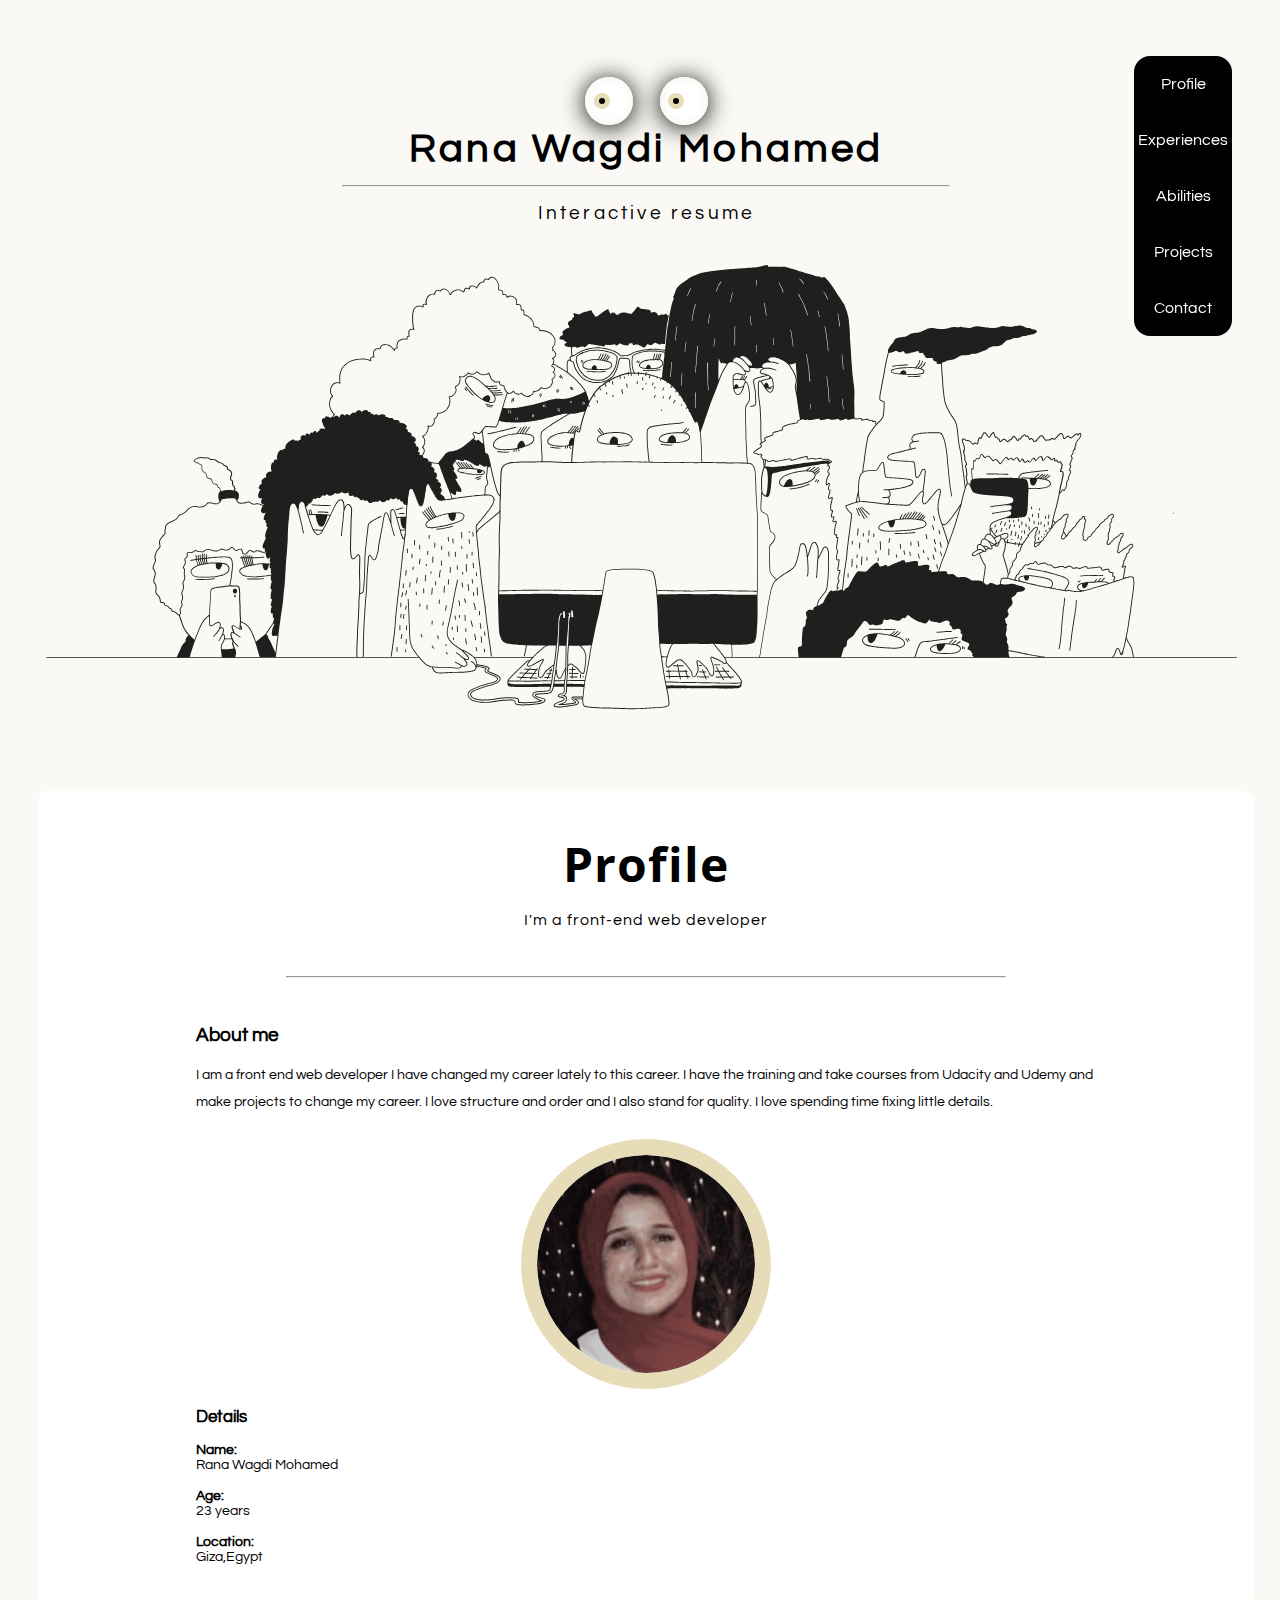
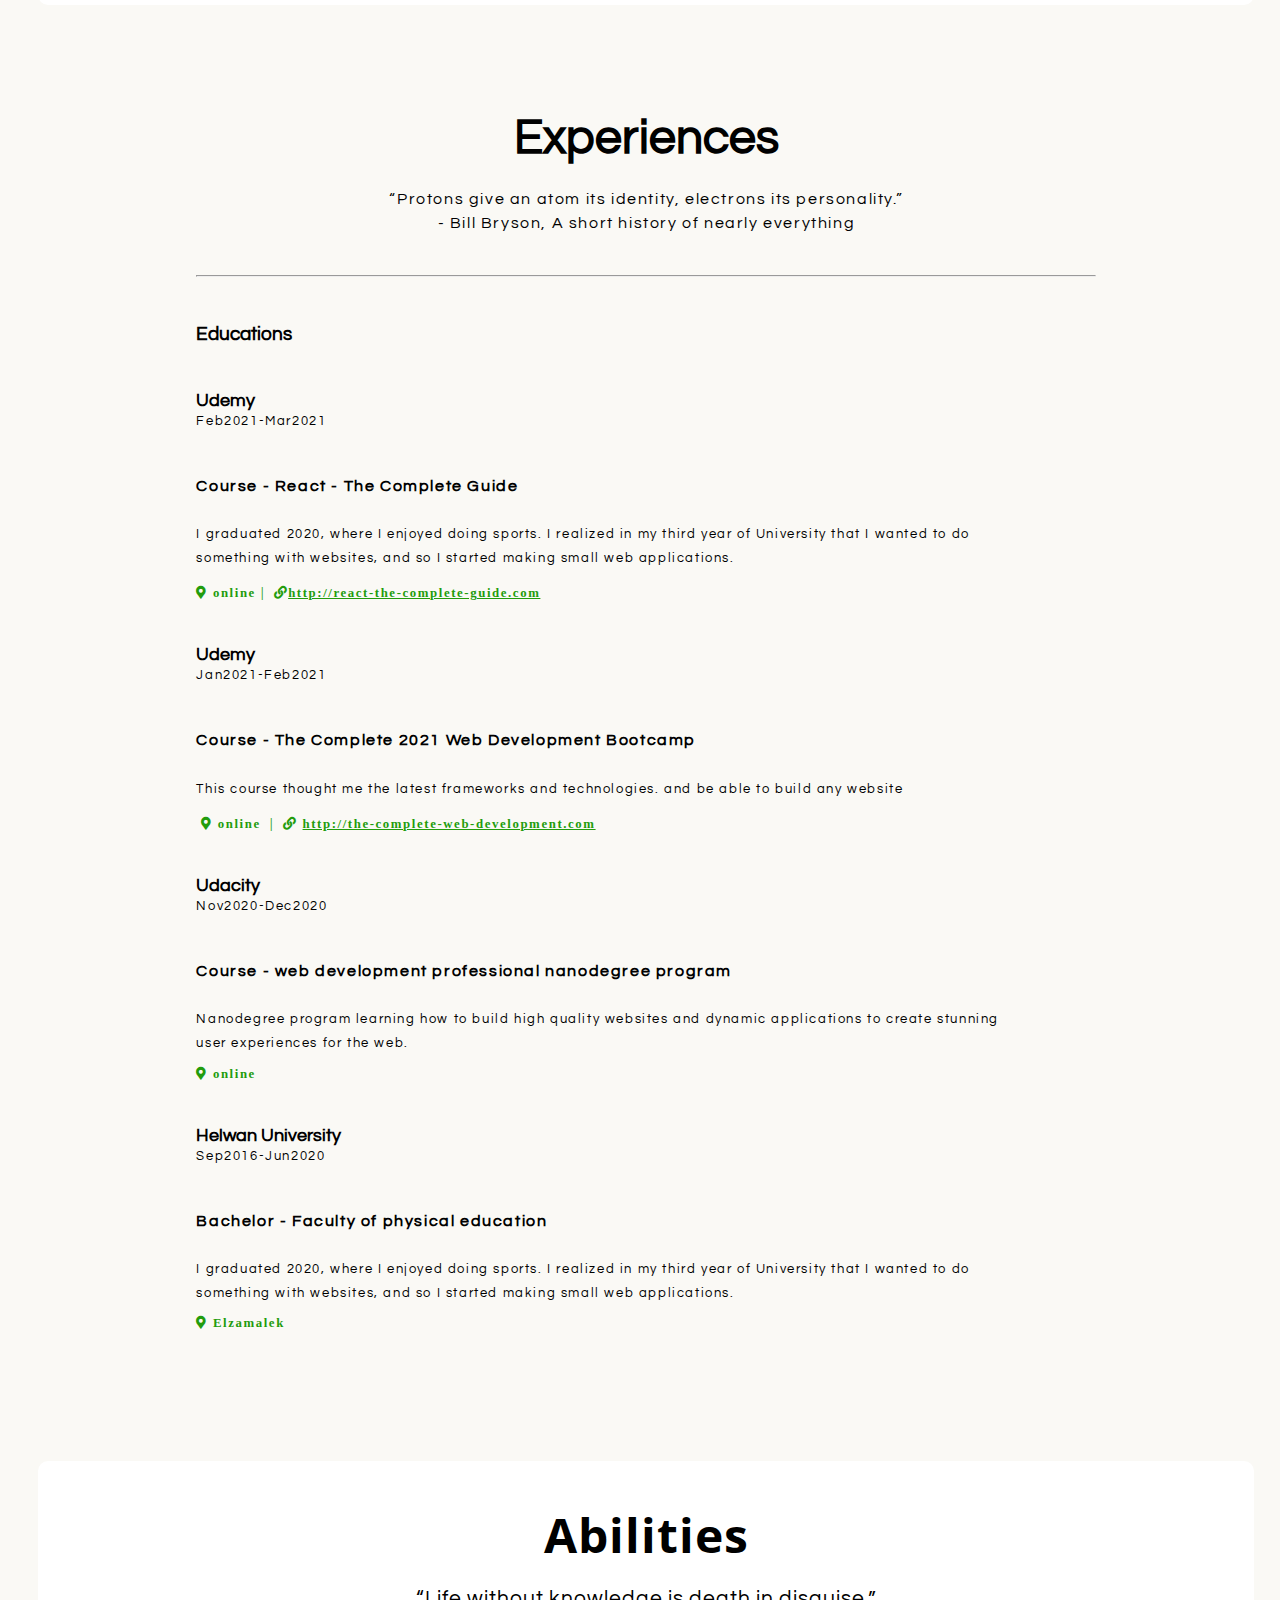
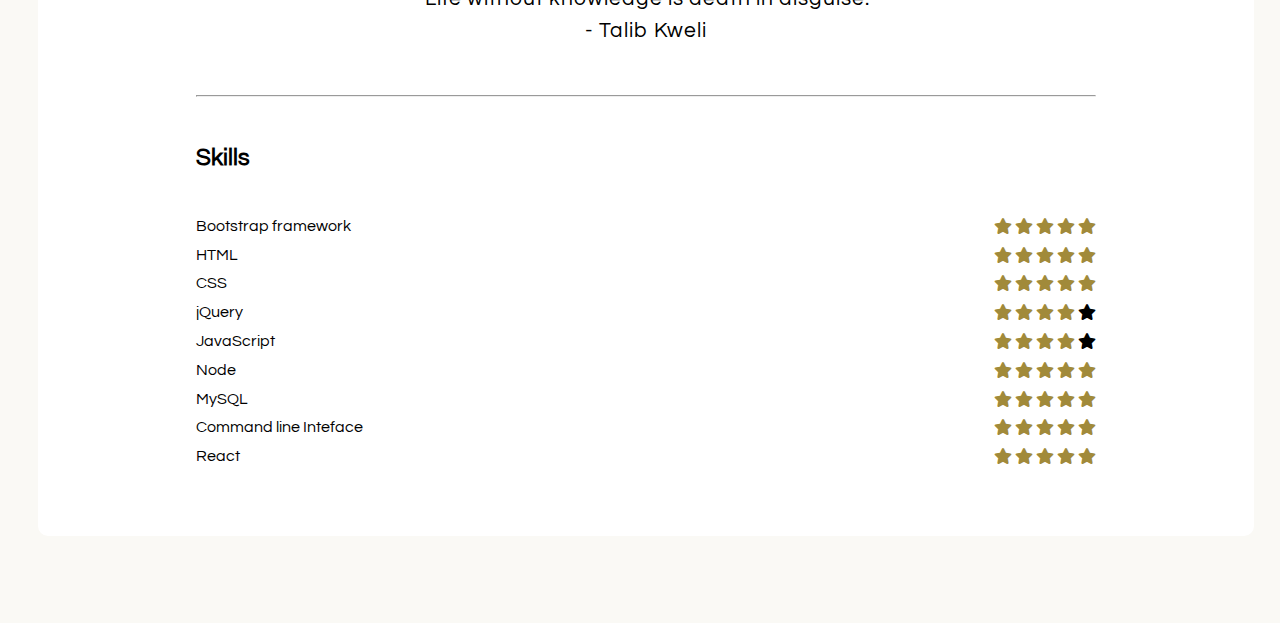
==== index.html @ 09fa662d "add skils" ====
<!DOCTYPE html>
<html lang="en">
<head>
    <meta charset="UTF-8">
    <meta name="viewport" content="width=device-width, initial-scale=1.0">
    <title>Rana Wagdi</title>
    <!-- Google Font -->
     <link href="https://fonts.googleapis.com/css2?family=Open+Sans&family=Questrial&display=swap" rel="stylesheet">
    <!-- css style sheet -->
    <link rel="stylesheet" href="https://cdn.jsdelivr.net/npm/bootstrap@4.5.3/dist/css/bootstrap.min.css" integrity="sha384-TX8t27EcRE3e/ihU7zmQxVncDAy5uIKz4rEkgIXeMed4M0jlfIDPvg6uqKI2xXr2" crossorigin="anonymous">
    <link rel="stylesheet" href="css/styles.css">
    <!-- Font awesome -->
    <link rel="stylesheet" href="css/all.css">
</head>
<body>
    <!-----------------home section start----------------------->
    <section id="home" class="container-fluid">
        <div class="box">
            <div class="eye"></div>
            <div class="eye"></div>
        </div>
    <h1>Rana Wagdi Mohamed</h1>
    <hr>
    <p>Interactive resume</p>
    <img src="css/images/cover.svg" alt="">

    </section>


    <!-----------------home section end----------------------->

    <!-----------------Navigation Bar start----------------------->


<nav >
    <div class="toogle">
        <a class="toggle-button">
            <i class="fas fa-bars bar"></i>
            
        </a>
        </div>
        <div class="navLink">
    <ul class="navbarList active">
        <li class="navbarItem"><a data-link="profile" href="#profile" class="navbarLink">profile </a></li>
        <li class="navbarItem"><a data-link="experiences"href="#experiences" class="navbarLink">experiences </a></li>
        <li class="navbarItem"><a data-link="abilities" class="navbarLink">abilities </a></li>
        <li class="navbarItem"><a data-link="projects" class="navbarLink">projects </a></li>
        <li class="navbarItem"><a data-link="contact" class="navbarLink">contact </a></li>

    </ul>
    </div>
</nav>


    <!-----------------Navigation Bar end----------------------->


    <!-----------------section profile start----------------------->


<section id="profile" class="container-fluid">
    <div class="profile-box">
    <h1>Profile</h1>
    <p class="paragraph">I'm a front-end web developer</p>
    <hr>
    
    <div class="row column-box">
        <div class="col-lg-4 col-md-12 about-me">
            <h3>About me</h3>
            <p class="content">I am a front end web developer I have changed my career lately to this career. 
                I have the training and take courses from Udacity and Udemy and make projects to change my career.
                  I love structure and order and I also stand for quality. I love spending time fixing little details.</p>
        </div>
         <div class="col-lg-4 col-md-12">
            <img class="rana-img" src="css/images/Rana-pic.png" alt="">
        </div>
         <div class="col-lg-4 col-md-12 details" >
             <h3>Details</h3>
            <h5>Name:</h5>
            <p>Rana Wagdi Mohamed</p>
             <h5>Age:</h5>
            <p>23 years</p>
             <h5>Location:</h5>
            <p>Giza,Egypt</p>
        </div>
    </div>
</section>

    <!-----------------section profile end----------------------->


    <!-----------------section experiences start----------------------->

<section id="experiences">
    <h1>Experiences</h1>
    <p>“Protons give an atom its identity, electrons its personality.” <br>
- Bill Bryson, A short history of nearly everything

</p>
<hr>
<h3 >Educations</h3>

<div class="container education ">
    <div class="row education-box">
    <div class="col-lg-4 col-sm-12">
        <h4>Udemy</h4>
        <p>Feb2021-Mar2021</p>
    </div>
    <div class="col-lg-8 col-sm-12">
       <p ><strong class="title">Course - React - The Complete Guide</strong><br>
        <span class="text">I graduated 2020, where I enjoyed doing sports.
             I realized in my third year of University that I wanted to do something with websites, 
             and so I started making small web applications.</span><br>
             <span class="location">
                 <i class="fas fa-map-marker-alt"> online</i> <span class="seperator"> | </span>
                 <i class="fas fa-link link-icon"><a href="https://www.udemy.com/course/react-the-complete-guide-incl-redux/">http://react-the-complete-guide.com</a></i>
                </span>
            </p>
      
    </div>
</div>
<div class="row education-box">
    <div class="col-lg-4 col-sm-12">
        <h4>Udemy</h4>
        <p>Jan2021-Feb2021</p>
    </div>
    <div class="col-lg-8 col-sm-12">
       <p ><strong class="title">Course - The Complete 2021 Web Development Bootcamp</strong><br>
        <span class="text">This course thought me the latest frameworks and technologies. and be able to build any website </span><br>
        <span class="location">
                 <i class="fas fa-map-marker-alt link-icon"> online</i> <span class="seperator"> | </span>
                 <i class="fas fa-link link-icon"> <a href="https://www.udemy.com/course/the-complete-web-development-bootcamp/">http://the-complete-web-development.com </a></i>
                </span>
            </p>
      
    </div>
</div>
<div class="row education-box">
    <div class="col-lg-4 col-sm-12">
        <h4>Udacity</h4>
        <p>Nov2020-Dec2020</p>
    </div>
    <div class="col-lg-8 col-sm-12">
       <p ><strong class="title">Course - web development professional nanodegree program</strong><br>
        <span class="text">Nanodegree program learning how to build high quality websites and
             dynamic applications to create stunning 
             user experiences for the web.</span><br>
             <span class="location">
                 <i class="fas fa-map-marker-alt"> online</i>
                </span>
            </p>
      
    </div>
</div>
<div class="row education-box">
    <div class="col-lg-4 col-sm-12">
        <h4>Helwan University</h4>
        <p>Sep2016-Jun2020</p>
    </div>
    <div class="col-lg-8 col-sm-12">
       <p ><strong class="title">Bachelor - Faculty of physical education</strong><br>
        <span class="text">I graduated 2020, where I enjoyed doing sports.
             I realized in my third year of University that I wanted to do something with websites, 
             and so I started making small web applications.</span><br>
             <span class="location">
                 <i class="fas fa-map-marker-alt"> Elzamalek</i>
                </span>
            </p>
     
    </div>
</div>
</div>

</section>

    <!-----------------section experiences end----------------------->

    <!-----------------section Abilities start----------------------->

<section id="abilities" class="container">
    <div class="abilites-box">
    <h1>Abilities</h1>
    <p class="abilites-p">“Life without knowledge is death in disguise.”<br>
- Talib Kweli</p>
<hr class="abilities-line">
<h2>Skills</h2>
<div class="row skills">
    <div class="col-md-6">
        <ul>
            <li>
                <span>Bootstrap framework</span>
                <span  class="star-position"><i class="fas fa-star star"></i>
                    <i class="fas fa-star star"></i>
                     <i class="fas fa-star star"></i>
                    <i class="fas fa-star star"></i>
                <i class="fas fa-star star"></i>
            </span>
            </li>
            <li>
                <span>HTML</span>
                <span  class="star-position"><i class="fas fa-star star"></i>
                    <i class="fas fa-star star"></i>
                     <i class="fas fa-star star"></i>
                    <i class="fas fa-star star"></i>
                <i class="fas fa-star star"></i></span>
            </li>
            <li>
                <span>CSS</span>
                <span  class="star-position"><i class="fas fa-star star"></i>
                    <i class="fas fa-star star"></i>
                     <i class="fas fa-star star"></i>
                    <i class="fas fa-star star"></i>
                <i class="fas fa-star star"></i></span>
            </li>
            <li>
                <span>jQuery</span> 
                <span  class="star-position"><i class="fas fa-star star"></i>
                    <i class="fas fa-star star"></i>
                     <i class="fas fa-star star"></i>
                    <i class="fas fa-star star"></i>
                <i class="fas fa-star "></i></span>
            </li>
            <li>
                <span>JavaScript</span>
                <span class="star-position"><i class="fas fa-star star"></i>
                    <i class="fas fa-star star"></i>
                     <i class="fas fa-star star"></i>
                    <i class="fas fa-star star"></i>
                <i class="fas fa-star "></i></span>
            </li>
            </ul>
</div>
<div class="col-md-6">
    <ul>
            <li>
                <span>Node</span>
                <span class="star-position"><i class="fas fa-star star"></i>
                    <i class="fas fa-star star"></i>
                     <i class="fas fa-star star"></i>
                    <i class="fas fa-star star"></i>
                <i class="fas fa-star star"></i></span>
            </li>
            <li>
                <span>MySQL</span>
                <span  class="star-position"><i class="fas fa-star star"></i>
                    <i class="fas fa-star star"></i>
                     <i class="fas fa-star star"></i>
                    <i class="fas fa-star star"></i>
                <i class="fas fa-star star"></i></span>
            </li>
            <li>
                <span>Command line Inteface</span>
                <span  class="star-position"><i class="fas fa-star star"></i>
                    <i class="fas fa-star star"></i>
                     <i class="fas fa-star star"></i>
                    <i class="fas fa-star star"></i>
                <i class="fas fa-star star"></i></span>
            </li>
            <li>
                <span>React</span>
                <span  class="star-position"><i class="fas fa-star star"></i>
                    <i class="fas fa-star star"></i>
                     <i class="fas fa-star star"></i>
                    <i class="fas fa-star star"></i>
                <i class="fas fa-star star"></i></span>
            </li>
        </ul>
    </div>

</div>
</div>

</section>
<!-----------------section Abilities end----------------------->
<section id="projects"></section>
<section id="contact"></section>

<!-- Bootstrap Script -->
  <script src="https://code.jquery.com/jquery-3.5.1.slim.min.js"
    integrity="sha384-DfXdz2htPH0lsSSs5nCTpuj/zy4C+OGpamoFVy38MVBnE+IbbVYUew+OrCXaRkfj"
    crossorigin="anonymous"></script>
  <script src="https://cdn.jsdelivr.net/npm/popper.js@1.16.1/dist/umd/popper.min.js"
    integrity="sha384-9/reFTGAW83EW2RDu2S0VKaIzap3H66lZH81PoYlFhbGU+6BZp6G7niu735Sk7lN"
    crossorigin="anonymous"></script>
  <script src="https://cdn.jsdelivr.net/npm/bootstrap@4.5.3/dist/js/bootstrap.min.js"
    integrity="sha384-w1Q4orYjBQndcko6MimVbzY0tgp4pWB4lZ7lr30WKz0vr/aWKhXdBNmNb5D92v7s"
    crossorigin="anonymous"></script>
    <!-- script file -->
<script src="js/app.js"></script>
</body>
</html>
---- css/styles.css ----
* {
  box-sizing: border-box;
  margin: 0;
  padding: 0;
}
body {
  background-color: #faf9f5;
  font-family: "Questrial", sans-serif;
  padding: 1% 2% 2% 3%;
}
/*************home section start****************/

/* eye */
.box {
  padding: 4rem 0 0 0;
  text-align: center;
}
.box .eye {
  background: #fff;
  border-radius: 50%;
  box-shadow: 0 2px 25px rgba(0, 0, 0, 2), inset 0 0 10px #faf9f5,
    inset 0 0 15px #faf9f5;
  display: inline-block;
  height: 3rem;
  margin: 0px 10px;
  position: relative;
  width: 3rem;
}
.box .eye::before {
  background-color: #000;
  border-radius: 50%;
  border: 5px solid #e6dcb8;
  box-sizing: border-box;
  content: "";
  height: 1rem;
  left: 35%;
  position: absolute;
  transform: translate(-50%, -50%);
  top: 50%;
  width: 1rem;
}
/* home */

#home {
  height: auto;
  letter-spacing: 0.2rem;
  text-align: center;
}
#home h1 {
  font-size: 2.5rem;
  margin-bottom: 1rem;
}
hr {
  margin: auto;
  width: 50%;
}
#home p {
  font-size: 1.2rem;
  font-weight: 100;
  margin: 1rem;
}
img {
  height: auto;
  width: 100%;
}
@keyframes animate {
  0% {
    transform: translateY(-10px);
  }
}
/*************home section end****************/

/****************Navigation Bar**********************/
nav {
  background-color: black;
  border-radius: 1rem;
  color: white;
  font-size: 1rem;
  margin: 3.5rem 3rem;
  position: fixed;
  right: 0;
  text-align: center;
  top: 0;
}

nav .navbarList {
  list-style: none;
}
nav ul li {
  margin: auto;
  text-transform: capitalize;
  width: 100%;
}
nav .navbarLink {
  text-decoration: none;
  color: #fff;
  display: block;
  padding: 20px 4px;
  cursor: pointer;
}


.toogle {
  display: none;
}
.navbarLink.active {
  background-color: #e6dcb8;
  border-bottom: 2px solid #fff;
  color: black;
  font-weight: 600;
}
/* profile */
#profile {
  background-color: #fff;
  border-radius: 10px;
  margin: 5% auto;
  height: auto;
  text-align: center;
}
.profile-box {
  padding: 2% 13%;
}
#profile h1 {
  font-family: "Open Sans", sans-serif;
  font-size: 3rem;
  margin: 1rem auto;
  letter-spacing: 1px;
}
.paragraph {
  font-size: 1rem;
  letter-spacing: 1px;
  margin-bottom: 3rem;
}
#profile hr {
  margin-bottom: 3rem;
  width: 80%;
}
#profile h3 {
  
  text-align: left;
}
.about-me {
  text-align: left;
}
.about-me h3{
  margin:1rem 0;
}
.content {
  font-size: .9rem;
  line-height: 1.7rem;
  margin: 1rem 0;
  width: 100%;
}
.rana-img {
  border: 1rem solid #e6dcb8;
  border-radius: 8.1rem;
  height: 250px;
  margin-top: .5rem;
  text-align: center;
  width: 250px;
}
.details {
  font-size: .9rem;
  margin: 1rem 0;
  
  text-align: left;
}
.details h5 {
  font-size: .9rem;
  font-weight: 600;
  margin: 1rem auto 0;
}


/*experiences*/

#experiences{
  padding: 2% 13%;
  text-align: center;
  
}
#experiences h1{
  font-size: 3rem;
  margin: 1.5rem auto;
}
#experiences p{
  letter-spacing: .1rem;
  line-height: 1.5rem;
  margin-bottom: 2.5rem;
}
#experiences hr{
  width: 100%;
}
#experiences  h3{
  margin: 3rem auto;
  text-align: left;
}
.education{
  text-align: left;
}
.education h4{
  font-size: 1.1rem;
  font-weight: bold;
}
.education p{
  font-size: .8rem;
  width: 90%;

}
.education p strong{
  display: block;
  font-size: 1rem;
  font-weight: 700;
  margin-bottom: .1rem ;
}
.location{
  color: #229c0c;
 
}
.location i{
  margin-top: .7rem;
}
.link-icon{
  padding: .3rem;
}
.link-icon a{
  color: #229c0c;
}

/* abilites start */
#abilities {
  background-color: #fff;
  border-radius: 10px;
  margin: 5% auto;
  height: auto;
  text-align: center;
}
.abilites-box {
  padding: 2% 13%;
}
#abilities h1 {
  font-family: "Open Sans", sans-serif;
  font-size: 3rem;
  margin: 1rem auto;
  letter-spacing: 1px;
}
.abilites-p{
  font-size: 1.3rem;
  letter-spacing: 1px;
  line-height: 2rem;
  margin-bottom: 3rem;

}
.abilities-line{
  margin-bottom: 3rem;
  width: 100%;
}
#abilities h2{
  text-align: left ;
}
.skills{
  margin: 3rem 0;
  text-align: left;
}
li{
  list-style: none;
  margin: .8rem 0;
}
.star-position{
  float: right;
}
.star{
  color:#a18a3a;
}
@media (max-width: 1200px){
  .rana-img {
    height: 200px;
    width: 200px;
  }
}
@media (max-width: 910px) {
  nav {
    background-color: black;
    border-radius: 0;
    color: white;
    margin: 0;
    padding: 3rem 0 0;
    position: fixed;
    right: 0;
    top: 0;
    transition: all 1s;
    width: 100%;
    z-index: 99;
  }
  .navbarList {
    flex-direction: column;
    width: 100%;
  }
  .navbarItem:hover {
    background-color: #e6dcb8;
  }
  .navLink {
    display: none;
  }
  /*****************/
  .navbarLink {
    font-size: 1rem;
    padding: .5rem 0 !important;
  }
  .navbarLink:hover {
    color: #000;
  }
  .toogle {
    display: flex;
  }
  .toggle-button {
    cursor: pointer;
    position: absolute;
    right: 1rem;
    top: 0.5rem;
    width: 30px;
  }
  .toggle-button .bar {
    color: #fff;
    font-size: 2rem;
  }
  .navLink.active {
    display: flex;
  
  }


  .navbarItem {
    text-align: center;
  }

  .about-me h3 {
    text-align: center !important;
  }
  .content {
    text-align: center !important;
    width: 100%;
  }
  .details {
    text-align: center;
    margin-bottom: 1rem;
  }
  .details h3 {
    margin-top: 2rem;
    text-align: center !important;
  }
  .education p{
  width: 100%;
 
  }
}
@media (max-width: 745px){
  #experiences{
  padding:0;  
  }
  .education-box{
    margin: 3rem 0;
  }
  .education p {
    margin: .5rem 0  !important;
  }
  p .text{
    display: none ;
  }

  .location i{
     margin-top: 0;
  }
.seperator{
  display: none;
  }
}
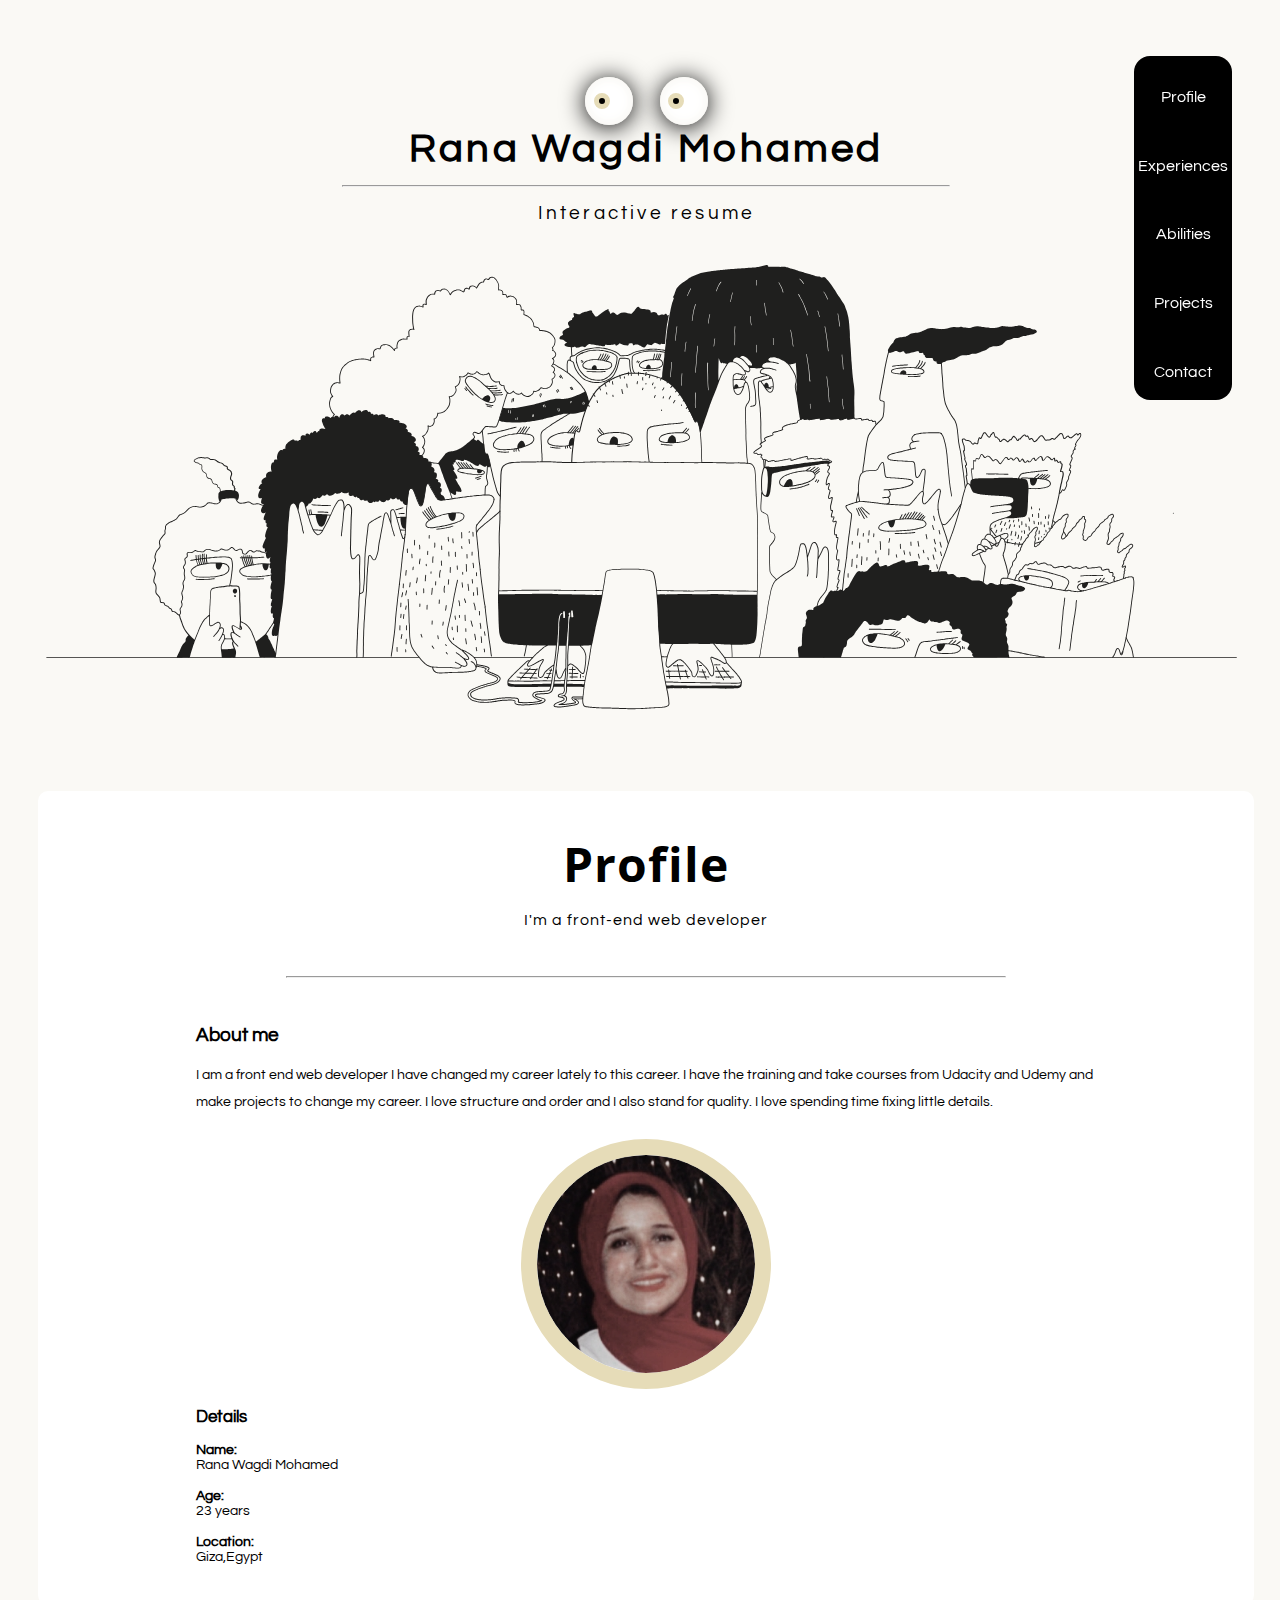
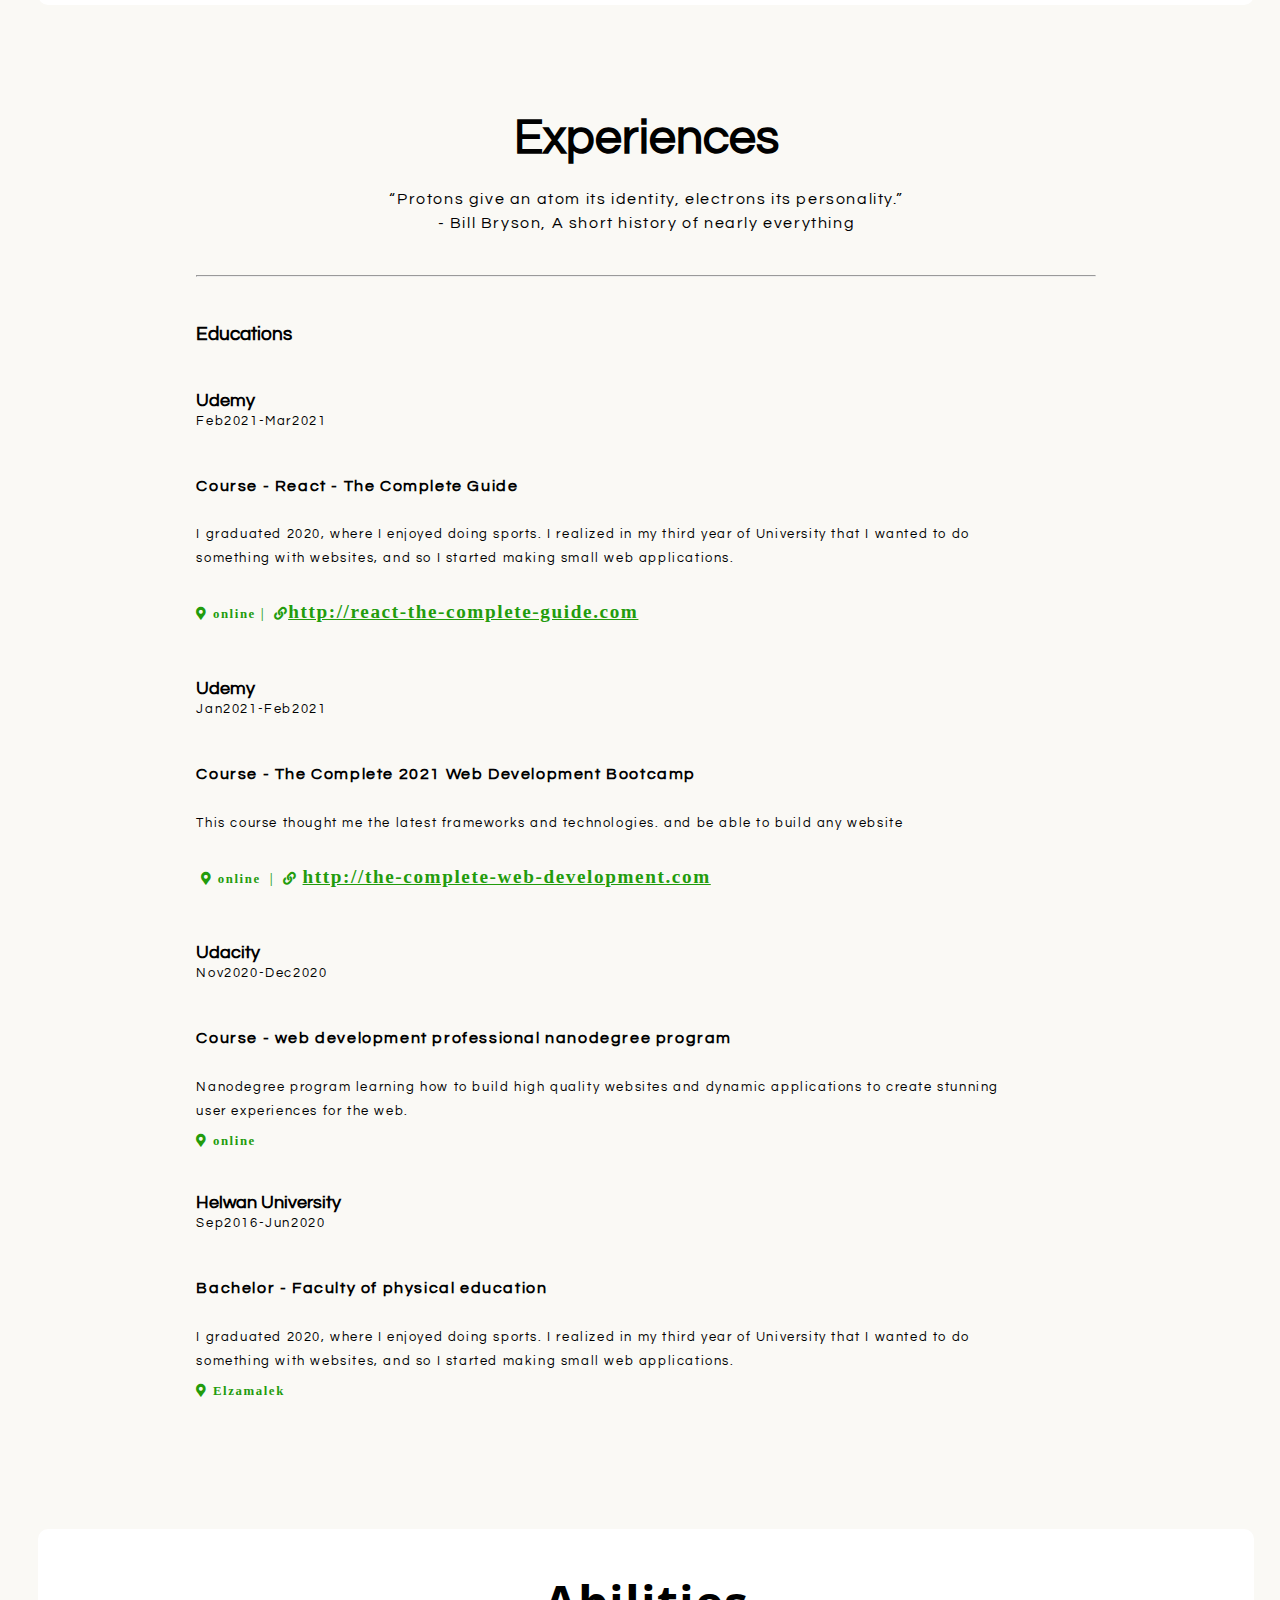
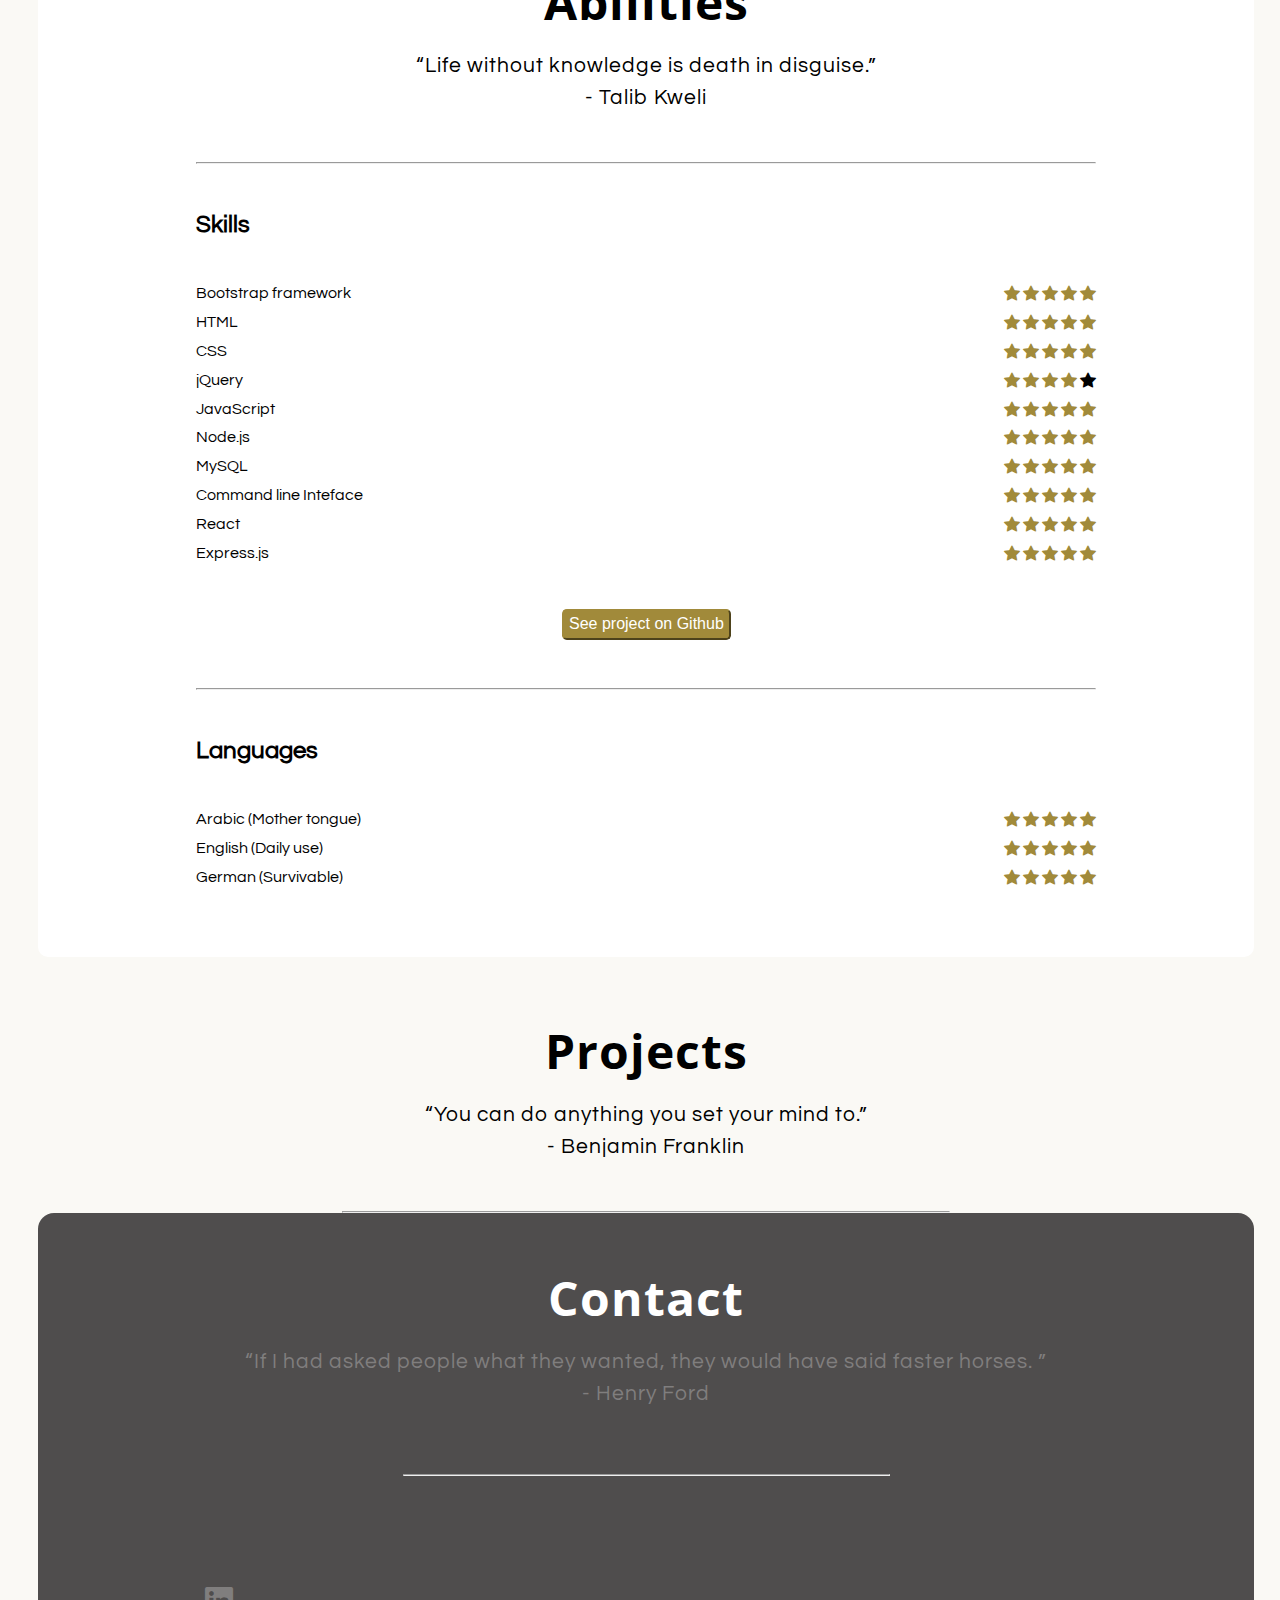
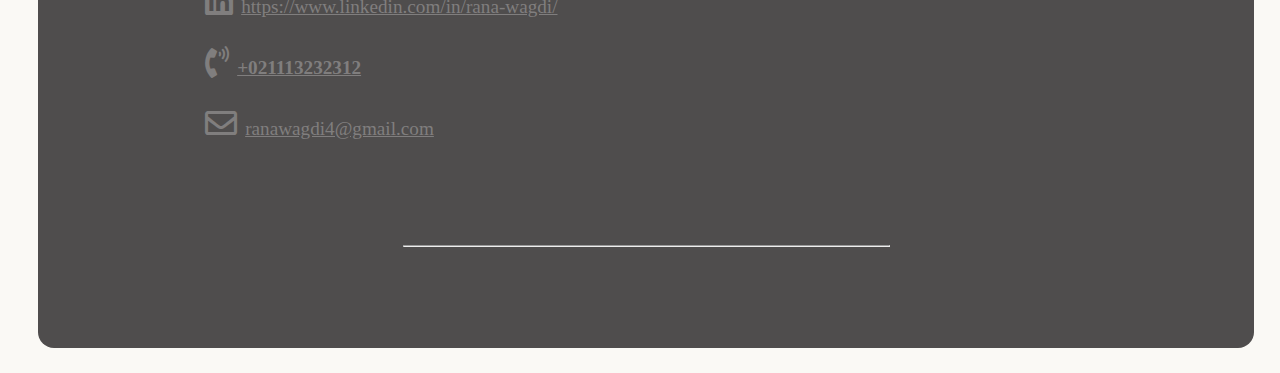
==== commit 9e65f5e7: "add contact" ====
--- a/index.html
+++ b/index.html
@@ -11,6 +11,8 @@
     <link rel="stylesheet" href="css/styles.css">
     <!-- Font awesome -->
     <link rel="stylesheet" href="css/all.css">
+    
+    <link rel="stylesheet" href="https://cdn.jsdelivr.net/npm/bootstrap-icons@1.3.0/font/bootstrap-icons.css">
 </head>
 <body>
     <!-----------------home section start----------------------->
@@ -43,9 +45,9 @@
     <ul class="navbarList active">
         <li class="navbarItem"><a data-link="profile" href="#profile" class="navbarLink">profile </a></li>
         <li class="navbarItem"><a data-link="experiences"href="#experiences" class="navbarLink">experiences </a></li>
-        <li class="navbarItem"><a data-link="abilities" class="navbarLink">abilities </a></li>
-        <li class="navbarItem"><a data-link="projects" class="navbarLink">projects </a></li>
-        <li class="navbarItem"><a data-link="contact" class="navbarLink">contact </a></li>
+        <li class="navbarItem"><a data-link="abilities" href="#abilities" class="navbarLink">abilities </a></li>
+        <li class="navbarItem"><a data-link="projects" href="#projects" class="navbarLink">projects </a></li>
+        <li class="navbarItem"><a data-link="contact"  href="#contact" class="navbarLink">contact </a></li>
 
     </ul>
     </div>
@@ -177,7 +179,7 @@
 
     <!-----------------section Abilities start----------------------->
 
-<section id="abilities" class="container">
+<section id="abilities" class="">
     <div class="abilites-box">
     <h1>Abilities</h1>
     <p class="abilites-p">“Life without knowledge is death in disguise.”<br>
@@ -185,95 +187,249 @@
 <hr class="abilities-line">
 <h2>Skills</h2>
 <div class="row skills">
-    <div class="col-md-6">
+    <div class="col-md-6 ">
         <ul>
             <li>
-                <span>Bootstrap framework</span>
-                <span  class="star-position"><i class="fas fa-star star"></i>
-                    <i class="fas fa-star star"></i>
-                     <i class="fas fa-star star"></i>
-                    <i class="fas fa-star star"></i>
-                <i class="fas fa-star star"></i>
-            </span>
-            </li>
-            <li>
-                <span>HTML</span>
-                <span  class="star-position"><i class="fas fa-star star"></i>
-                    <i class="fas fa-star star"></i>
-                     <i class="fas fa-star star"></i>
-                    <i class="fas fa-star star"></i>
-                <i class="fas fa-star star"></i></span>
-            </li>
-            <li>
-                <span>CSS</span>
-                <span  class="star-position"><i class="fas fa-star star"></i>
-                    <i class="fas fa-star star"></i>
-                     <i class="fas fa-star star"></i>
-                    <i class="fas fa-star star"></i>
-                <i class="fas fa-star star"></i></span>
-            </li>
-            <li>
-                <span>jQuery</span> 
-                <span  class="star-position"><i class="fas fa-star star"></i>
-                    <i class="fas fa-star star"></i>
-                     <i class="fas fa-star star"></i>
-                    <i class="fas fa-star star"></i>
-                <i class="fas fa-star "></i></span>
-            </li>
-            <li>
-                <span>JavaScript</span>
-                <span class="star-position"><i class="fas fa-star star"></i>
-                    <i class="fas fa-star star"></i>
-                     <i class="fas fa-star star"></i>
-                    <i class="fas fa-star star"></i>
-                <i class="fas fa-star "></i></span>
+                <span class="abilites-title">Bootstrap framework</span>
+                 <span  class="star-position">
+                     <i class="bi bi-star-fill star"></i>
+                     <i class="bi bi-star-fill star"></i>
+                   <i class="bi bi-star-fill star"></i>
+               <i class="bi bi-star-fill star"></i>
+               <i class="bi bi-star-fill star"></i>
+               
+            </span>
+            </li>
+            <li>
+                <span class="abilites-title">HTML</span>
+                <span  class="star-position">
+                  <span> <i class="bi bi-star-fill star"></i></span>
+                  <span> <i class="bi bi-star-fill star"></i></span>
+
+                  <span> <i class="bi bi-star-fill star"></i></span>
+
+                  <span> <i class="bi bi-star-fill star"></i></span>
+
+                  <span> <i class="bi bi-star-fill star"></i></span>
+
+             
+                  </span>  
+                    
+            </li>
+            <li>
+                <span class="abilites-title">CSS</span>
+                <span  class="star-position">
+                  <span> <i class="bi bi-star-fill star"></i></span>
+                  <span> <i class="bi bi-star-fill star"></i></span>
+
+                  <span> <i class="bi bi-star-fill star"></i></span>
+
+                  <span> <i class="bi bi-star-fill star"></i></span>
+
+                  <span> <i class="bi bi-star-fill star"></i></span>
+            </span>
+            </li>
+            <li>
+                <span class="abilites-title">jQuery</span> 
+                <span  class="star-position">
+                  <span> <i class="bi bi-star-fill star"></i></span>
+                  <span> <i class="bi bi-star-fill star"></i></span>
+
+                  <span> <i class="bi bi-star-fill star"></i></span>
+
+                  <span> <i class="bi bi-star-fill star"></i></span>
+
+                  <span> <i class="bi bi-star-fill "></i></span>
+            </span>
+            </li>
+            <li>
+                <span class="abilites-title">JavaScript</span>
+                <span class="star-position">
+                                   <span> <i class="bi bi-star-fill star"></i></span>
+                  <span> <i class="bi bi-star-fill star"></i></span>
+
+                  <span> <i class="bi bi-star-fill star"></i></span>
+
+                  <span> <i class="bi bi-star-fill star"></i></span>
+
+                  <span> <i class="bi bi-star-fill star"></i></span>
+            </span>
             </li>
             </ul>
 </div>
-<div class="col-md-6">
+<div class="col-md-6 ">
     <ul>
             <li>
-                <span>Node</span>
-                <span class="star-position"><i class="fas fa-star star"></i>
-                    <i class="fas fa-star star"></i>
-                     <i class="fas fa-star star"></i>
-                    <i class="fas fa-star star"></i>
-                <i class="fas fa-star star"></i></span>
-            </li>
-            <li>
-                <span>MySQL</span>
-                <span  class="star-position"><i class="fas fa-star star"></i>
-                    <i class="fas fa-star star"></i>
-                     <i class="fas fa-star star"></i>
-                    <i class="fas fa-star star"></i>
-                <i class="fas fa-star star"></i></span>
-            </li>
-            <li>
-                <span>Command line Inteface</span>
-                <span  class="star-position"><i class="fas fa-star star"></i>
-                    <i class="fas fa-star star"></i>
-                     <i class="fas fa-star star"></i>
-                    <i class="fas fa-star star"></i>
-                <i class="fas fa-star star"></i></span>
-            </li>
-            <li>
-                <span>React</span>
-                <span  class="star-position"><i class="fas fa-star star"></i>
-                    <i class="fas fa-star star"></i>
-                     <i class="fas fa-star star"></i>
-                    <i class="fas fa-star star"></i>
-                <i class="fas fa-star star"></i></span>
-            </li>
+                <span class="abilites-title">Node.js</span>
+                <span class="star-position">
+                                 <span> <i class="bi bi-star-fill star"></i></span>
+                  <span> <i class="bi bi-star-fill star"></i></span>
+
+                  <span> <i class="bi bi-star-fill star"></i></span>
+
+                  <span> <i class="bi bi-star-fill star"></i></span>
+
+                  <span> <i class="bi bi-star-fill star"></i></span>
+            </span>
+            </li>
+            <li>
+                <span class="abilites-title">MySQL</span>
+                <span  class="star-position">
+                                   <span> <i class="bi bi-star-fill star"></i></span>
+                  <span> <i class="bi bi-star-fill star"></i></span>
+
+                  <span> <i class="bi bi-star-fill star"></i></span>
+
+                  <span> <i class="bi bi-star-fill star"></i></span>
+
+                  <span> <i class="bi bi-star-fill star"></i></span>
+            </span>
+            </li>
+            <li>
+                <span class="abilites-title">Command line Inteface</span>
+                <span  class="star-position">
+                                 <span> <i class="bi bi-star-fill star"></i></span>
+                  <span> <i class="bi bi-star-fill star"></i></span>
+
+                  <span> <i class="bi bi-star-fill star"></i></span>
+
+                  <span> <i class="bi bi-star-fill star"></i></span>
+
+                  <span> <i class="bi bi-star-fill star"></i></span>
+            </span>
+            </li>
+            <li>
+                <span class="abilites-title">React</span>
+                <span  class="star-position">
+                                 <span> <i class="bi bi-star-fill star"></i></span>
+                  <span> <i class="bi bi-star-fill star"></i></span>
+
+                  <span> <i class="bi bi-star-fill star"></i></span>
+
+                  <span> <i class="bi bi-star-fill star"></i></span>
+
+                  <span> <i class="bi bi-star-fill star"></i></span>
+            </span>
+            </li>
+            <li>
+                <span class="abilites-title">Express.js</span>
+                <span  class="star-position">
+                                 <span> <i class="bi bi-star-fill star"></i></span>
+                  <span> <i class="bi bi-star-fill star"></i></span>
+
+                  <span> <i class="bi bi-star-fill star"></i></span>
+
+                  <span> <i class="bi bi-star-fill star"></i></span>
+
+                  <span> <i class="bi bi-star-fill star"></i></span>
+            </span>
+            </li>
+
         </ul>
     </div>
 
 </div>
-</div>
+<a href="https://github.com/rana2020701/CV">
+    <button class="button-github">See project on Github</button>
+   </a>
+   <hr class="abilities-line">
+   <h2>Languages</h2>
+   <div class="row skills">
+    <div class="col-md-6 ">
+        <ul>
+            <li>
+                <span class="abilites-title">Arabic (Mother tongue)</span>
+                 <span  class="star-position">
+                     <i class="bi bi-star-fill star"></i>
+                     <i class="bi bi-star-fill star"></i>
+                   <i class="bi bi-star-fill star"></i>
+               <i class="bi bi-star-fill star"></i>
+               <i class="bi bi-star-fill star"></i>
+               
+            </span>
+            </li>
+            <li>
+                <span class="abilites-title">English (Daily use)</span>
+                 <span  class="star-position">
+                     <i class="bi bi-star-fill star"></i>
+                     <i class="bi bi-star-fill star"></i>
+                   <i class="bi bi-star-fill star"></i>
+               <i class="bi bi-star-fill star"></i>
+               <i class="bi bi-star-fill star"></i>
+               
+            </span>
+            </li>
+            </ul>
+            </div>
+            
+    <div class="col-md-6 ">
+        <ul>
+
+            <li>
+                <span class="abilites-title">German (Survivable)</span>
+                <span  class="star-position">
+                  <span> <i class="bi bi-star-fill star"></i></span>
+                  <span> <i class="bi bi-star-fill star"></i></span>
+
+                  <span> <i class="bi bi-star-fill star"></i></span>
+
+                  <span> <i class="bi bi-star-fill star"></i></span>
+
+                  <span> <i class="bi bi-star-fill star"></i></span>
+
+             
+                  </span>  
+                    
+            </li>
+            </ul>
+            </div>
+</div>
+ 
 
 </section>
 <!-----------------section Abilities end----------------------->
-<section id="projects"></section>
-<section id="contact"></section>
+<section id="projects">
+    <div>
+        <h1>Projects</h1>
+        <p>“You can do anything you set your mind to.” <br>
+- Benjamin Franklin</p>
+<hr class="project-line">
+    </div>
+</section>
+
+<section id="contact">
+    <div>
+        <h1>Contact</h1>
+        <p>“If I had asked people what they wanted, they would have said faster horses. ”<br>
+- Henry Ford</p>
+<hr class="contact-line">
+<div class="row contact-box">
+    <div class="col-md-6 col-sm-12">
+        <ul>
+            <li class="social col-sm-12">
+                <span ><i class="fab fa-linkedin social-icon">
+                <a href="https://www.linkedin.com/in/rana-wagdi-958b9819b/"> https://www.linkedin.com/in/rana-wagdi/</i></a></span>
+            </li>
+            <li  class="social" >
+                 <span><i class="fas fa-phone-volume social-icon">
+                <a href="https://www.linkedin.com/in/rana-wagdi-958b9819b/"> +021113232312</i></a></span>
+            </li>
+        </ul>
+     
+    </div>
+    <div class="col-md-6">
+          <ul>
+            <li class="social">
+                <span ><i class="far fa-envelope social-icon">
+                <a href=""> ranawagdi4@gmail.com</i></a></span>
+            </li>
+            </ul>
+    </div>
+
+</div>
+<hr class="contact-line">
+    </div>
+</section>
 
 <!-- Bootstrap Script -->
   <script src="https://code.jquery.com/jquery-3.5.1.slim.min.js"
--- a/css/styles.css
+++ b/css/styles.css
@@ -231,7 +231,7 @@
 #abilities {
   background-color: #fff;
   border-radius: 10px;
-  margin: 5% auto;
+  margin: 5% 0;
   height: auto;
   text-align: center;
 }
@@ -262,15 +262,106 @@
   margin: 3rem 0;
   text-align: left;
 }
+ul{
+  margin: 0;
+}
 li{
   list-style: none;
-  margin: .8rem 0;
+  margin: .8rem 0 0 !important;
 }
 .star-position{
   float: right;
+  
+  
 }
 .star{
   color:#a18a3a;
+  font-size: 1rem;
+  
+}
+/* -webkit-font-smoothing: antialiased  */
+.abilites-title{
+    display: inline-block;
+    margin-right:  1rem ;
+    width: 60%;
+  }
+  .button-github{
+    background-color: #a18a3a;
+    border-color: #a18a3a;
+    border-radius: .3rem;
+    color: #fff;
+    font-size: 1rem;
+    margin-bottom: 3rem;
+    padding: .3rem;
+  }
+  .button-github:hover{
+     background-color: #5c5023;
+  }
+  /* prject */
+
+  #projects{
+    text-align: center;
+  }
+  #projects h1 {
+  font-family: "Open Sans", sans-serif;
+  font-size: 3rem;
+  margin: 1rem auto;
+  letter-spacing: 1px;
+}
+#projects p{
+  font-size: 1.3rem;
+  letter-spacing: 1px;
+  line-height: 2rem;
+  margin-bottom: 3rem;
+
+}
+/* contac */
+#contact{
+  background-color: #4f4d4d;
+  border-radius: 1rem;
+  color: #fff;
+  padding: 3% 10% ;
+  height: auto;
+  text-align: center;
+}
+.contact-line{
+  margin: 4rem auto;
+}
+#contact h1 {
+  font-family: "Open Sans", sans-serif;
+  font-size: 3rem;
+  margin: 1rem auto;
+  letter-spacing: 1px;
+}
+#contact p{
+  color: #807e7e;
+  font-size: 1.3rem;
+  letter-spacing: 1px;
+  line-height: 2rem;
+  margin-bottom: 3rem;
+
+}
+.contact-box{
+  text-align: left;
+  padding: 3%;
+  width: 100%;
+  
+  
+}
+ span a{
+  color:#807e7e;
+  font-size: 1.2rem;
+  line-height: 3rem;
+  margin: 0rem 0 !important;
+}
+.social-icon{
+  color: #807e7e;
+  font-size: 2rem;
+  margin: 0 1rem;
+}
+
+.social :hover{
+  color:#fff;
 }
 @media (max-width: 1200px){
   .rana-img {
@@ -353,6 +444,7 @@
   width: 100%;
  
   }
+
 }
 @media (max-width: 745px){
   #experiences{
@@ -374,4 +466,22 @@
 .seperator{
   display: none;
   }
+  .abilites-box{
+    padding: 0 !important;
+  }
+  .abilites-title{
+    width: 40%;
+  }
+  .star-position{
+  float: right;
+  padding: 0 !important ;
+  right: 0 !important;
+  
+}
+.contact-box{
+  text-align: left;
+  padding: 0 !important;
+  width: 100%;
+  
+  
 }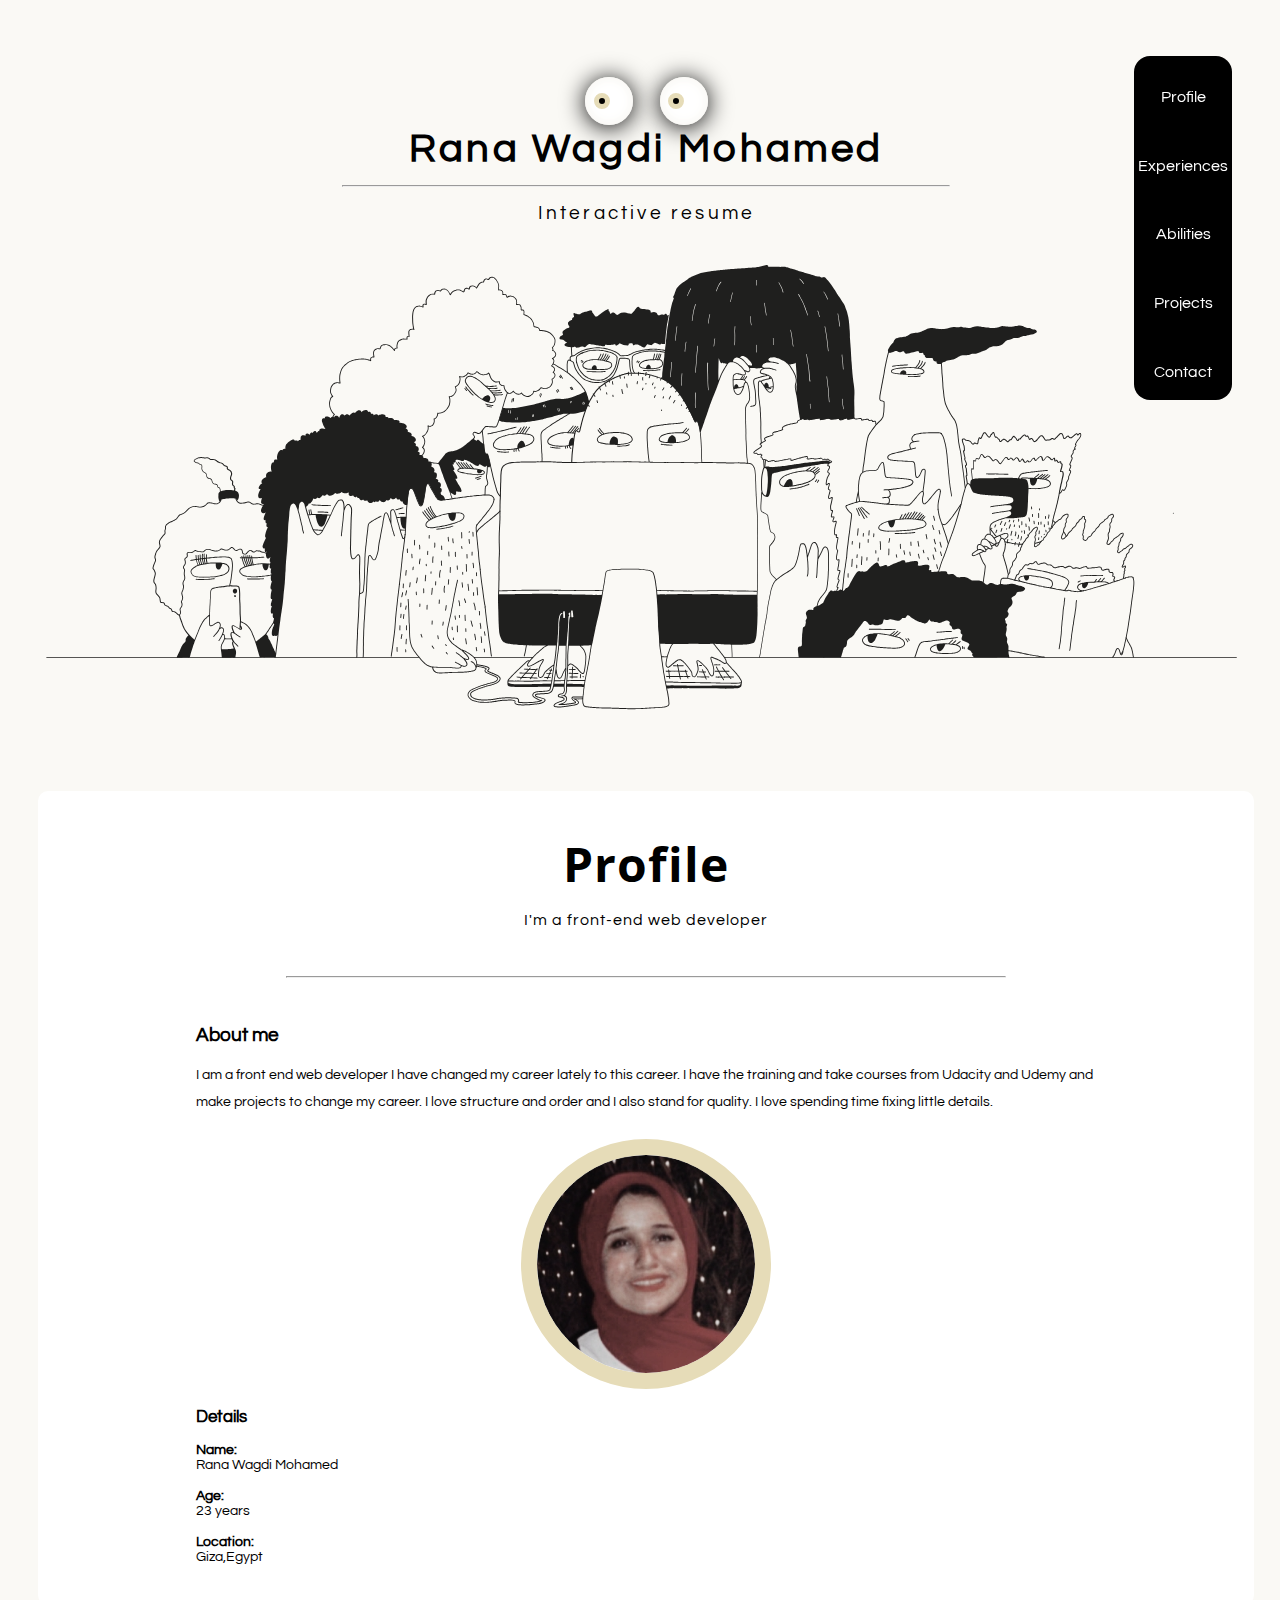
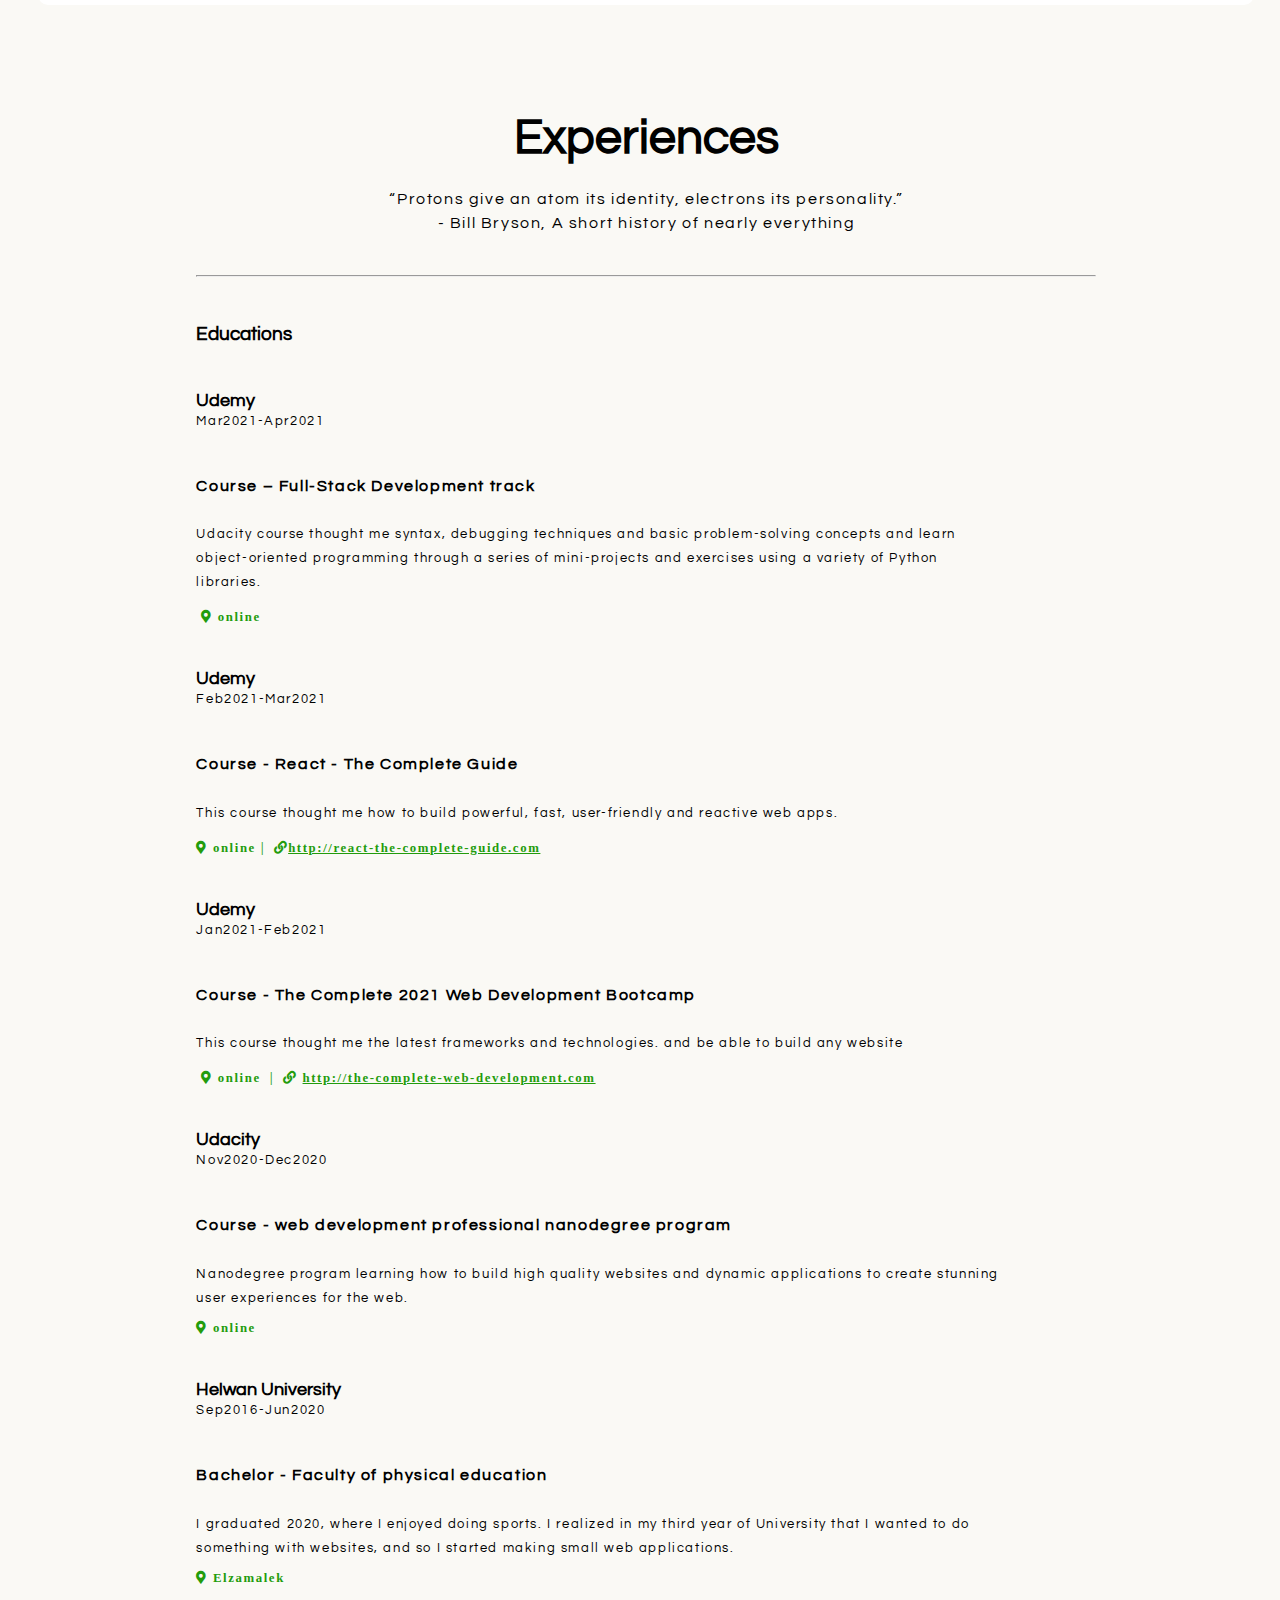
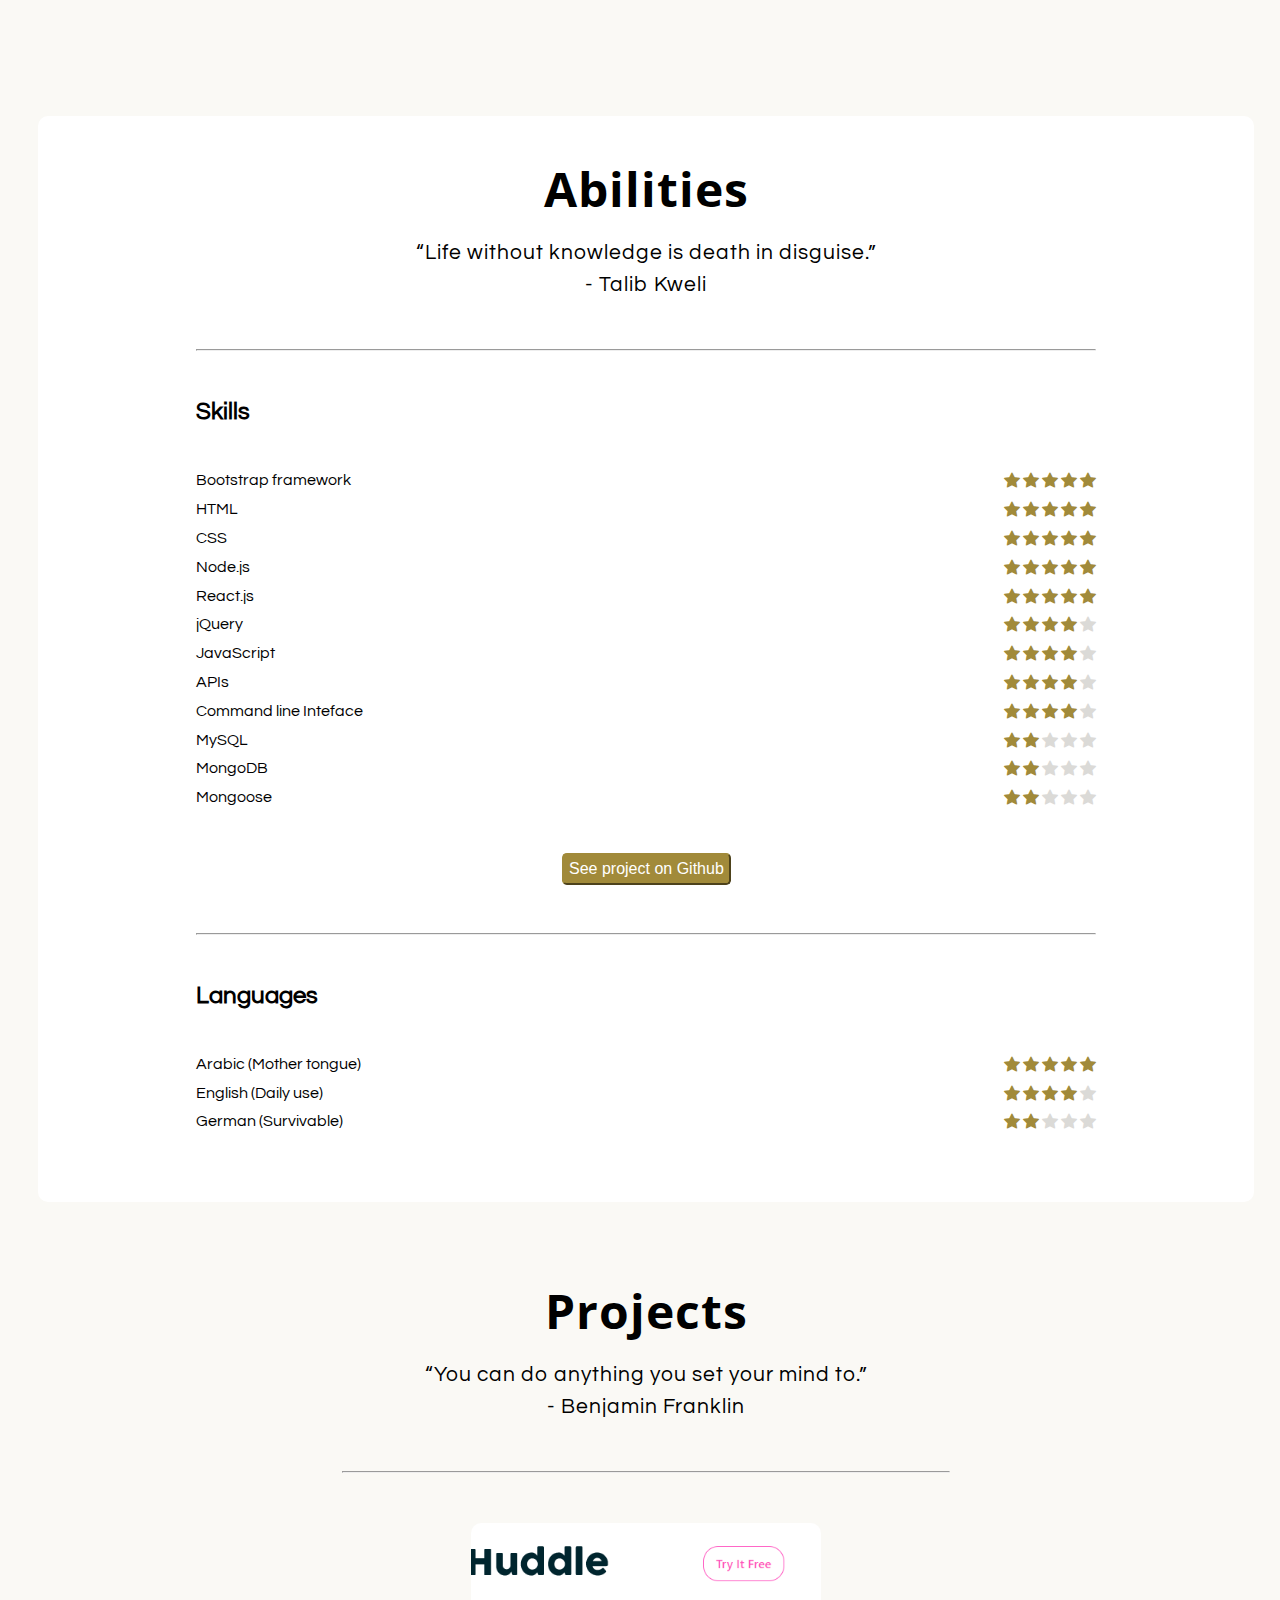
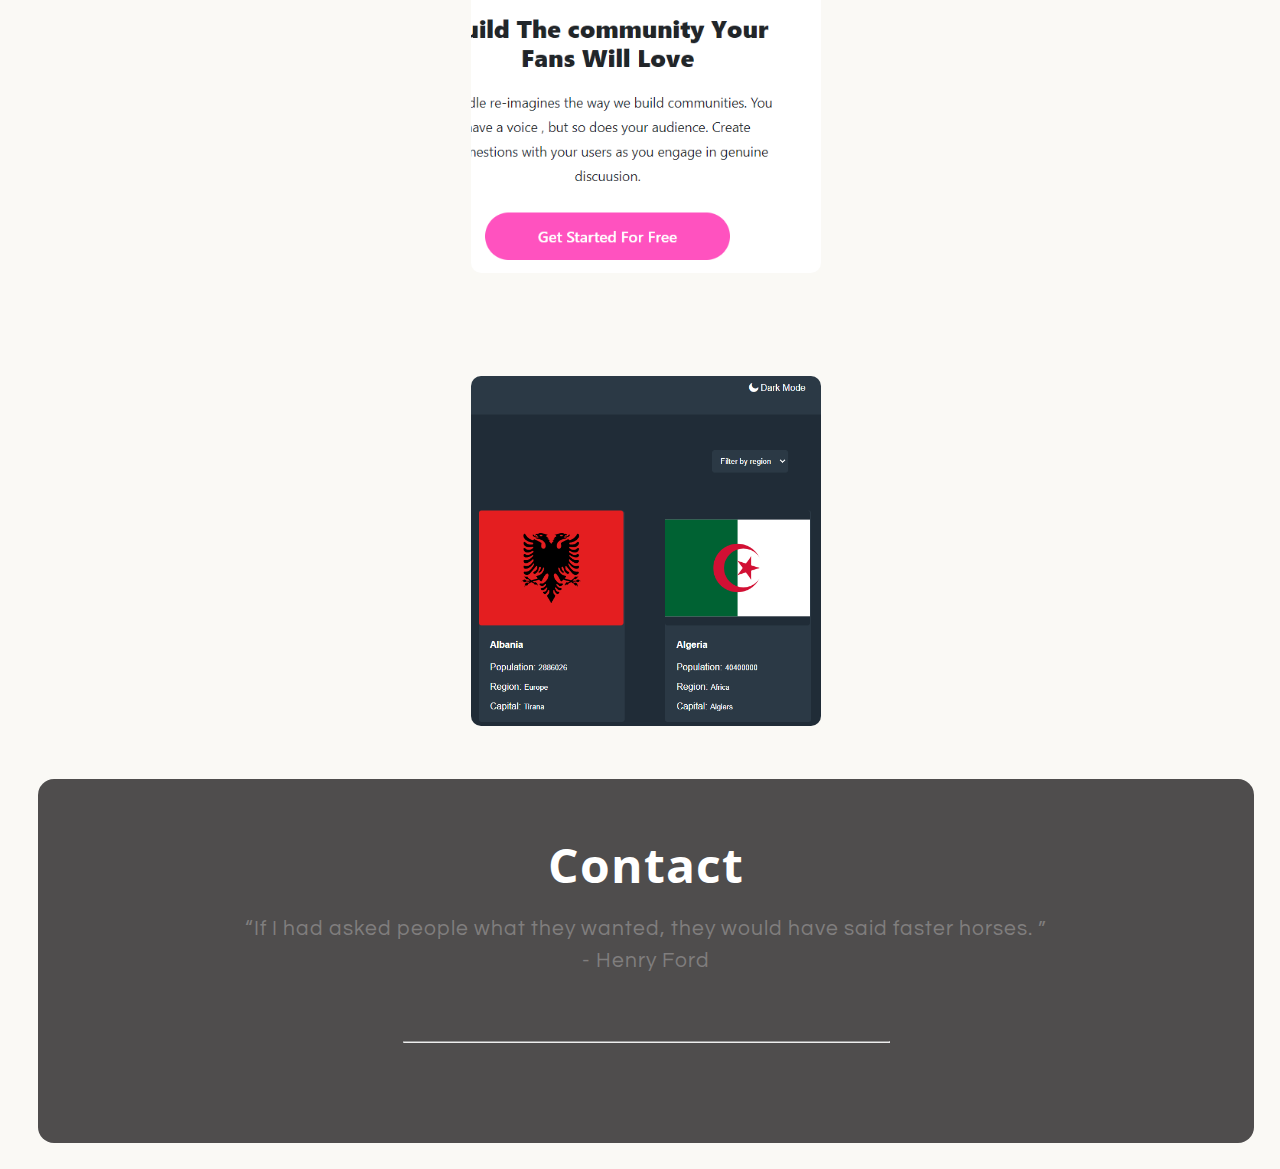
==== commit 1a204f8b: "add img" ====
--- a/index.html
+++ b/index.html
@@ -106,13 +106,26 @@
     <div class="row education-box">
     <div class="col-lg-4 col-sm-12">
         <h4>Udemy</h4>
+        <p>Mar2021-Apr2021</p>
+    </div>
+    <div class="col-lg-8 col-sm-12">
+       <p ><strong class="title">Course – Full-Stack Development track</strong><br>
+        <span class="text">Udacity course thought me syntax, debugging techniques and basic problem-solving concepts and learn object-oriented programming through a series of mini-projects and exercises using a variety of Python libraries.</span><br>
+        <span class="location">
+                 <i class="fas fa-map-marker-alt link-icon"> online</i> 
+              
+            </p>
+      
+    </div>
+</div>
+    <div class="row education-box">
+    <div class="col-lg-4 col-sm-12">
+        <h4>Udemy</h4>
         <p>Feb2021-Mar2021</p>
     </div>
     <div class="col-lg-8 col-sm-12">
        <p ><strong class="title">Course - React - The Complete Guide</strong><br>
-        <span class="text">I graduated 2020, where I enjoyed doing sports.
-             I realized in my third year of University that I wanted to do something with websites, 
-             and so I started making small web applications.</span><br>
+        <span class="text">This course thought me how to build powerful, fast, user-friendly and reactive web apps.</span><br>
              <span class="location">
                  <i class="fas fa-map-marker-alt"> online</i> <span class="seperator"> | </span>
                  <i class="fas fa-link link-icon"><a href="https://www.udemy.com/course/react-the-complete-guide-incl-redux/">http://react-the-complete-guide.com</a></i>
@@ -230,20 +243,20 @@
             </span>
             </li>
             <li>
-                <span class="abilites-title">jQuery</span> 
-                <span  class="star-position">
-                  <span> <i class="bi bi-star-fill star"></i></span>
-                  <span> <i class="bi bi-star-fill star"></i></span>
-
-                  <span> <i class="bi bi-star-fill star"></i></span>
-
-                  <span> <i class="bi bi-star-fill star"></i></span>
-
-                  <span> <i class="bi bi-star-fill "></i></span>
-            </span>
-            </li>
-            <li>
-                <span class="abilites-title">JavaScript</span>
+                <span class="abilites-title">Node.js</span> 
+                <span  class="star-position">
+                  <span> <i class="bi bi-star-fill star"></i></span>
+                  <span> <i class="bi bi-star-fill star"></i></span>
+
+                  <span> <i class="bi bi-star-fill star"></i></span>
+
+                  <span> <i class="bi bi-star-fill star"></i></span>
+
+                  <span> <i class="bi bi-star-fill star"></i></span>
+            </span>
+            </li>
+            <li>
+                <span class="abilites-title">React.js</span>
                 <span class="star-position">
                                    <span> <i class="bi bi-star-fill star"></i></span>
                   <span> <i class="bi bi-star-fill star"></i></span>
@@ -255,13 +268,53 @@
                   <span> <i class="bi bi-star-fill star"></i></span>
             </span>
             </li>
+            <li>
+                <span class="abilites-title">jQuery </span>
+                <span class="star-position">
+                                 <span> <i class="bi bi-star-fill star"></i></span>
+                  <span> <i class="bi bi-star-fill star"></i></span>
+
+                  <span> <i class="bi bi-star-fill star"></i></span>
+
+                  <span> <i class="bi bi-star-fill star"></i></span>
+
+                  <span> <i class="bi bi-star-fill star-gray"></i></span>
+            </span>
+            </li>
             </ul>
 </div>
 <div class="col-md-6 ">
     <ul>
-            <li>
-                <span class="abilites-title">Node.js</span>
-                <span class="star-position">
+
+            <li>
+                <span class="abilites-title">JavaScript</span>
+                <span  class="star-position">
+                                   <span> <i class="bi bi-star-fill star"></i></span>
+                  <span> <i class="bi bi-star-fill star"></i></span>
+
+                  <span> <i class="bi bi-star-fill star"></i></span>
+
+                  <span> <i class="bi bi-star-fill star"></i></span>
+
+                  <span> <i class="bi bi-star-fill star-gray"></i></span>
+            </span>
+            </li>
+             <li>
+                <span class="abilites-title">APIs</span>
+                <span  class="star-position">
+                                   <span> <i class="bi bi-star-fill star"></i></span>
+                  <span> <i class="bi bi-star-fill star"></i></span>
+
+                  <span> <i class="bi bi-star-fill star"></i></span>
+
+                  <span> <i class="bi bi-star-fill star"></i></span>
+
+                  <span> <i class="bi bi-star-fill star-gray"></i></span>
+            </span>
+            </li>
+            <li>
+                <span class="abilites-title">Command line Inteface</span>
+                <span  class="star-position">
                                  <span> <i class="bi bi-star-fill star"></i></span>
                   <span> <i class="bi bi-star-fill star"></i></span>
 
@@ -269,59 +322,46 @@
 
                   <span> <i class="bi bi-star-fill star"></i></span>
 
-                  <span> <i class="bi bi-star-fill star"></i></span>
+                  <span> <i class="bi bi-star-fill star-gray"></i></span>
             </span>
             </li>
             <li>
                 <span class="abilites-title">MySQL</span>
                 <span  class="star-position">
-                                   <span> <i class="bi bi-star-fill star"></i></span>
-                  <span> <i class="bi bi-star-fill star"></i></span>
-
-                  <span> <i class="bi bi-star-fill star"></i></span>
-
-                  <span> <i class="bi bi-star-fill star"></i></span>
-
-                  <span> <i class="bi bi-star-fill star"></i></span>
-            </span>
-            </li>
-            <li>
-                <span class="abilites-title">Command line Inteface</span>
-                <span  class="star-position">
                                  <span> <i class="bi bi-star-fill star"></i></span>
                   <span> <i class="bi bi-star-fill star"></i></span>
 
-                  <span> <i class="bi bi-star-fill star"></i></span>
-
-                  <span> <i class="bi bi-star-fill star"></i></span>
-
-                  <span> <i class="bi bi-star-fill star"></i></span>
-            </span>
-            </li>
-            <li>
-                <span class="abilites-title">React</span>
+                  <span> <i class="bi bi-star-fill star-gray"></i></span>
+
+                  <span> <i class="bi bi-star-fill star-gray"></i></span>
+
+                  <span> <i class="bi bi-star-fill star-gray"></i></span>
+            </span>
+            </li>
+            <li>
+                <span class="abilites-title">MongoDB</span>
                 <span  class="star-position">
                                  <span> <i class="bi bi-star-fill star"></i></span>
                   <span> <i class="bi bi-star-fill star"></i></span>
 
-                  <span> <i class="bi bi-star-fill star"></i></span>
-
-                  <span> <i class="bi bi-star-fill star"></i></span>
-
-                  <span> <i class="bi bi-star-fill star"></i></span>
-            </span>
-            </li>
-            <li>
-                <span class="abilites-title">Express.js</span>
+                  <span> <i class="bi bi-star-fill star-gray"></i></span>
+
+                  <span> <i class="bi bi-star-fill star-gray"></i></span>
+
+                  <span> <i class="bi bi-star-fill star-gray"></i></span>
+            </span>
+            </li>
+            <li>
+                <span class="abilites-title">Mongoose</span>
                 <span  class="star-position">
                                  <span> <i class="bi bi-star-fill star"></i></span>
                   <span> <i class="bi bi-star-fill star"></i></span>
 
-                  <span> <i class="bi bi-star-fill star"></i></span>
-
-                  <span> <i class="bi bi-star-fill star"></i></span>
-
-                  <span> <i class="bi bi-star-fill star"></i></span>
+                  <span> <i class="bi bi-star-fill star-gray"></i></span>
+
+                  <span> <i class="bi bi-star-fill star-gray"></i></span>
+
+                  <span> <i class="bi bi-star-fill star-gray"></i></span>
             </span>
             </li>
 
@@ -355,7 +395,7 @@
                      <i class="bi bi-star-fill star"></i>
                    <i class="bi bi-star-fill star"></i>
                <i class="bi bi-star-fill star"></i>
-               <i class="bi bi-star-fill star"></i>
+               <i class="bi bi-star-fill star-gray"></i>
                
             </span>
             </li>
@@ -371,11 +411,11 @@
                   <span> <i class="bi bi-star-fill star"></i></span>
                   <span> <i class="bi bi-star-fill star"></i></span>
 
-                  <span> <i class="bi bi-star-fill star"></i></span>
-
-                  <span> <i class="bi bi-star-fill star"></i></span>
-
-                  <span> <i class="bi bi-star-fill star"></i></span>
+                  <span> <i class="bi bi-star-fill star-gray"></i></span>
+
+                  <span> <i class="bi bi-star-fill star-gray"></i></span>
+
+                  <span> <i class="bi bi-star-fill star-gray"></i></span>
 
              
                   </span>  
@@ -394,34 +434,48 @@
         <p>“You can do anything you set your mind to.” <br>
 - Benjamin Franklin</p>
 <hr class="project-line">
+            <div class="row">
+                <div class="col-md-6">
+                <img src="css/images/landing-page.png" width="400px" height="340px">
+                </div>
+                <div class="col-md-6">
+                <img src="css/images/countries.png" width="400px" height="340px">
+                </div>
+            </div>
+            <div>
+                
+            </div>
     </div>
 </section>
 
-<section id="contact">
-    <div>
+<section id="contact" class="container-fluid">
+    
         <h1>Contact</h1>
         <p>“If I had asked people what they wanted, they would have said faster horses. ”<br>
 - Henry Ford</p>
 <hr class="contact-line">
-<div class="row contact-box">
+<!-- <div class="row contact-box ">
     <div class="col-md-6 col-sm-12">
         <ul>
-            <li class="social col-sm-12">
-                <span ><i class="fab fa-linkedin social-icon">
-                <a href="https://www.linkedin.com/in/rana-wagdi-958b9819b/"> https://www.linkedin.com/in/rana-wagdi/</i></a></span>
+            <li class="social">
+                 <a class="social-contact" href="https://www.linkedin.com/in/rana-wagdi-958b9819b/"> linkedin.com/rana
+                <span ><i class="fab fa-linkedin social-icon"></i></span>
+            </a>
             </li>
             <li  class="social" >
-                 <span><i class="fas fa-phone-volume social-icon">
-                <a href="https://www.linkedin.com/in/rana-wagdi-958b9819b/"> +021113232312</i></a></span>
+                 <a class="social-contact" href="https://www.linkedin.com/in/rana-wagdi-958b9819b/"> +021113232312
+                 <span><i class="fas fa-phone-volume social-icon"></i> </span>
+                 </a>
             </li>
         </ul>
      
     </div>
-    <div class="col-md-6">
+    <div class="col-md-6 col-sm-12">
           <ul>
             <li class="social">
-                <span ><i class="far fa-envelope social-icon">
-                <a href=""> ranawagdi4@gmail.com</i></a></span>
+                <a  class="social-contact" href=""> ranawagdi4@gmail.com
+                <span  ><i class="far fa-envelope social-icon"></i></span>
+                </a>
             </li>
             </ul>
     </div>
@@ -429,7 +483,7 @@
 </div>
 <hr class="contact-line">
     </div>
-</section>
+</section> -->
 
 <!-- Bootstrap Script -->
   <script src="https://code.jquery.com/jquery-3.5.1.slim.min.js"
--- a/css/styles.css
+++ b/css/styles.css
@@ -59,7 +59,7 @@
   font-weight: 100;
   margin: 1rem;
 }
-img {
+#home img {
   height: auto;
   width: 100%;
 }
@@ -297,6 +297,9 @@
   .button-github:hover{
      background-color: #5c5023;
   }
+  .star-gray{
+    color: #dbdad7;
+  }
   /* prject */
 
   #projects{
@@ -342,27 +345,50 @@
 
 }
 .contact-box{
-  text-align: left;
-  padding: 3%;
-  width: 100%;
-  
-  
-}
- span a{
+  text-align: center;
+  
+  width: 100%;
+  
+  
+}
+.social{
+  margin: 4rem 0;
+}
+ .social-contact{
   color:#807e7e;
   font-size: 1.2rem;
-  line-height: 3rem;
-  margin: 0rem 0 !important;
+  line-height: 1rem;
+
 }
 .social-icon{
-  color: #807e7e;
-  font-size: 2rem;
-  margin: 0 1rem;
+  color: #918787;
+  font-size: 1.8rem;
+  
+  height: 2rem;
+  
+  margin: auto !important;
+  width: 2rem;
+
 }
 
 .social :hover{
   color:#fff;
 }
+
+#projects{
+overflow: hidden;
+}
+
+#projects img {
+  width:350px;
+   height:350px;
+   object-fit:cover;
+   object-position:100% ;
+   overflow: hidden;
+   margin: 50px 0;
+   border-radius: 10px;
+}
+
 @media (max-width: 1200px){
   .rana-img {
     height: 200px;
@@ -480,8 +506,12 @@
 }
 .contact-box{
   text-align: left;
-  padding: 0 !important;
-  width: 100%;
-  
-  
+ width: 80%;
+}
+.span a{
+  color:#807e7e;
+  font-size: .8rem;
+  line-height: 2rem;
+
+}
 }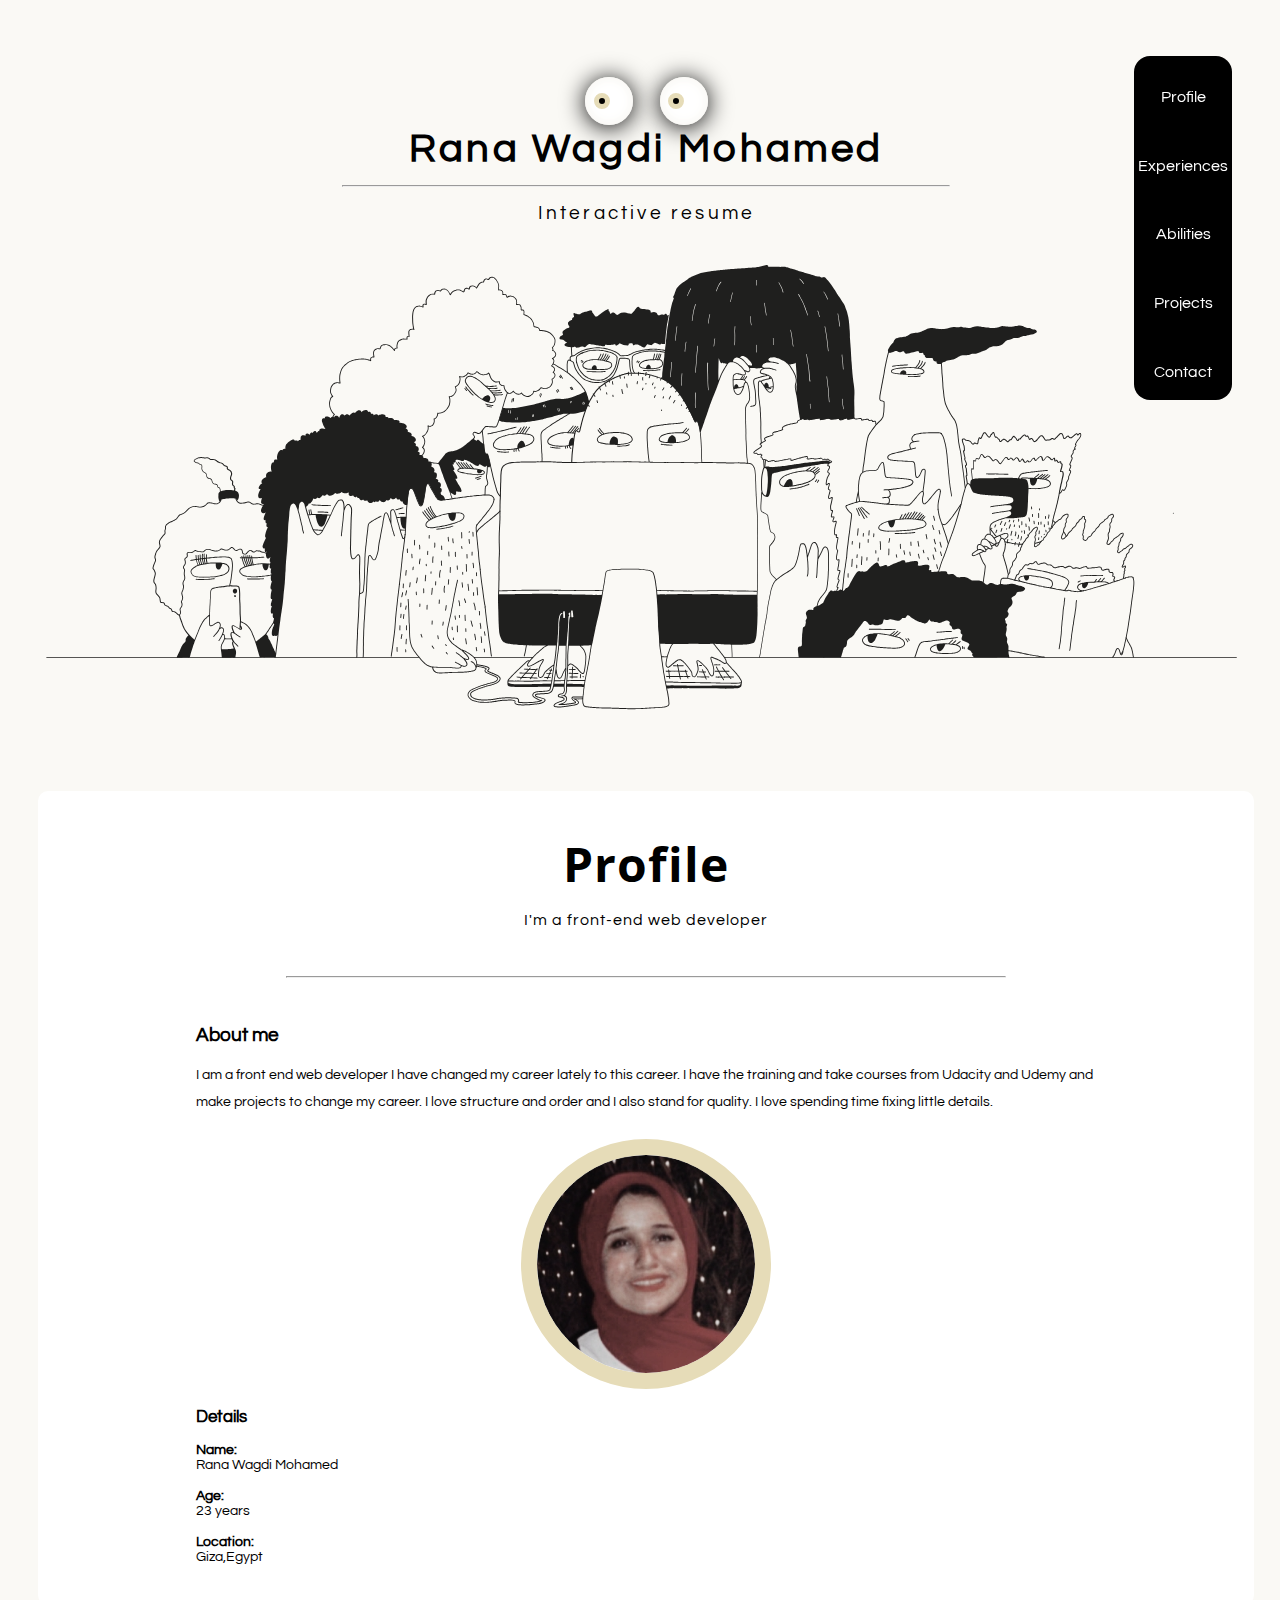
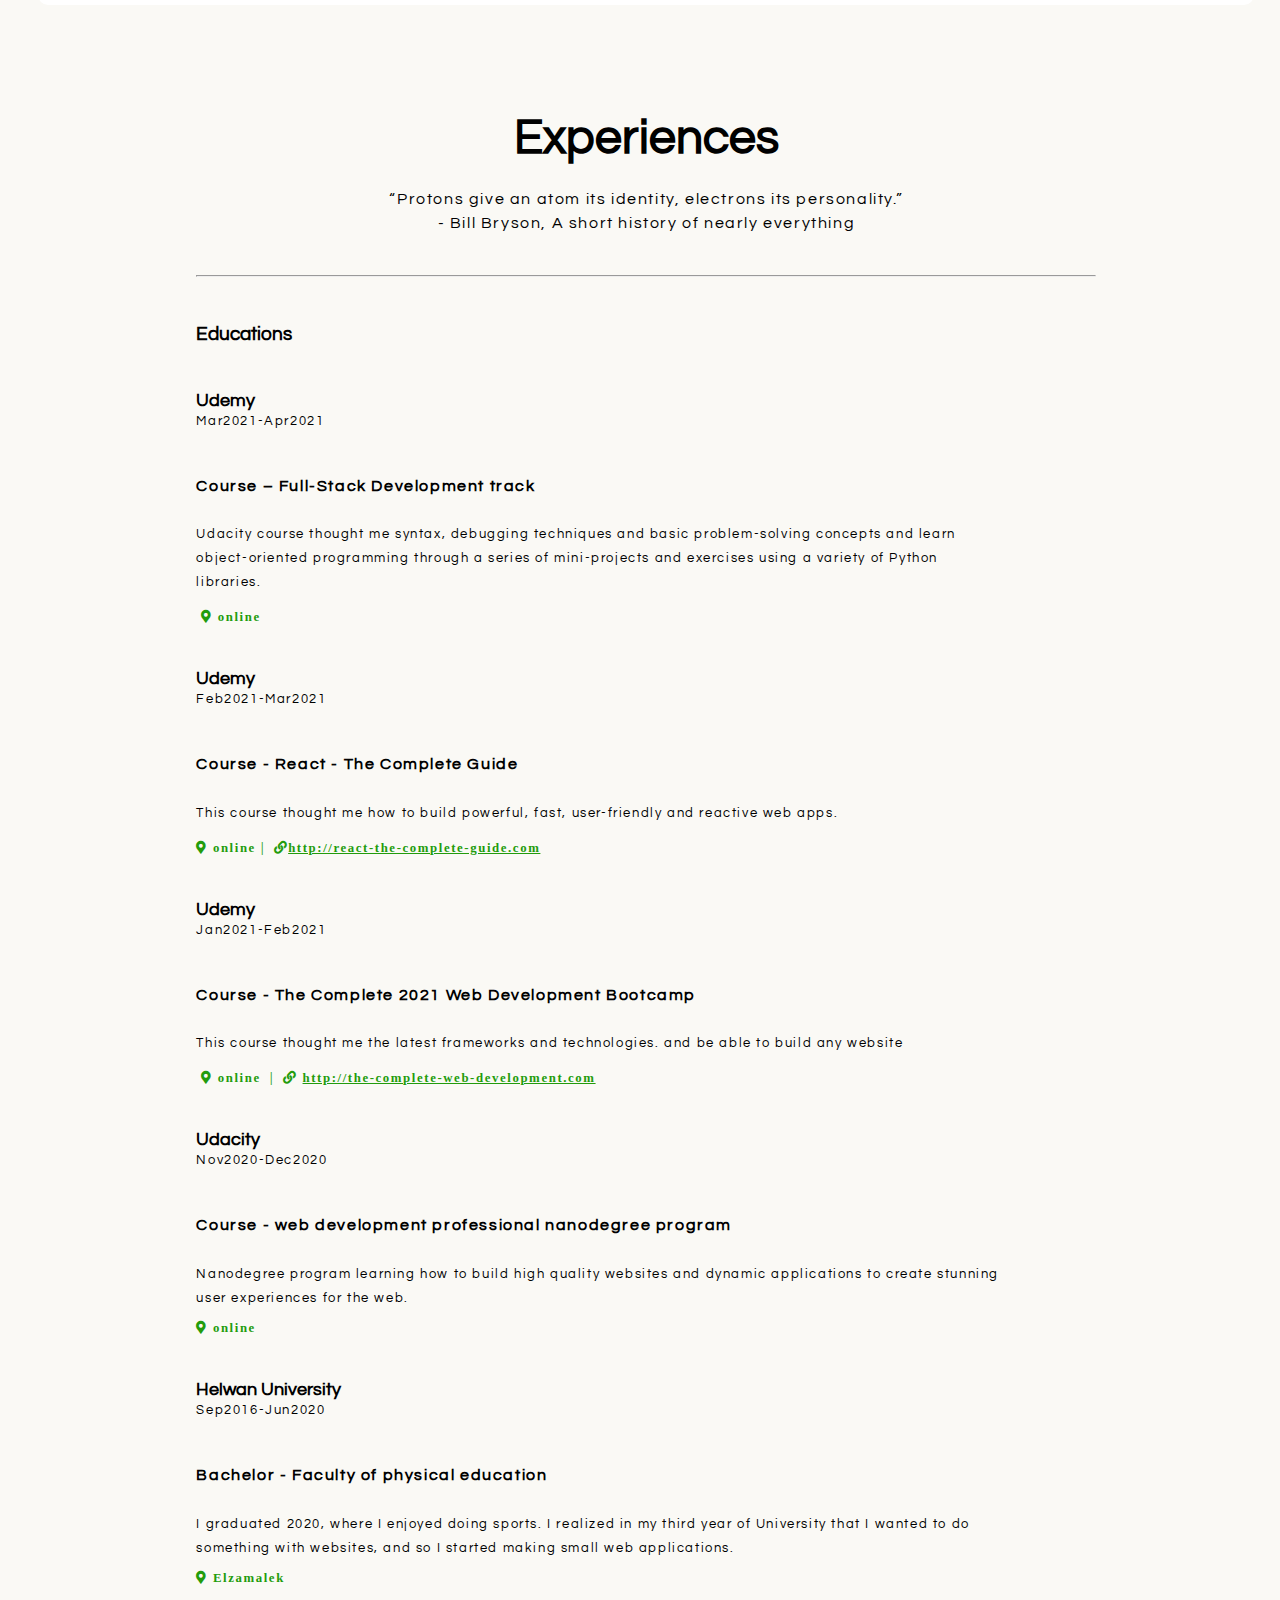
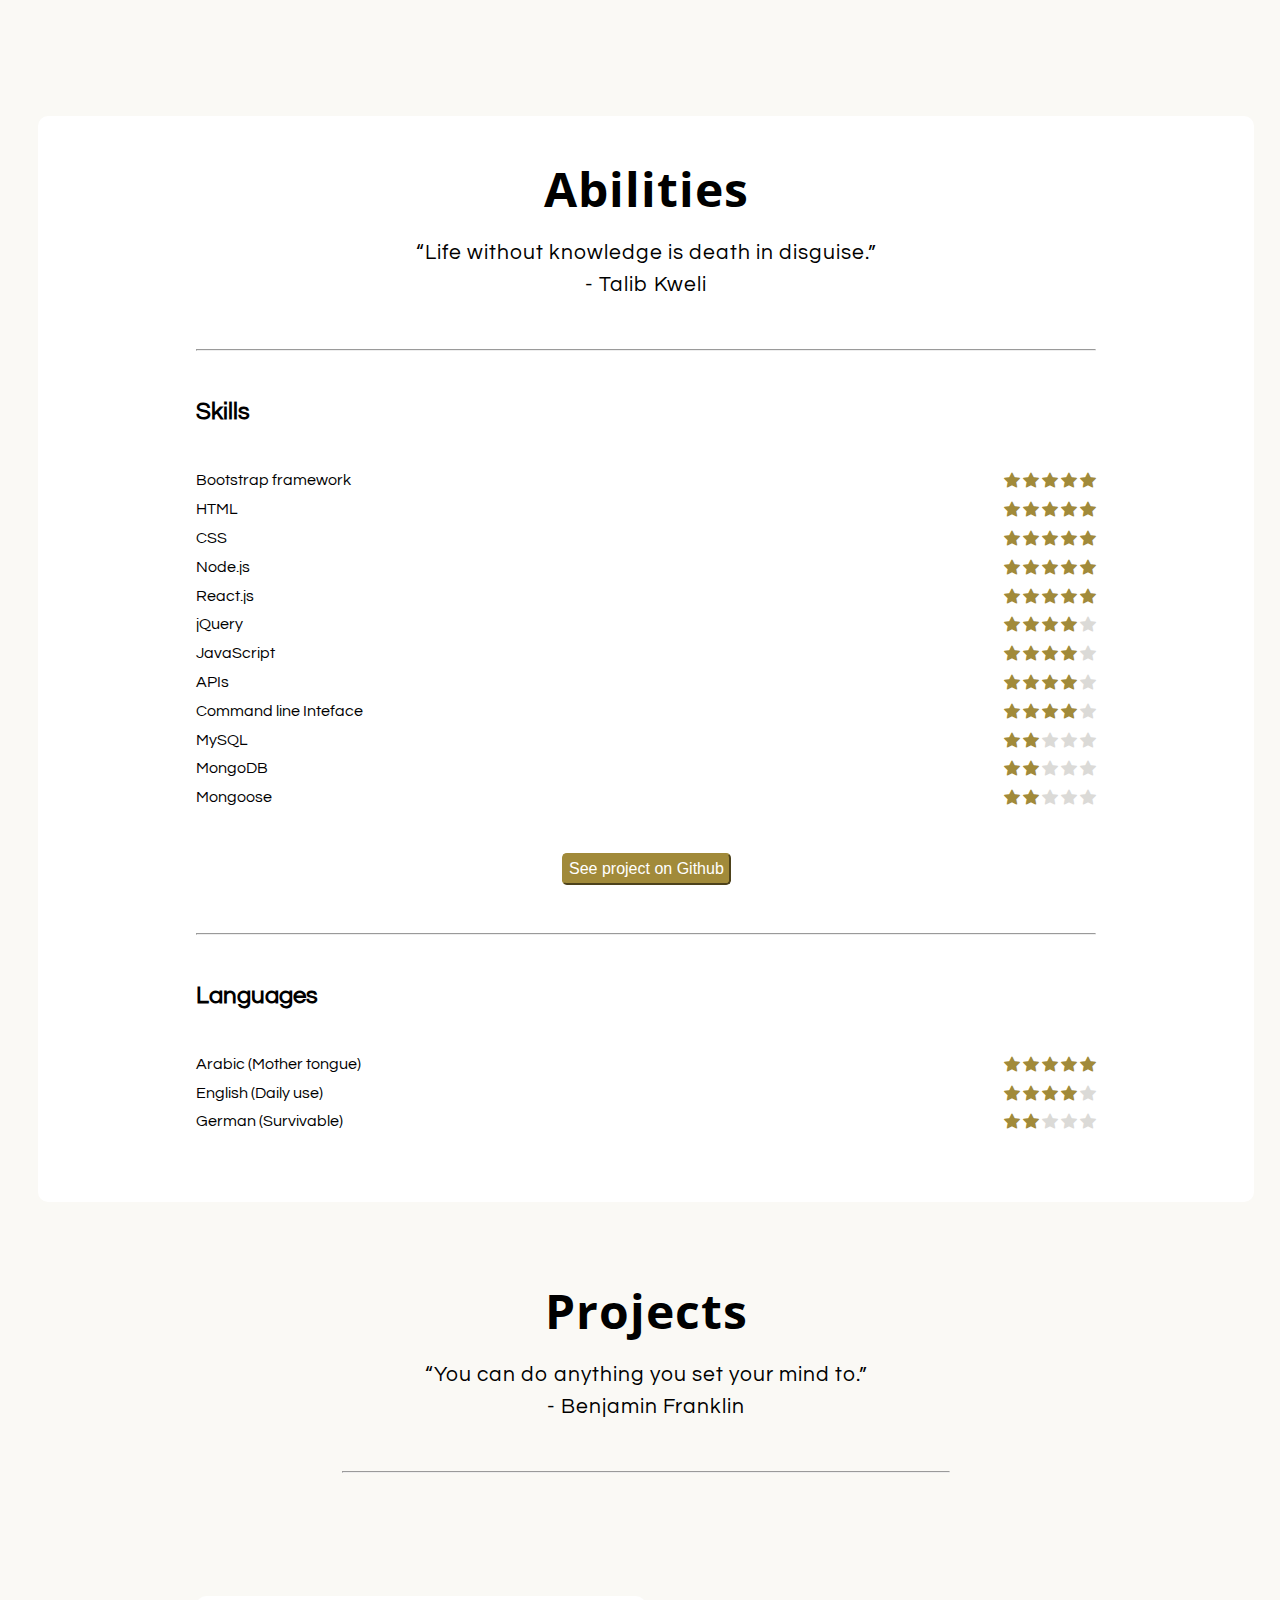
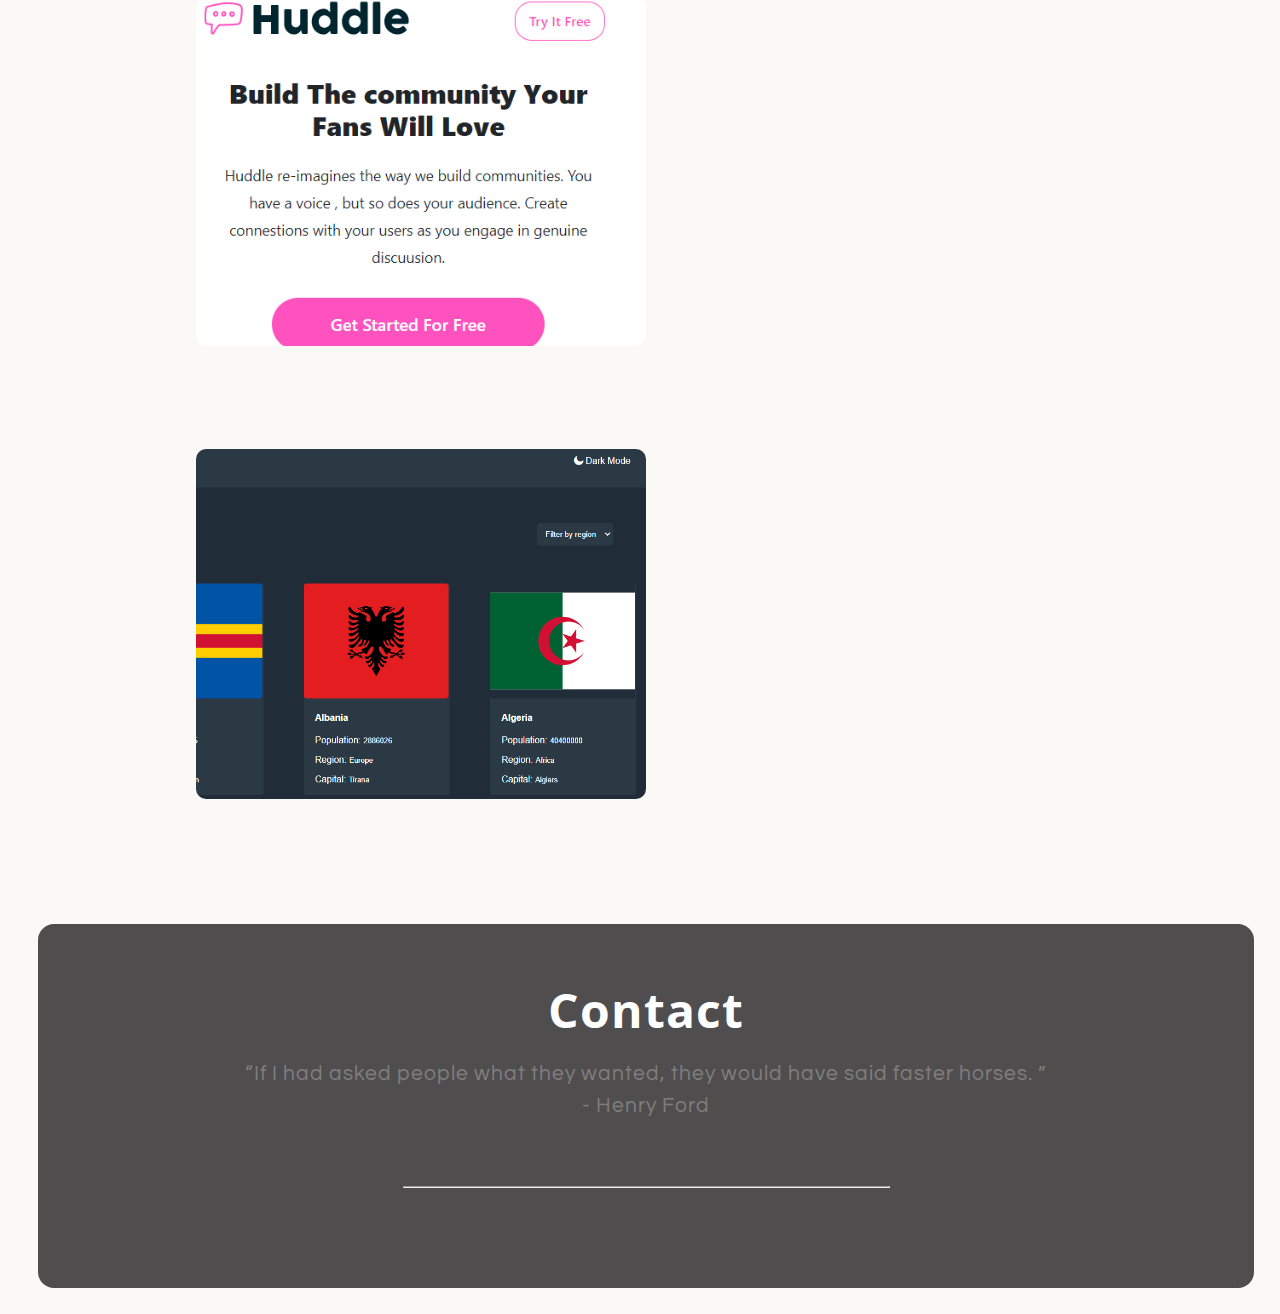
==== commit 9bc05d59: "add style" ====
--- a/index.html
+++ b/index.html
@@ -434,7 +434,8 @@
         <p>“You can do anything you set your mind to.” <br>
 - Benjamin Franklin</p>
 <hr class="project-line">
-            <div class="row">
+<div class="projects-box">
+            <div class="row skills">
                 <div class="col-md-6">
                 <img src="css/images/landing-page.png" width="400px" height="340px">
                 </div>
@@ -444,6 +445,7 @@
             </div>
             <div>
                 
+            </div>
             </div>
     </div>
 </section>
--- a/css/styles.css
+++ b/css/styles.css
@@ -378,9 +378,12 @@
 #projects{
 overflow: hidden;
 }
+#projects .projects-box{
+   padding: 2% 13%;
+}
 
 #projects img {
-  width:350px;
+  width:450px;
    height:350px;
    object-fit:cover;
    object-position:100% ;
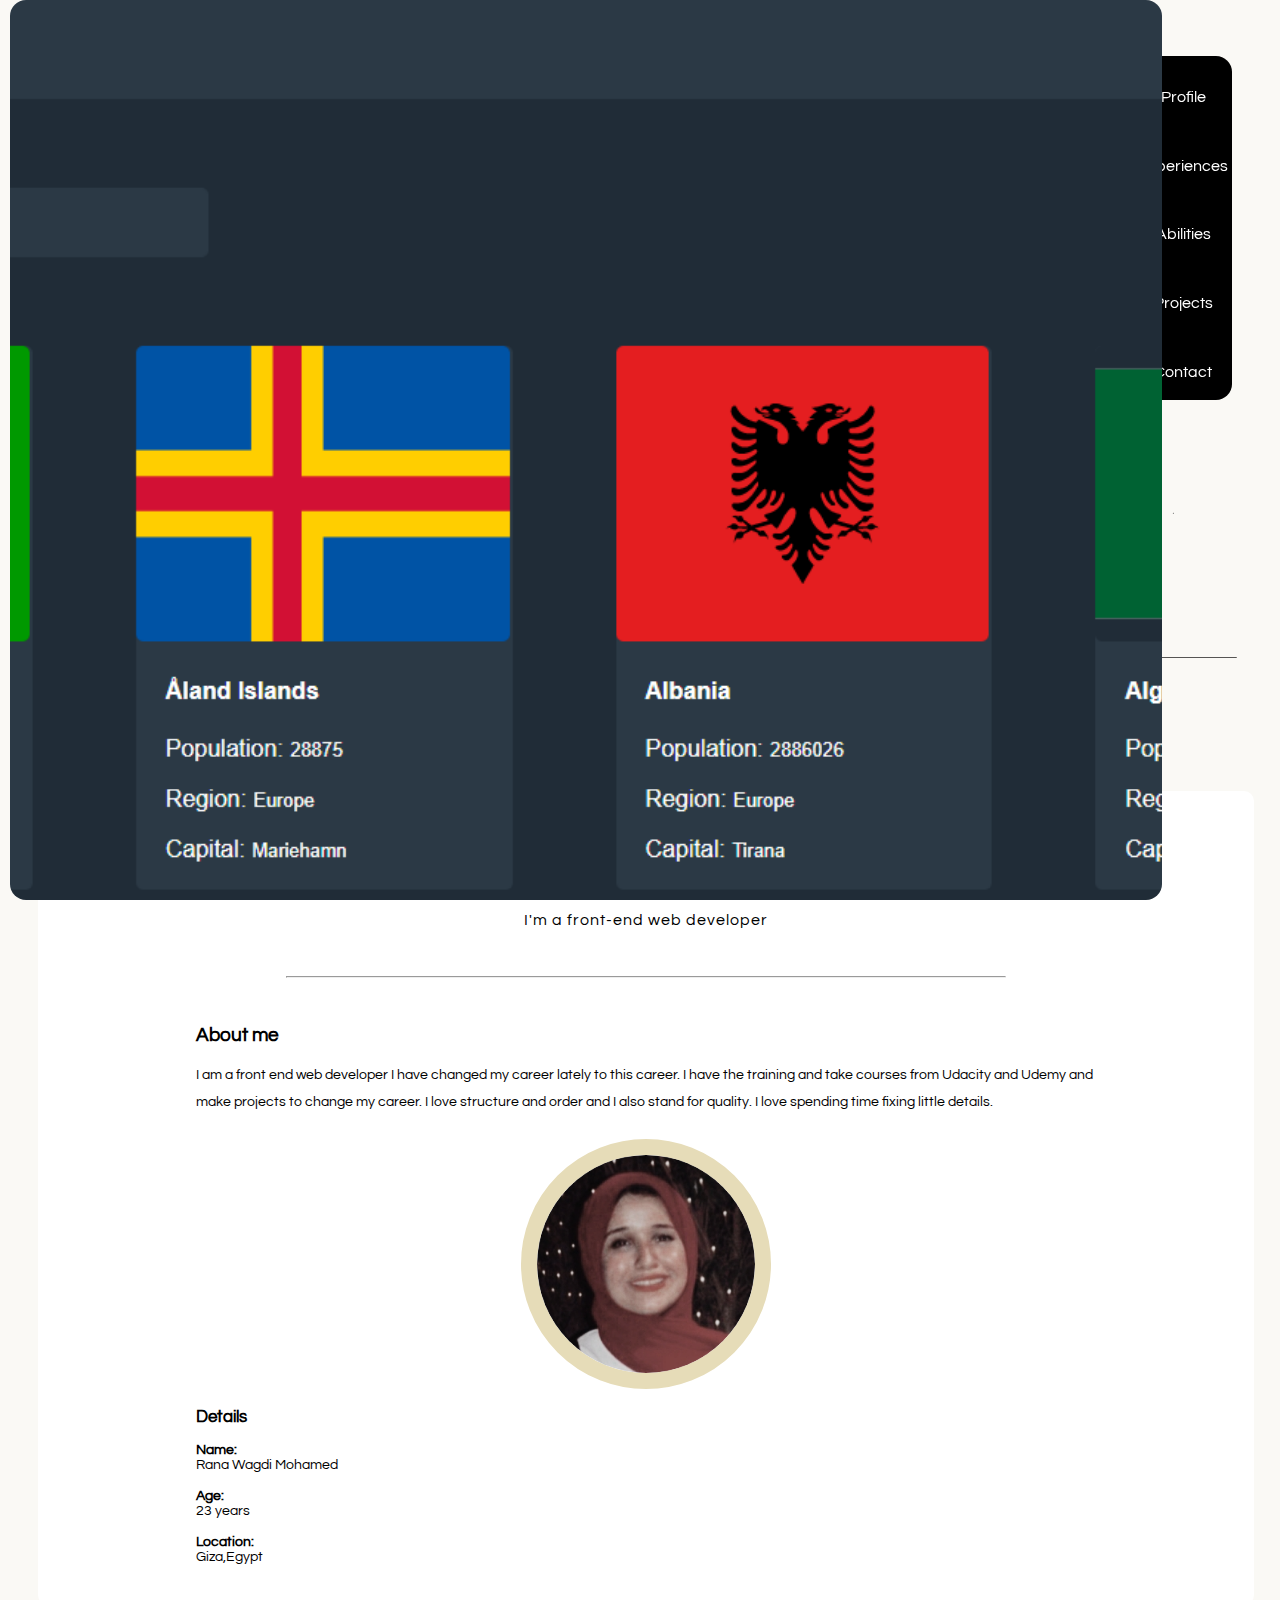
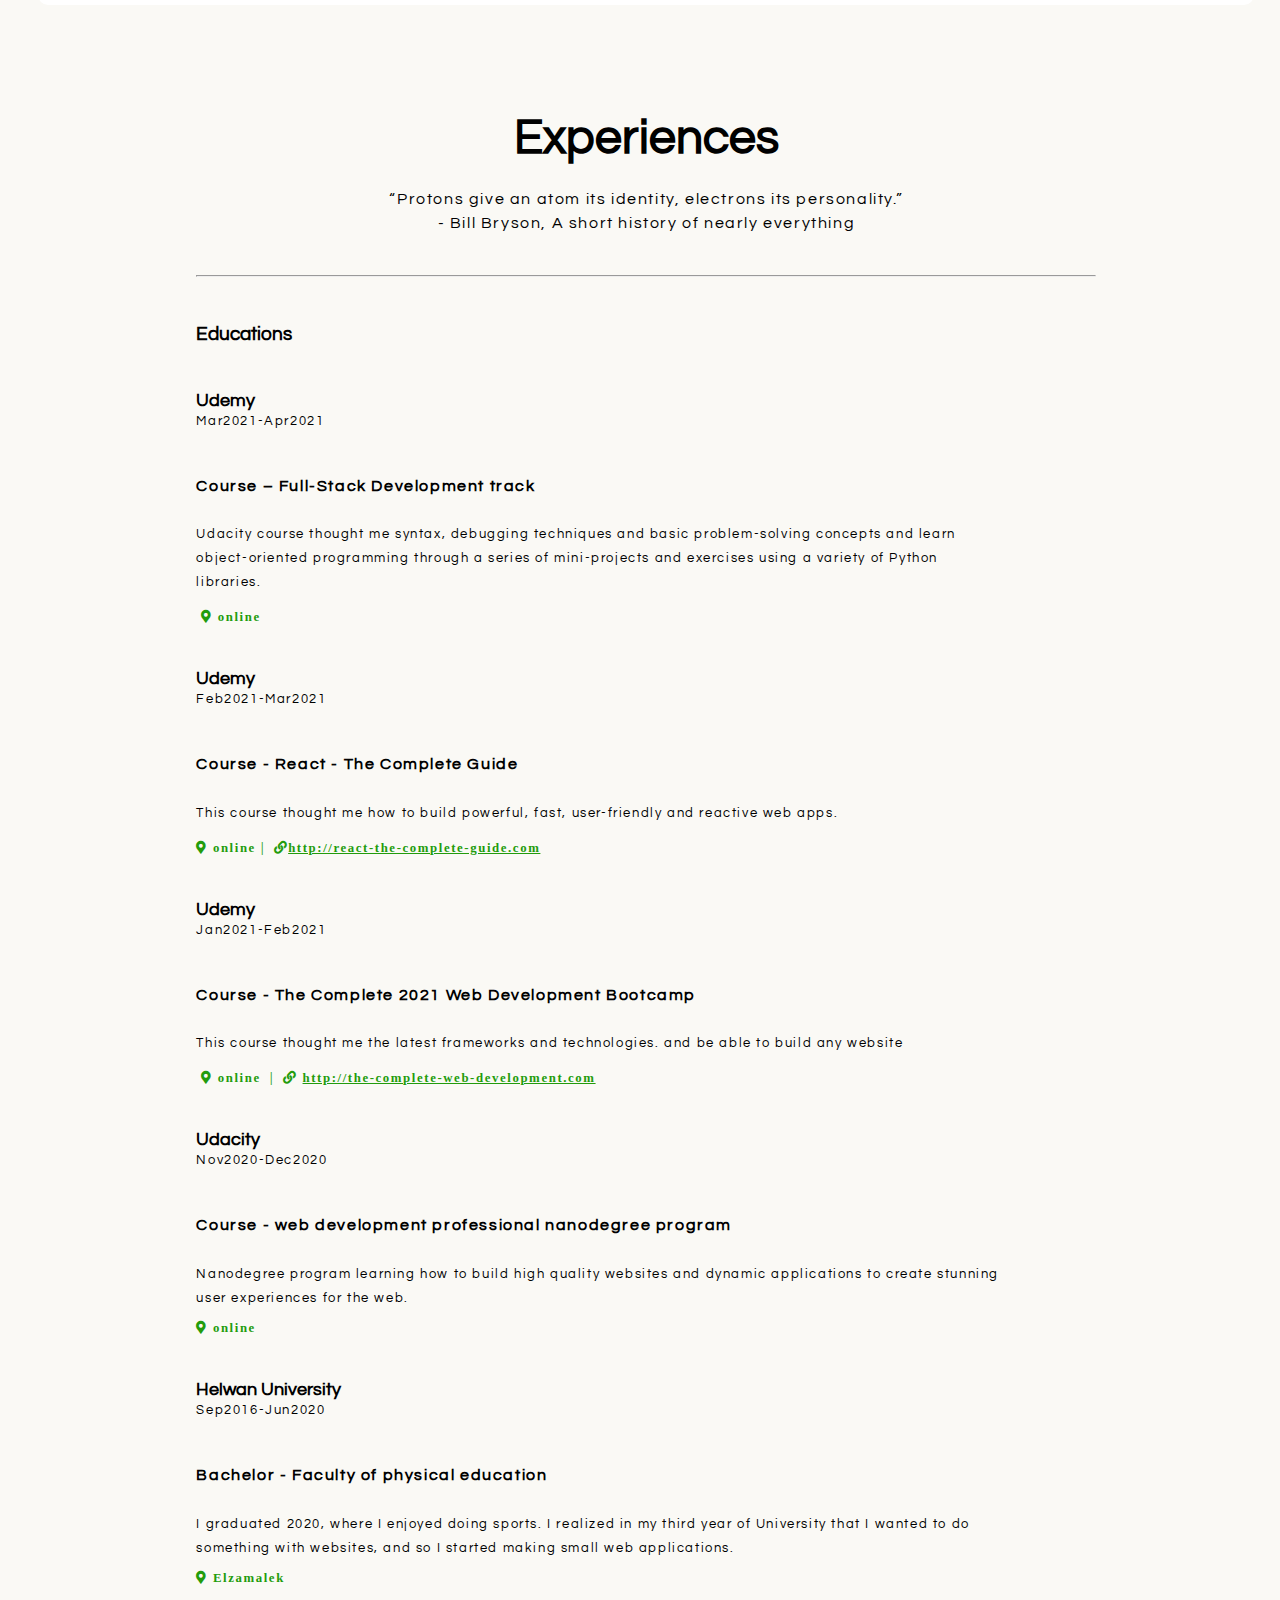
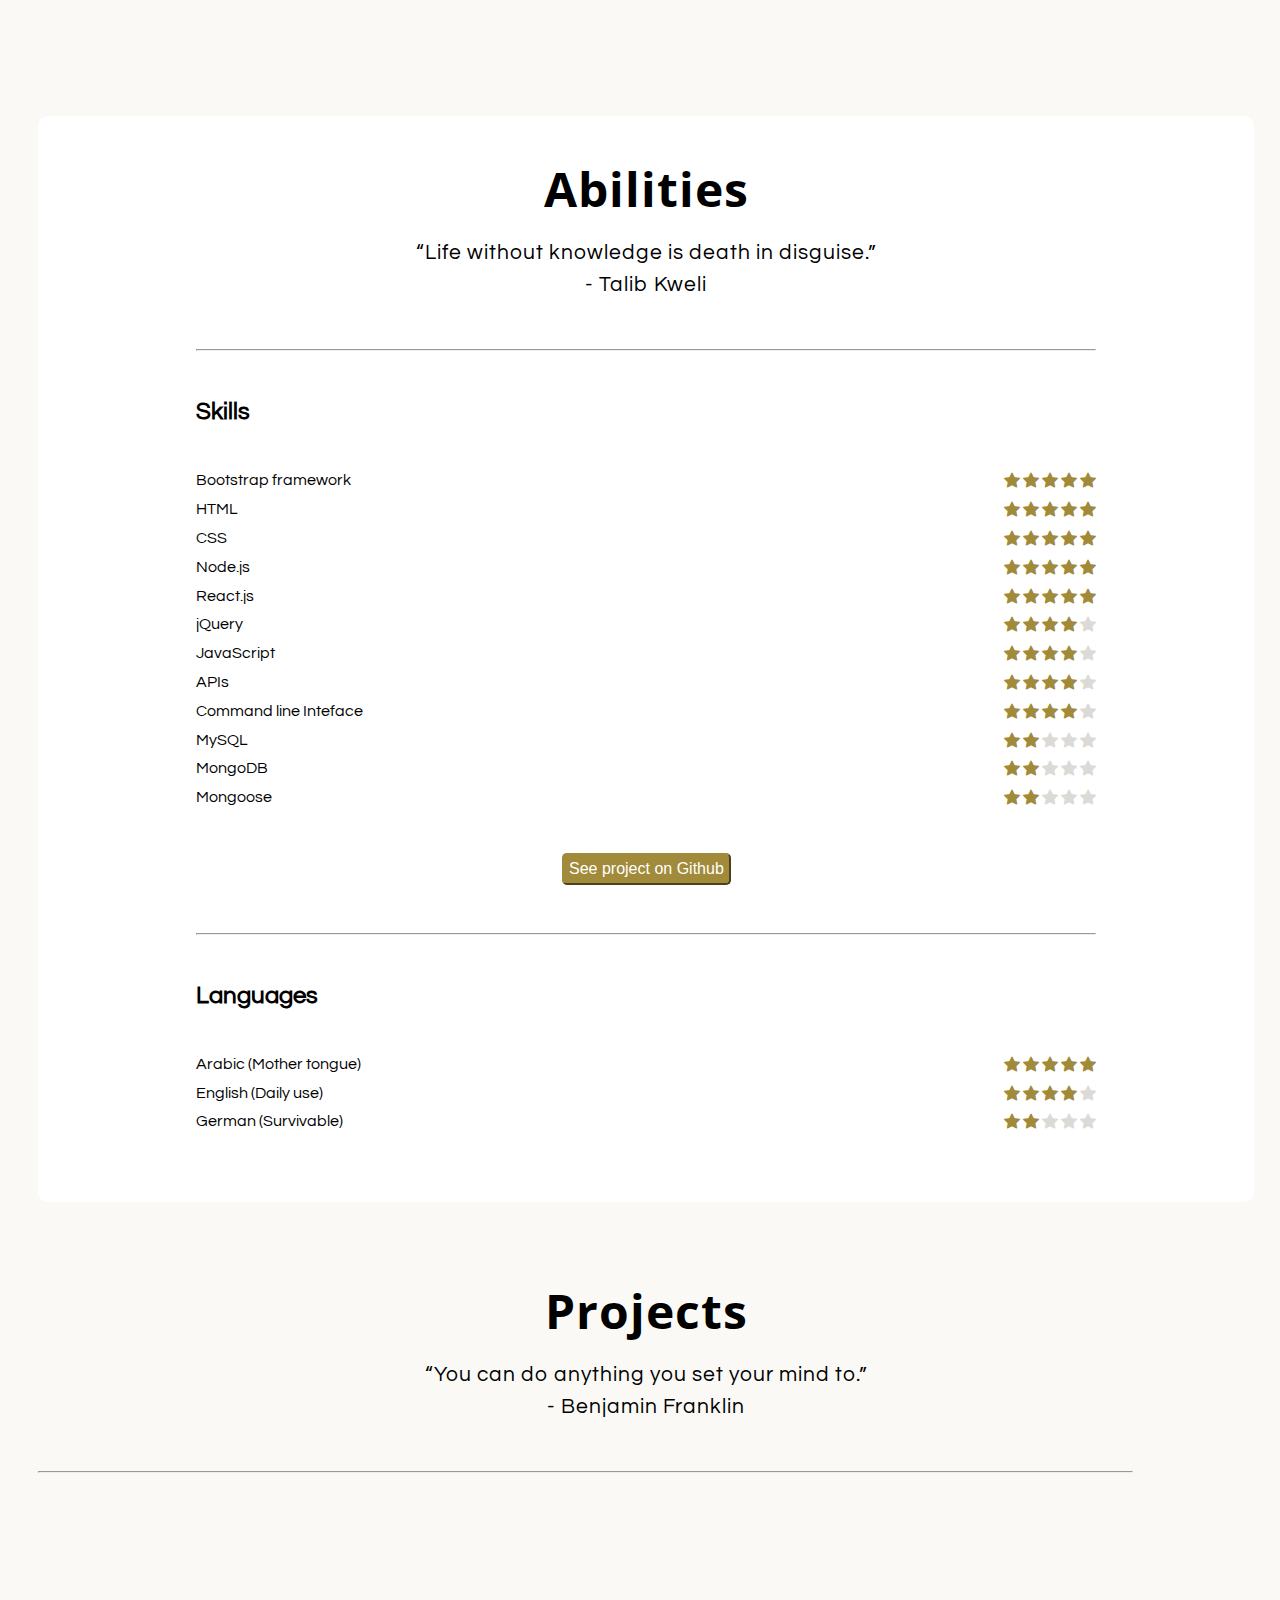
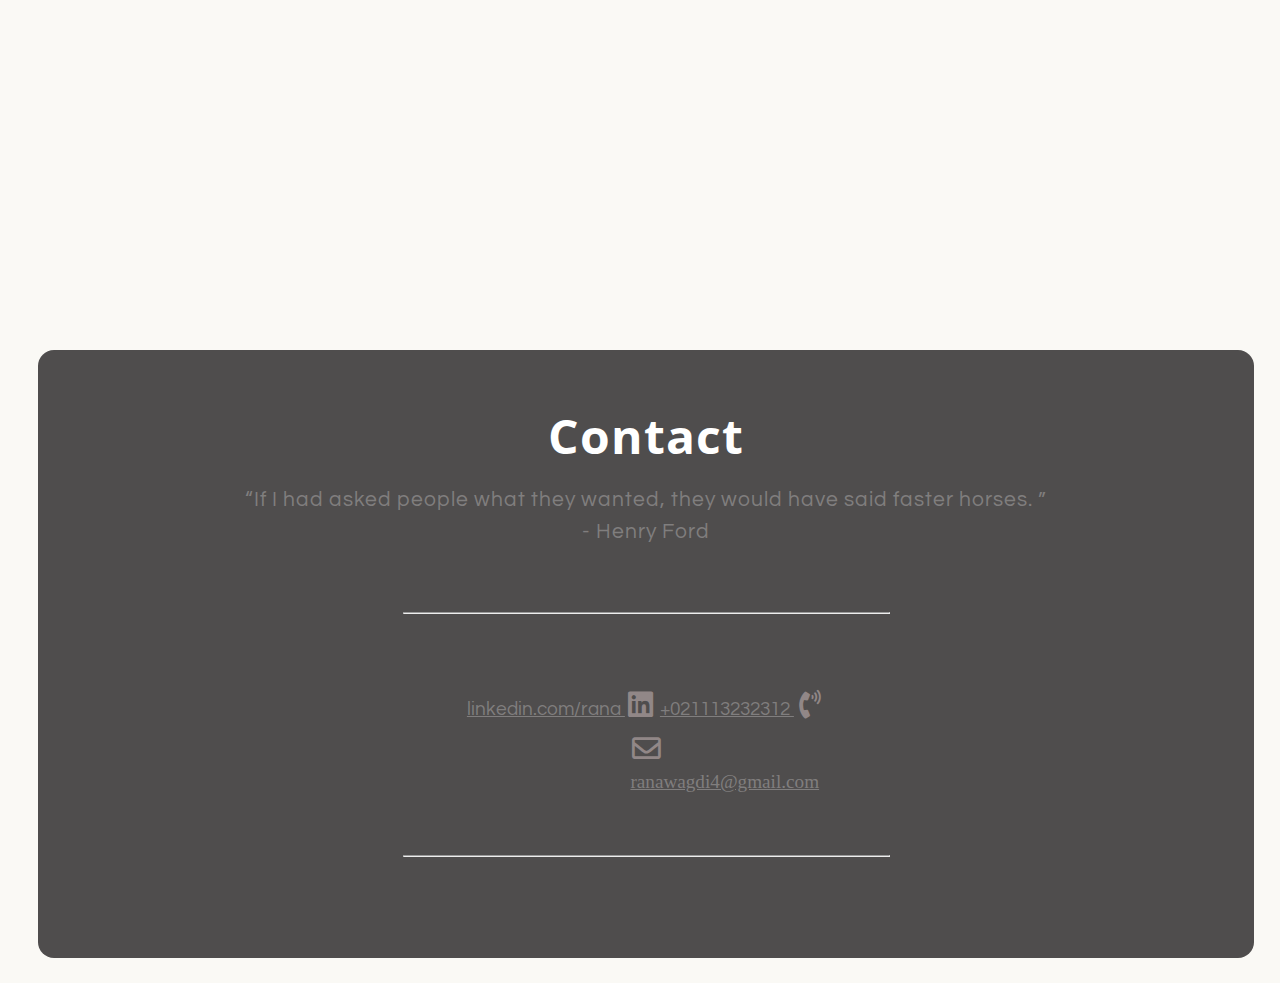
==== commit 33264942: "add project" ====
--- a/index.html
+++ b/index.html
@@ -435,13 +435,38 @@
 - Benjamin Franklin</p>
 <hr class="project-line">
 <div class="projects-box">
-            <div class="row skills">
-                <div class="col-md-6">
-                <img src="css/images/landing-page.png" width="400px" height="340px">
+            <div class="row wrapper">
+                <div class="col-md-6 img-box" >
+                    <div class="project-img">
+                    <a href="https://rana2020701.github.io/landing-page-with-curved-sections/">
+                <img src="css/images/landing-page.png" >
+                <div class="info">
+                    <h3>landing-page</h3>
+                    <hr class="project-line">
+                    <p>landing-page, Build The community your fans will love</p>
+                    <h4>Tags:</h4>
+                    <p>HTML, CSS, Bootstrap</p>
+                    </a>
+                    </div>
                 </div>
-                <div class="col-md-6">
-                <img src="css/images/countries.png" width="400px" height="340px">
                 </div>
+
+    <div class="col-md-6 img-box" >
+                    <div class="project-img">
+                    <a href="https://countries-heroku.herokuapp.com/">
+                <img src="css/images/countries.png" >
+                <div class="info">
+                    <h3>Countries</h3>
+                    <hr class="project-line">
+                    <p>Countries, Build To know each country data</p>
+                    <h4>Tags:</h4>
+                    <p>React, REST API</p>
+                    </a>
+                    </div>
+                </div>
+                </div>
+
+
             </div>
             <div>
                 
@@ -449,6 +474,9 @@
             </div>
     </div>
 </section>
+
+<!-- 
+Contact start -->
 
 <section id="contact" class="container-fluid">
     
@@ -456,7 +484,7 @@
         <p>“If I had asked people what they wanted, they would have said faster horses. ”<br>
 - Henry Ford</p>
 <hr class="contact-line">
-<!-- <div class="row contact-box ">
+<div class="row contact-box ">
     <div class="col-md-6 col-sm-12">
         <ul>
             <li class="social">
@@ -475,8 +503,9 @@
     <div class="col-md-6 col-sm-12">
           <ul>
             <li class="social">
-                <a  class="social-contact" href=""> ranawagdi4@gmail.com
-                <span  ><i class="far fa-envelope social-icon"></i></span>
+                <span ><i class="far fa-envelope social-icon">
+                <a  class="social-contact" href=""> ranawagdi4@gmail.com </i>
+                </span>
                 </a>
             </li>
             </ul>
@@ -485,7 +514,7 @@
 </div>
 <hr class="contact-line">
     </div>
-</section> -->
+</section>
 
 <!-- Bootstrap Script -->
   <script src="https://code.jquery.com/jquery-3.5.1.slim.min.js"
--- a/css/styles.css
+++ b/css/styles.css
@@ -318,6 +318,86 @@
   margin-bottom: 3rem;
 
 }
+
+#projects{
+overflow: hidden;
+}
+#projects .projects-box{
+   padding: 2% 13%;
+   text-align: center;
+   align-items: center;
+}
+.project-img{
+  text-align: center;
+}
+.project-img a{
+  text-decoration: none;
+  color: #000;
+}
+.img-box{
+  margin: 10px 0px;
+}
+ .wrapper{
+    display: flex;
+    width: 100%;
+    margin: 4rem 0rem;
+    transform: all .5s;
+    text-decoration: none;
+}
+
+.project-img:before {
+  content: '';
+    position: absolute;
+    top: 0;
+    left: 0;
+    display: block;
+    width: 94%;
+    height: 100%;
+    background: linear-gradient(0deg,rgb(230, 220, 200, 1),rgba(230, 220, 184, 1));;;
+    z-index: 2;
+    transition: .5 all;
+    opacity: 0;
+    border-radius: 1rem;
+}
+.project-img:hover:before{
+    opacity: 1;
+}
+#projects img {
+    width: 90%;
+    height: 100%;
+    object-fit: cover;
+    overflow: hidden;
+    top: 0;
+    left: 0;
+    position: absolute;
+    border-radius: 1rem;
+    margin: 0px 10px !important;
+}
+.project-line{
+  width: 90%;
+  margin: 8px 0;
+  
+
+}
+.info{
+    position: relative;
+
+    z-index: 3;
+    color: #000;
+    transition: transform .2s;
+    opacity: 0;
+    margin-top: 1.7rem;
+    text-align: center;
+    left: 0;
+    cursor: pointer;
+}
+.project-img:hover .info{
+    opacity:1;
+    text-align: left;
+    transform: translateX(-2%);
+}
+
+
 /* contac */
 #contact{
   background-color: #4f4d4d;
@@ -352,6 +432,7 @@
   
 }
 .social{
+  display: inline-block;
   margin: 4rem 0;
 }
  .social-contact{
@@ -375,22 +456,6 @@
   color:#fff;
 }
 
-#projects{
-overflow: hidden;
-}
-#projects .projects-box{
-   padding: 2% 13%;
-}
-
-#projects img {
-  width:450px;
-   height:350px;
-   object-fit:cover;
-   object-position:100% ;
-   overflow: hidden;
-   margin: 50px 0;
-   border-radius: 10px;
-}
 
 @media (max-width: 1200px){
   .rana-img {
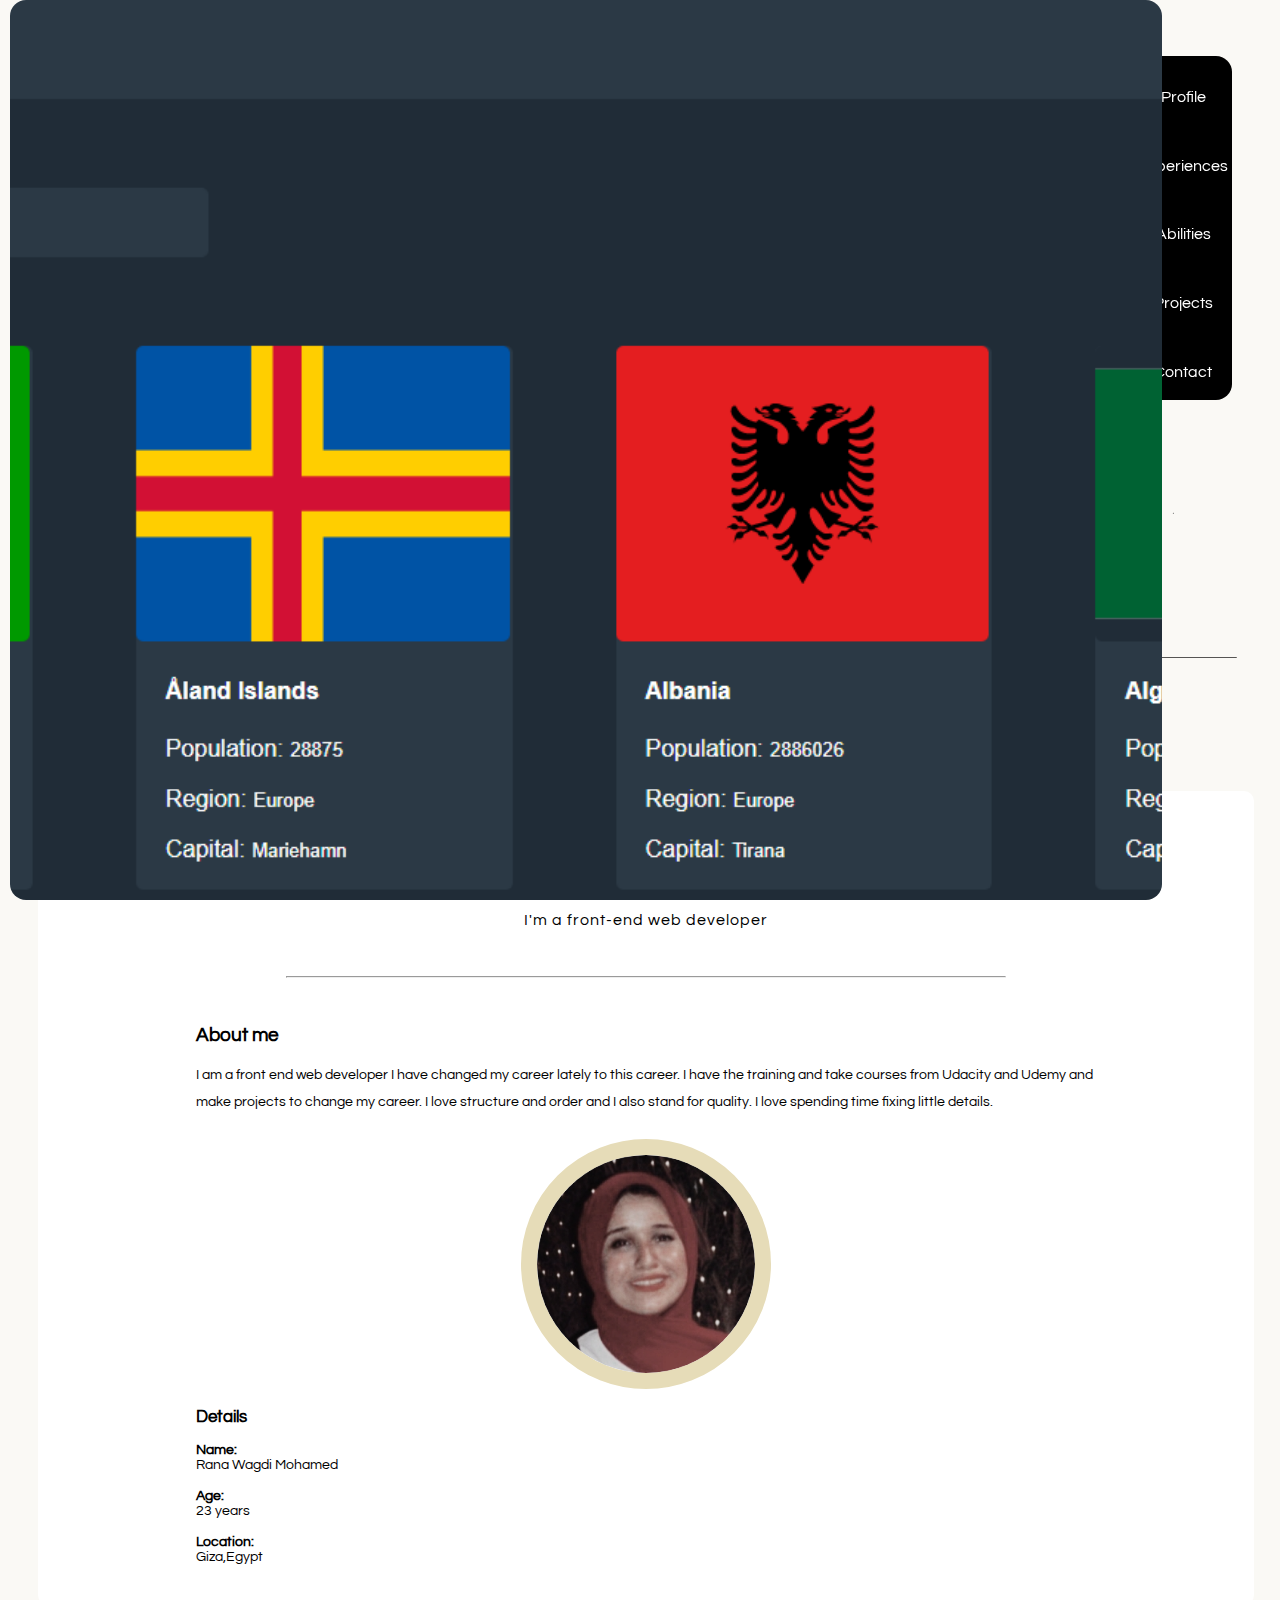
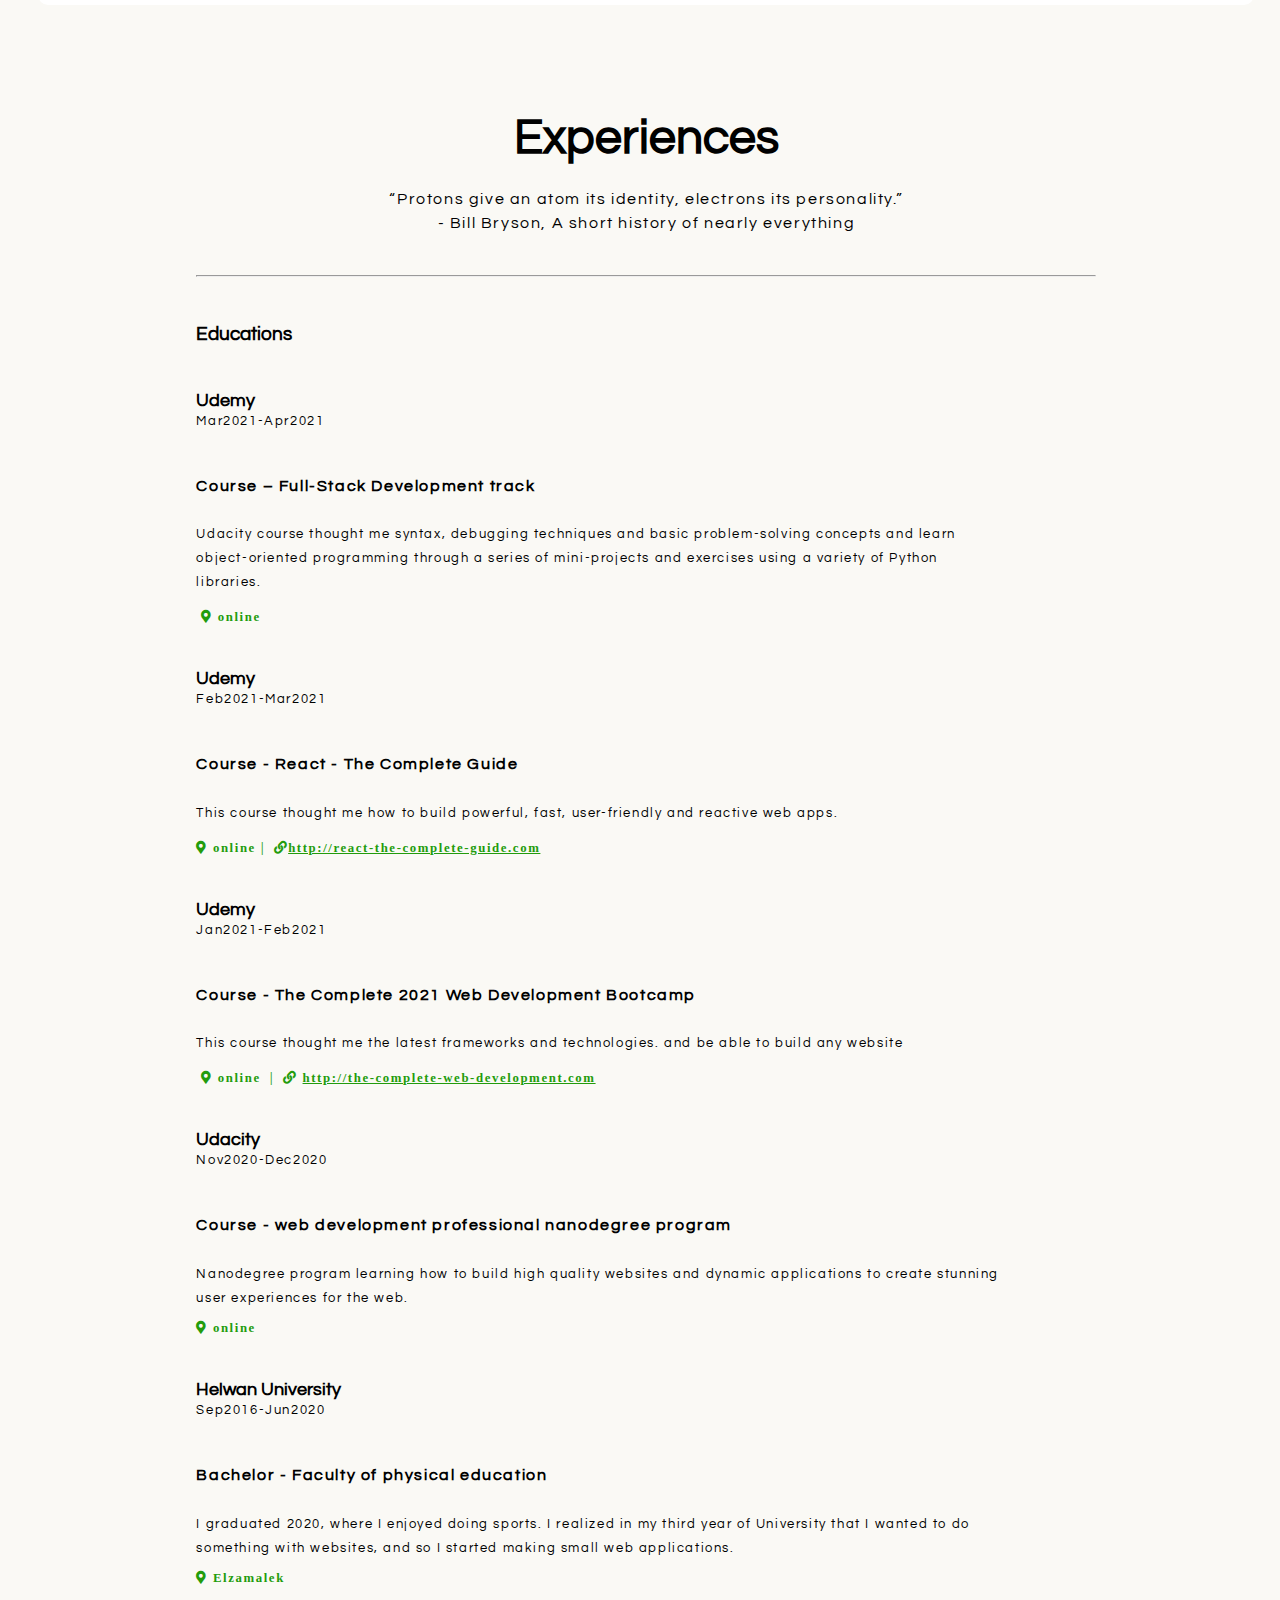
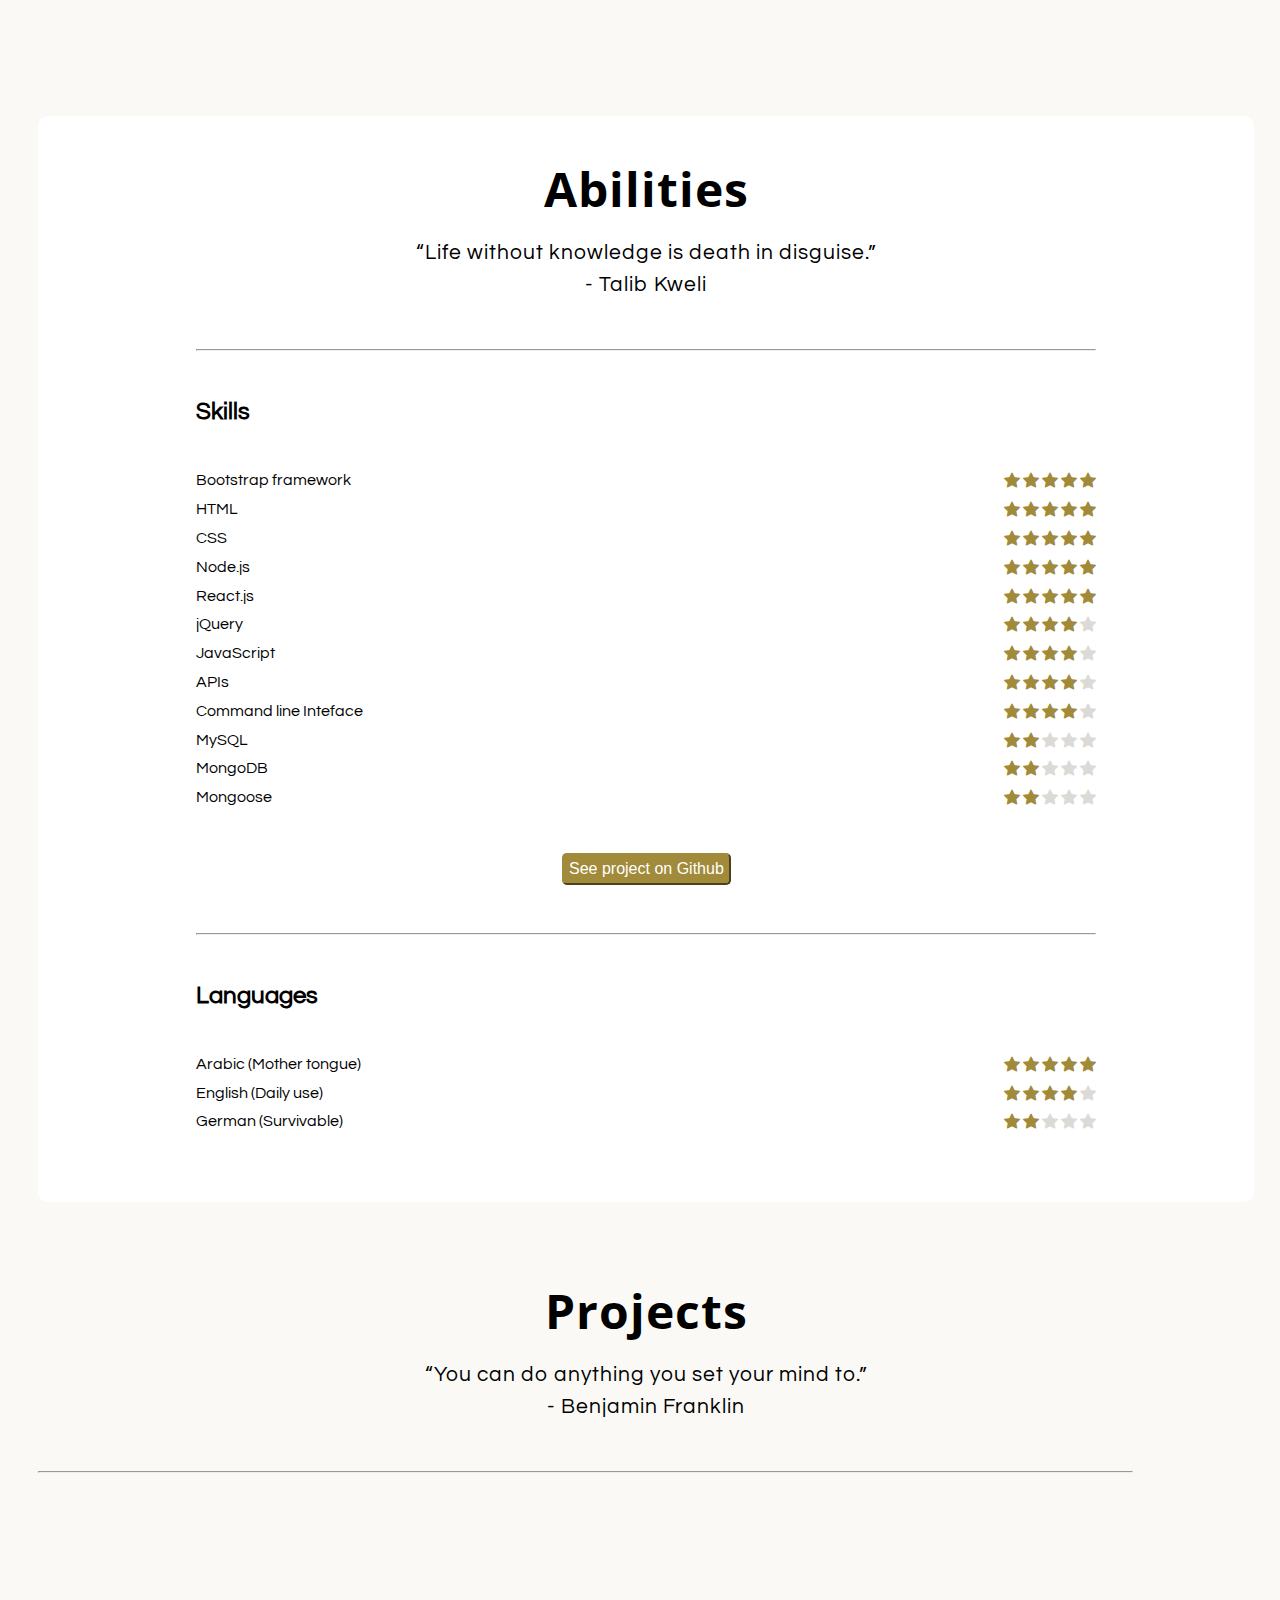
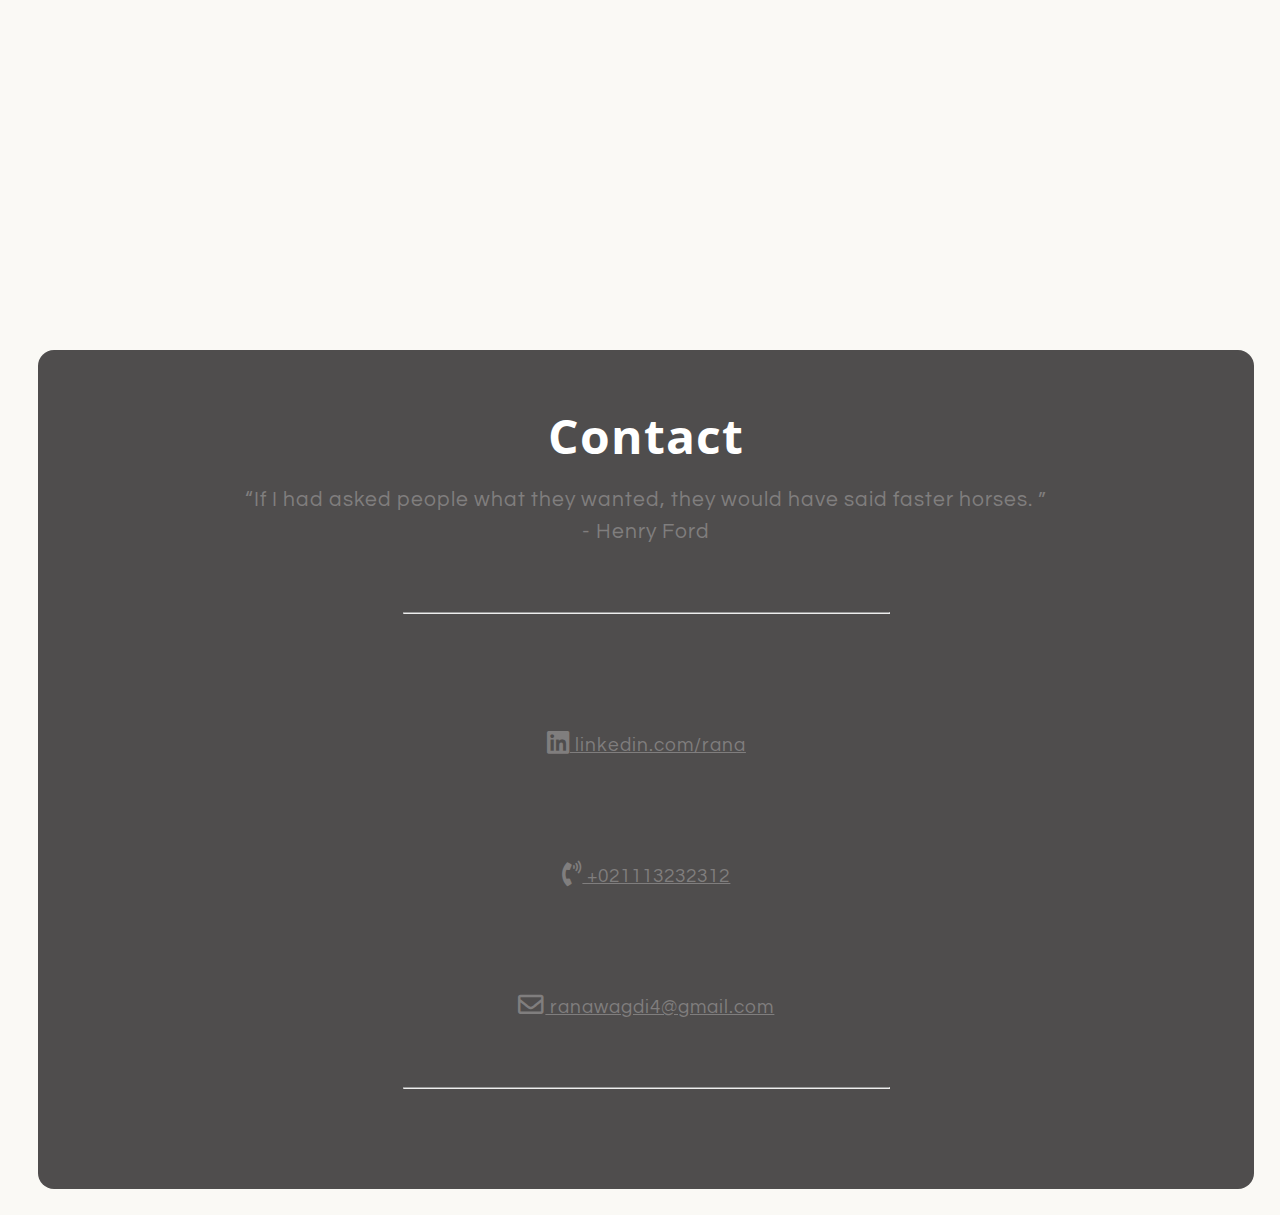
==== commit 486da530: "finsh contact" ====
--- a/index.html
+++ b/index.html
@@ -486,29 +486,32 @@
 <hr class="contact-line">
 <div class="row contact-box ">
     <div class="col-md-6 col-sm-12">
-        <ul>
-            <li class="social">
-                 <a class="social-contact" href="https://www.linkedin.com/in/rana-wagdi-958b9819b/"> linkedin.com/rana
-                <span ><i class="fab fa-linkedin social-icon"></i></span>
+        
+            <p class="social">
+                <a class="social-contact" href="https://www.linkedin.com/in/rana-wagdi-958b9819b/">
+               <p> <i class="fab fa-linkedin fa-lg"></i>
+                  linkedin.com/rana</p>
+               </a>
             </a>
-            </li>
-            <li  class="social" >
-                 <a class="social-contact" href="https://www.linkedin.com/in/rana-wagdi-958b9819b/"> +021113232312
-                 <span><i class="fas fa-phone-volume social-icon"></i> </span>
+        </p>
+            <p  class="social" >
+                 <a class="social-contact" href="https://www.linkedin.com/in/rana-wagdi-958b9819b/">
+                <p><i class="fas fa-phone-volume fa-lg"></i>
+                 +021113232312</p>
+                 
                  </a>
-            </li>
-        </ul>
+                </p>
+        
      
     </div>
     <div class="col-md-6 col-sm-12">
-          <ul>
-            <li class="social">
-                <span ><i class="far fa-envelope social-icon">
-                <a  class="social-contact" href=""> ranawagdi4@gmail.com </i>
-                </span>
+          
+            <p class="social">
+                <a class="social-contact" href="mailto:ranawagdi4@gmail.com">
+               <p > <i class="far fa-envelope fa-lg"></i> ranawagdi4@gmail.com</p>
                 </a>
-            </li>
-            </ul>
+            </p>
+            
     </div>
 
 </div>
--- a/css/styles.css
+++ b/css/styles.css
@@ -433,28 +433,37 @@
 }
 .social{
   display: inline-block;
-  margin: 4rem 0;
+  margin:  0;
+
+}
+.social:hover{
+  color: #fff;
 }
  .social-contact{
+  
   color:#807e7e;
   font-size: 1.2rem;
   line-height: 1rem;
 
 }
-.social-icon{
+.social-contact:hover{
+  text-decoration: none;
+  color: #fff;
+}
+/* .contact-box i{
   color: #918787;
   font-size: 1.8rem;
   
   height: 2rem;
   
-  margin: auto !important;
+  margin: 0 4px;
   width: 2rem;
 
 }
-
-.social :hover{
-  color:#fff;
-}
+.contact-box i:hover{
+  color: #000;
+} */
+
 
 
 @media (max-width: 1200px){
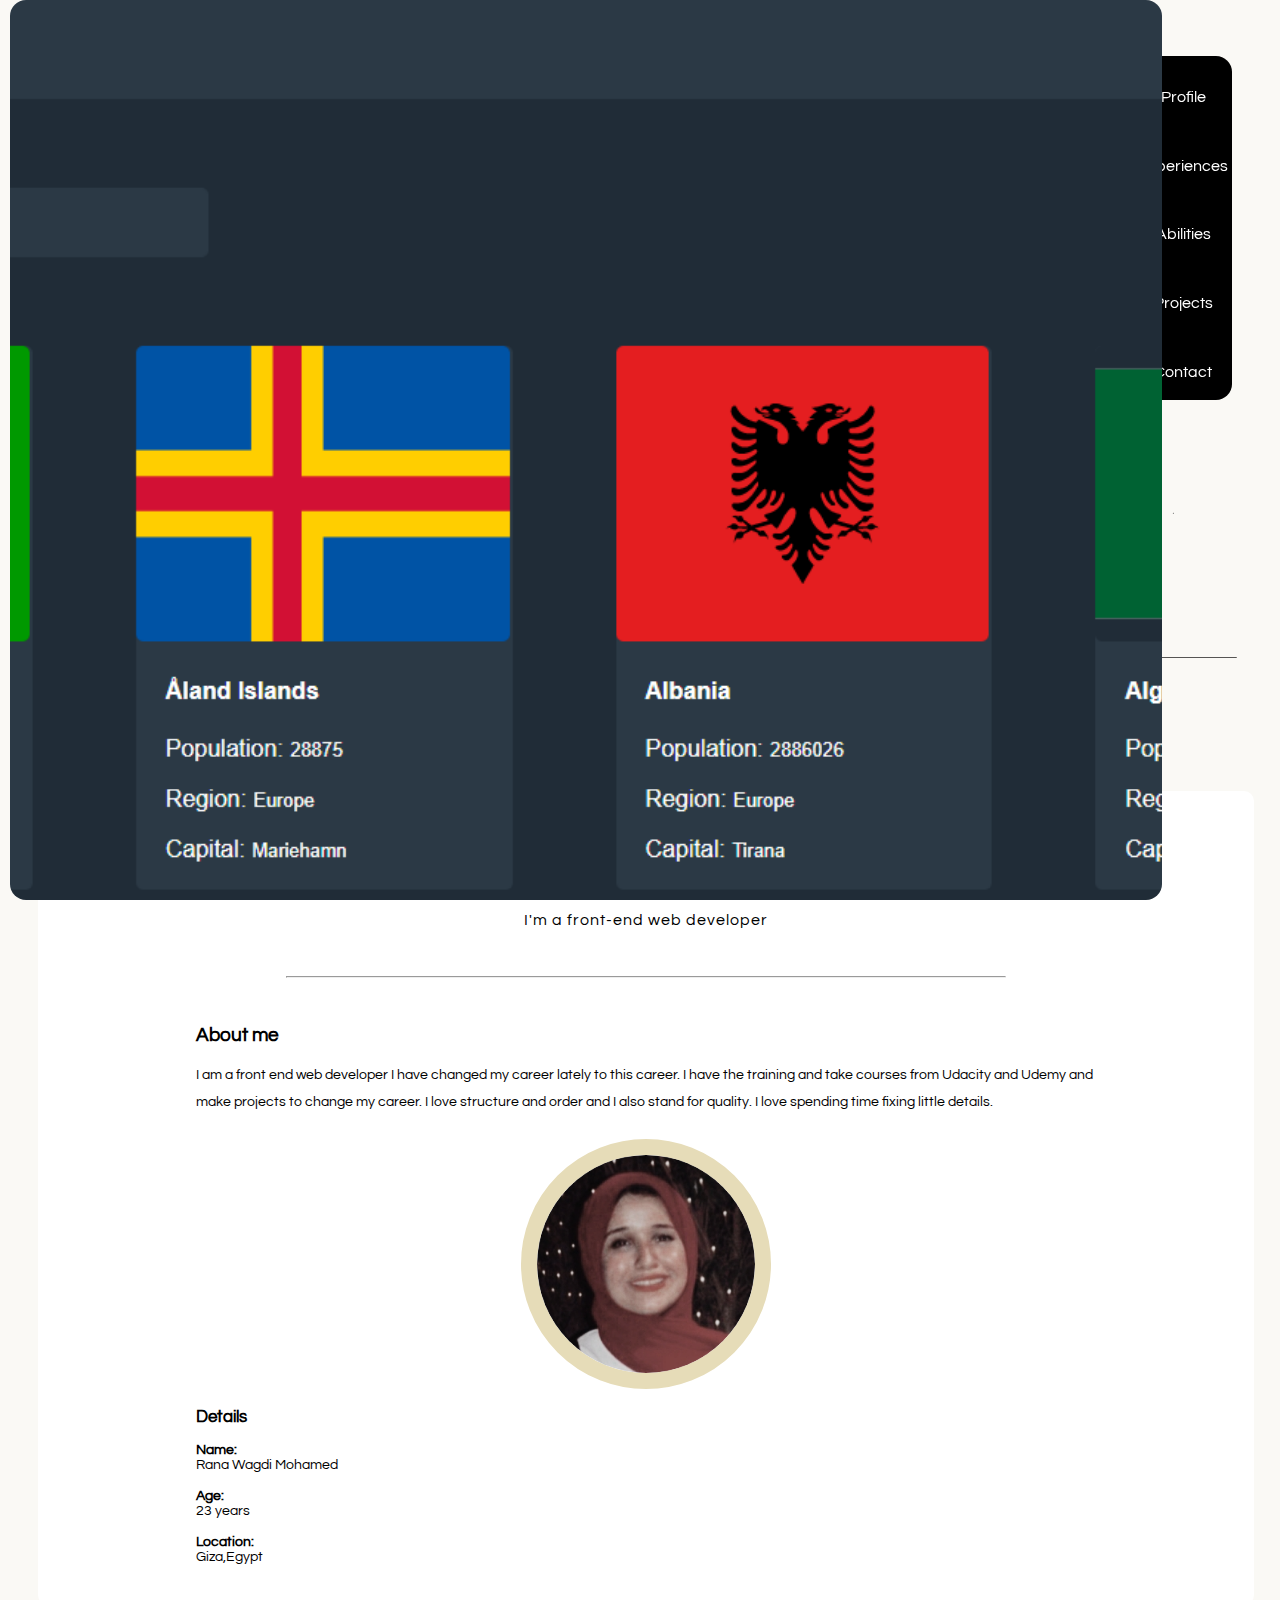
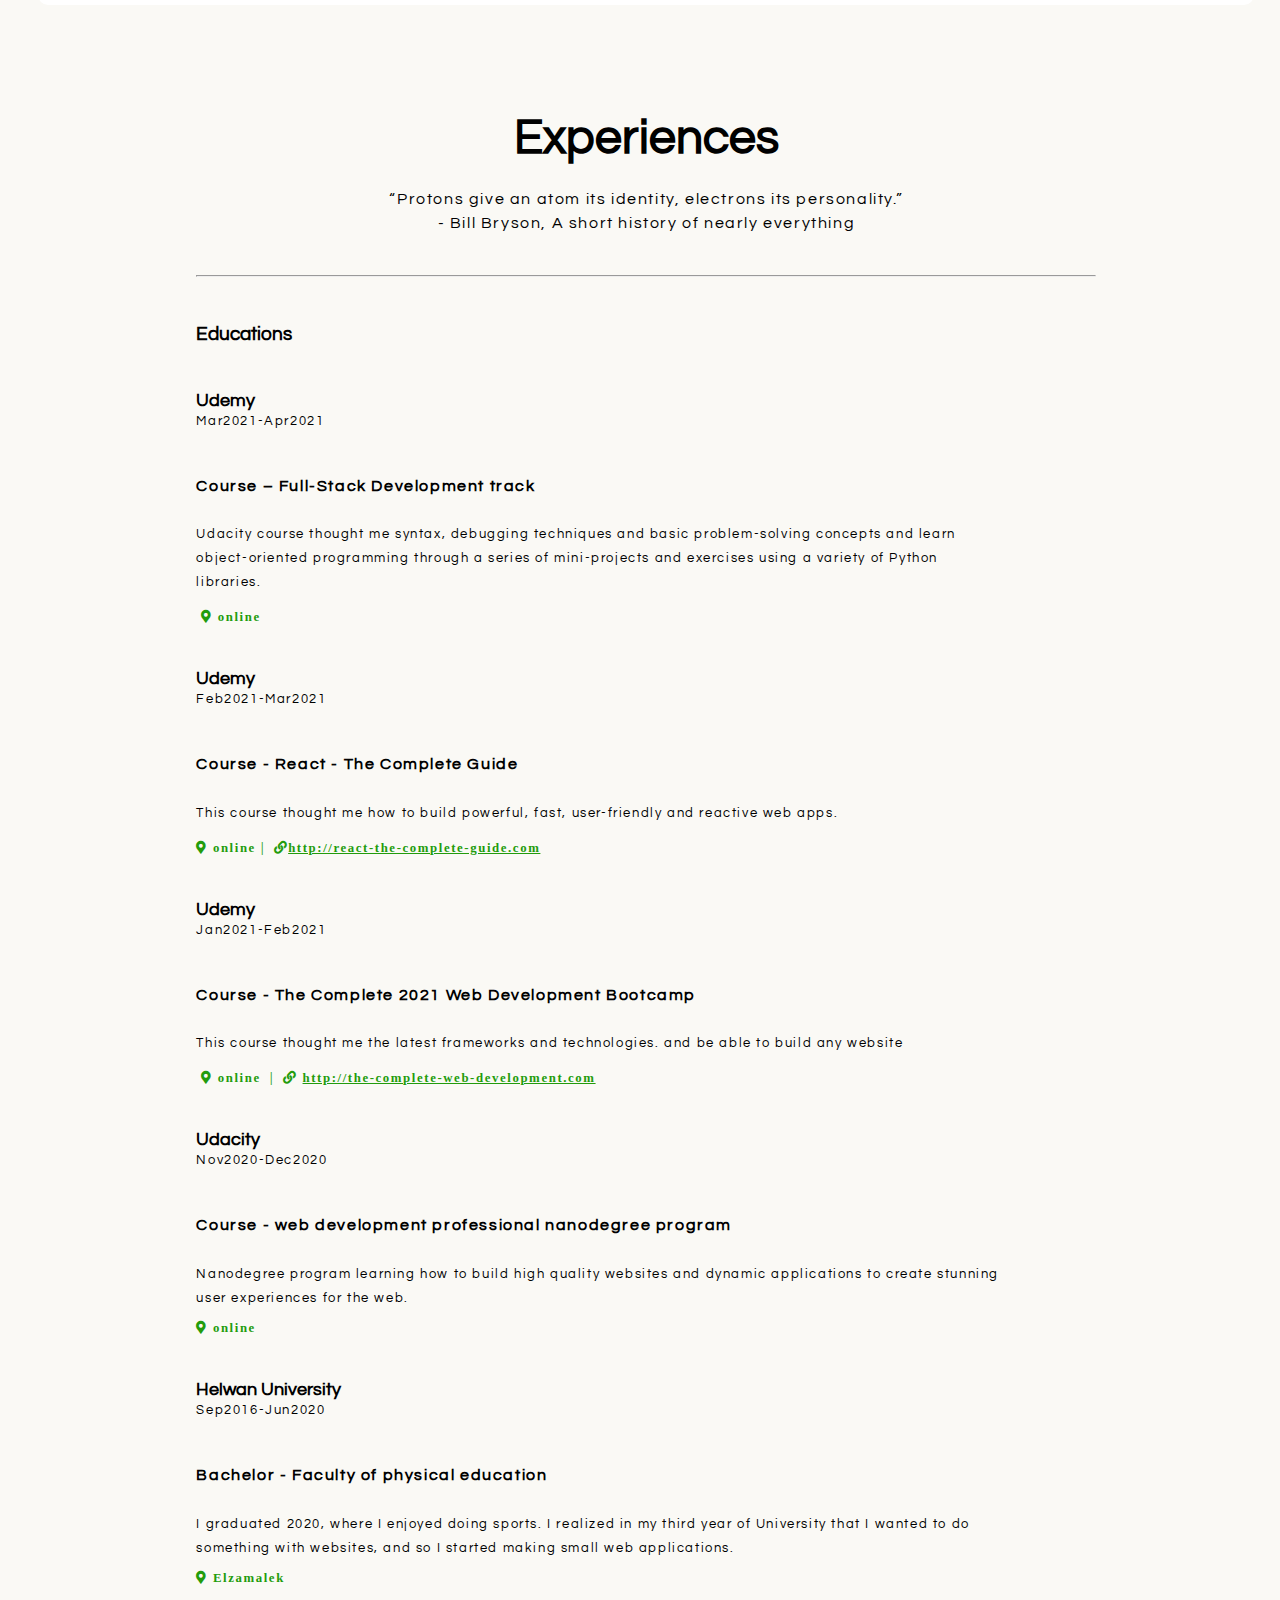
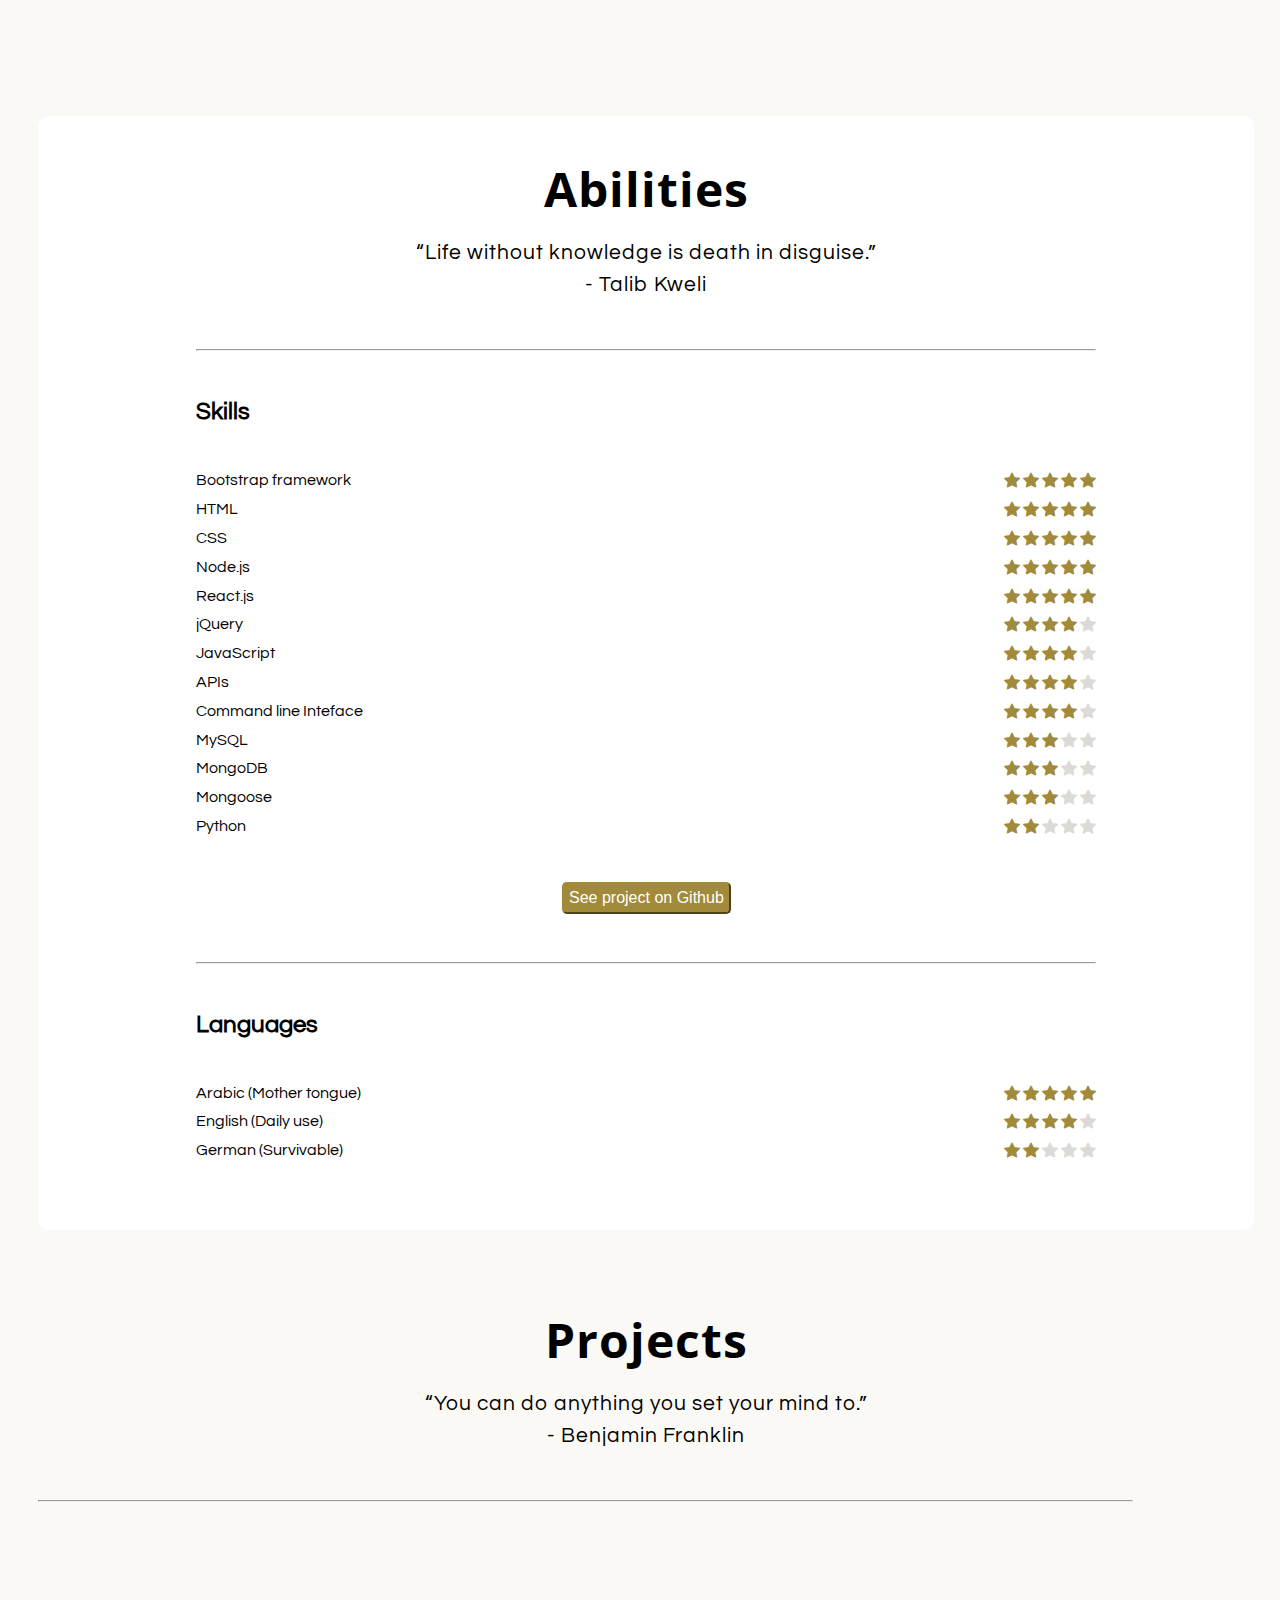
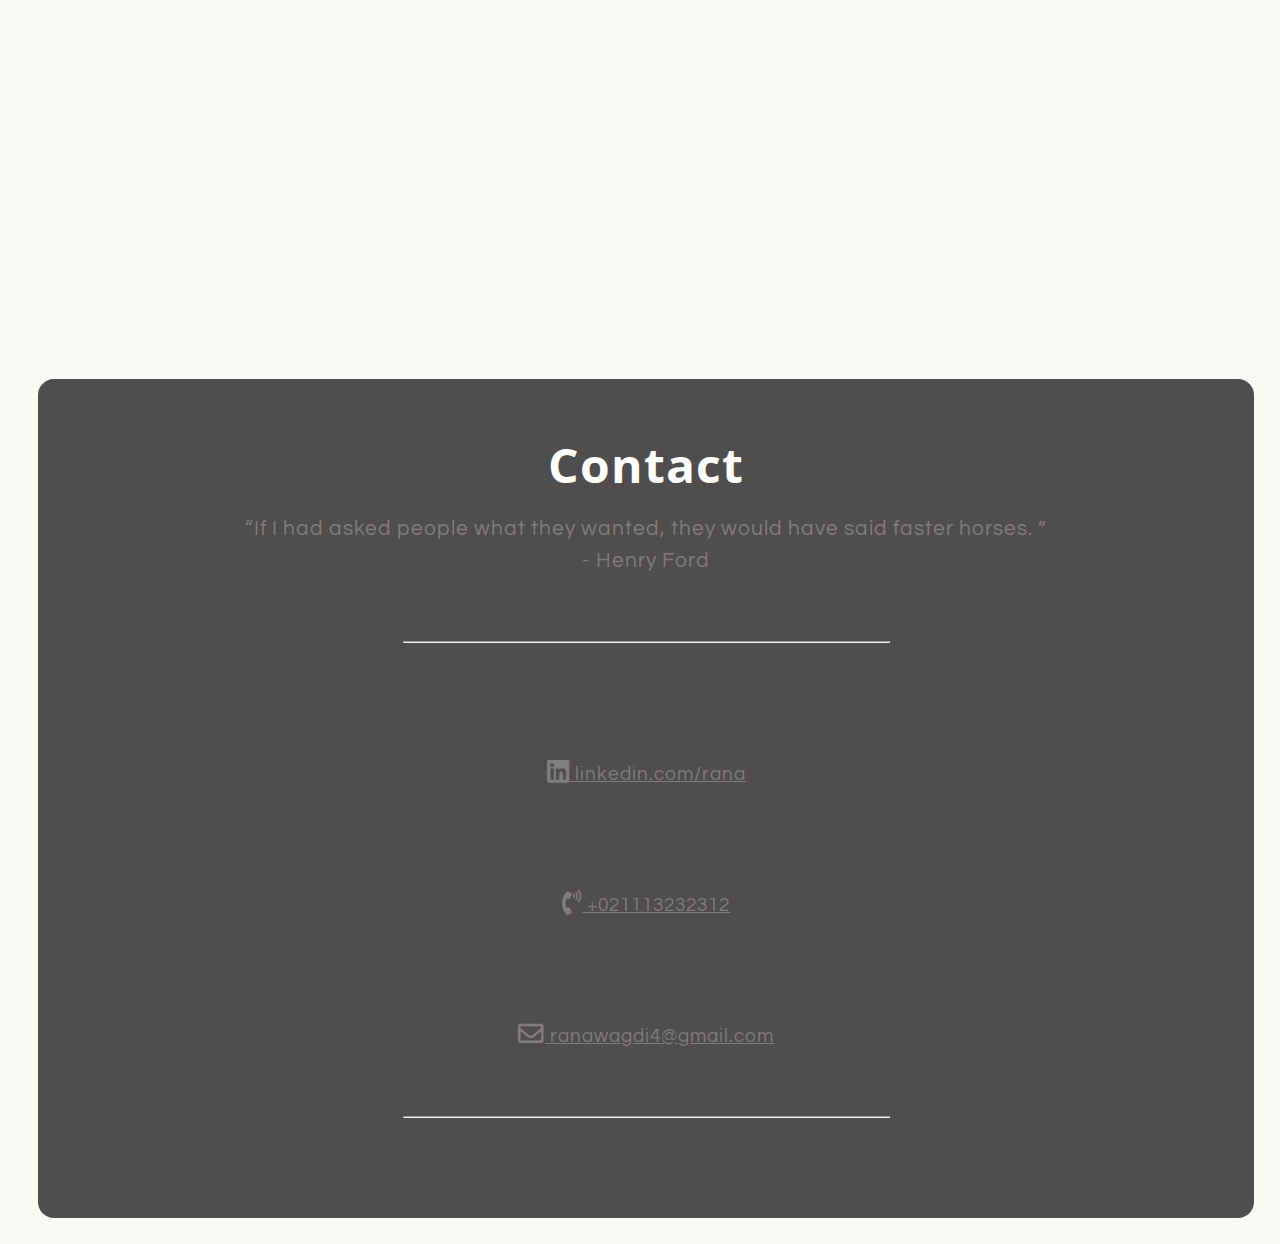
==== commit eb211b52: "refactor" ====
--- a/index.html
+++ b/index.html
@@ -281,24 +281,24 @@
                   <span> <i class="bi bi-star-fill star-gray"></i></span>
             </span>
             </li>
+              <li>
+                <span class="abilites-title">JavaScript</span>
+                <span  class="star-position">
+                                   <span> <i class="bi bi-star-fill star"></i></span>
+                  <span> <i class="bi bi-star-fill star"></i></span>
+
+                  <span> <i class="bi bi-star-fill star"></i></span>
+
+                  <span> <i class="bi bi-star-fill star"></i></span>
+
+                  <span> <i class="bi bi-star-fill star-gray"></i></span>
+            </span>
+            </li>
             </ul>
 </div>
 <div class="col-md-6 ">
     <ul>
 
-            <li>
-                <span class="abilites-title">JavaScript</span>
-                <span  class="star-position">
-                                   <span> <i class="bi bi-star-fill star"></i></span>
-                  <span> <i class="bi bi-star-fill star"></i></span>
-
-                  <span> <i class="bi bi-star-fill star"></i></span>
-
-                  <span> <i class="bi bi-star-fill star"></i></span>
-
-                  <span> <i class="bi bi-star-fill star-gray"></i></span>
-            </span>
-            </li>
              <li>
                 <span class="abilites-title">APIs</span>
                 <span  class="star-position">
@@ -331,7 +331,7 @@
                                  <span> <i class="bi bi-star-fill star"></i></span>
                   <span> <i class="bi bi-star-fill star"></i></span>
 
-                  <span> <i class="bi bi-star-fill star-gray"></i></span>
+                  <span> <i class="bi bi-star-fill star"></i></span>
 
                   <span> <i class="bi bi-star-fill star-gray"></i></span>
 
@@ -344,7 +344,7 @@
                                  <span> <i class="bi bi-star-fill star"></i></span>
                   <span> <i class="bi bi-star-fill star"></i></span>
 
-                  <span> <i class="bi bi-star-fill star-gray"></i></span>
+                  <span> <i class="bi bi-star-fill star"></i></span>
 
                   <span> <i class="bi bi-star-fill star-gray"></i></span>
 
@@ -353,6 +353,19 @@
             </li>
             <li>
                 <span class="abilites-title">Mongoose</span>
+                <span  class="star-position">
+                                 <span> <i class="bi bi-star-fill star"></i></span>
+                  <span> <i class="bi bi-star-fill star"></i></span>
+
+                  <span> <i class="bi bi-star-fill star"></i></span>
+
+                  <span> <i class="bi bi-star-fill star-gray"></i></span>
+
+                  <span> <i class="bi bi-star-fill star-gray"></i></span>
+            </span>
+            </li>
+               <li>
+                <span class="abilites-title">Python</span>
                 <span  class="star-position">
                                  <span> <i class="bi bi-star-fill star"></i></span>
                   <span> <i class="bi bi-star-fill star"></i></span>
--- a/css/styles.css
+++ b/css/styles.css
@@ -581,9 +581,16 @@
   right: 0 !important;
   
 }
+#contact{
+  padding: 3% ;
+}
+
 .contact-box{
   text-align: left;
- width: 80%;
+ width: 100%;
+}
+.social{
+  width: 40%;
 }
 .span a{
   color:#807e7e;
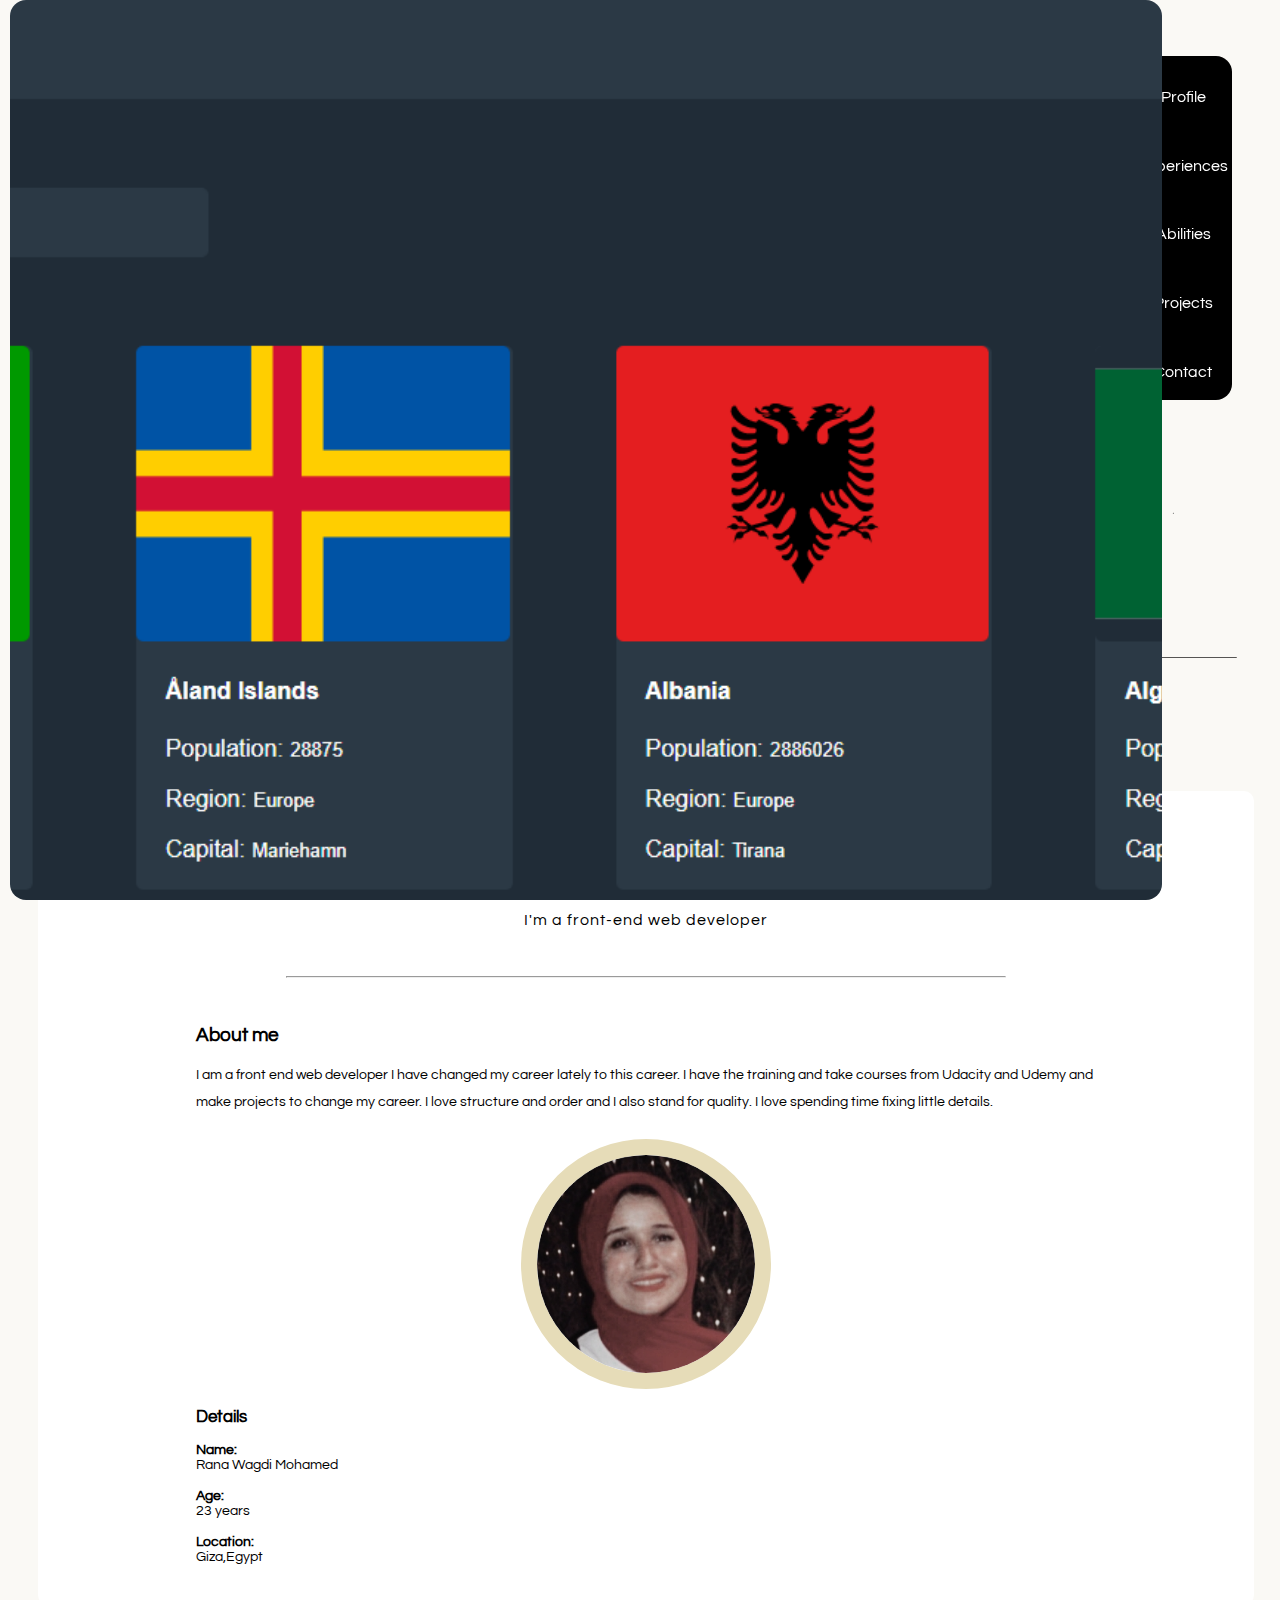
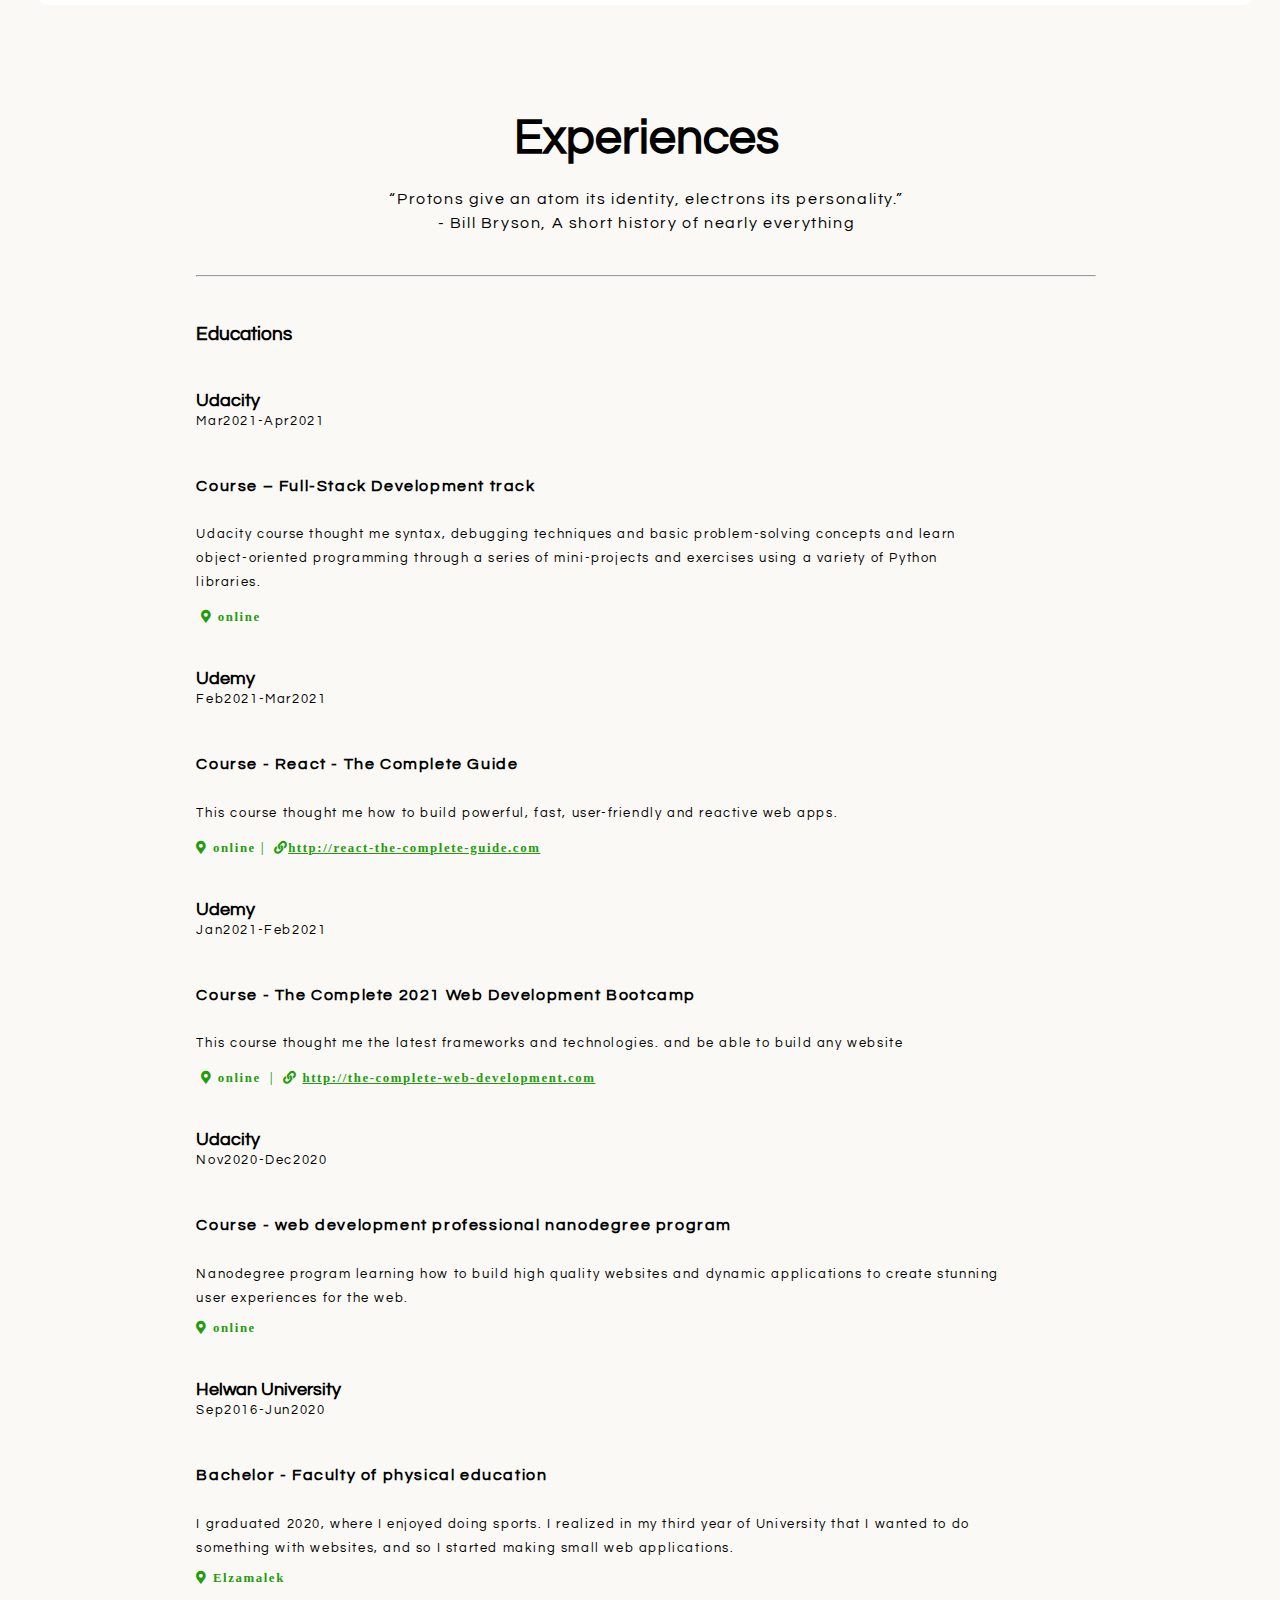
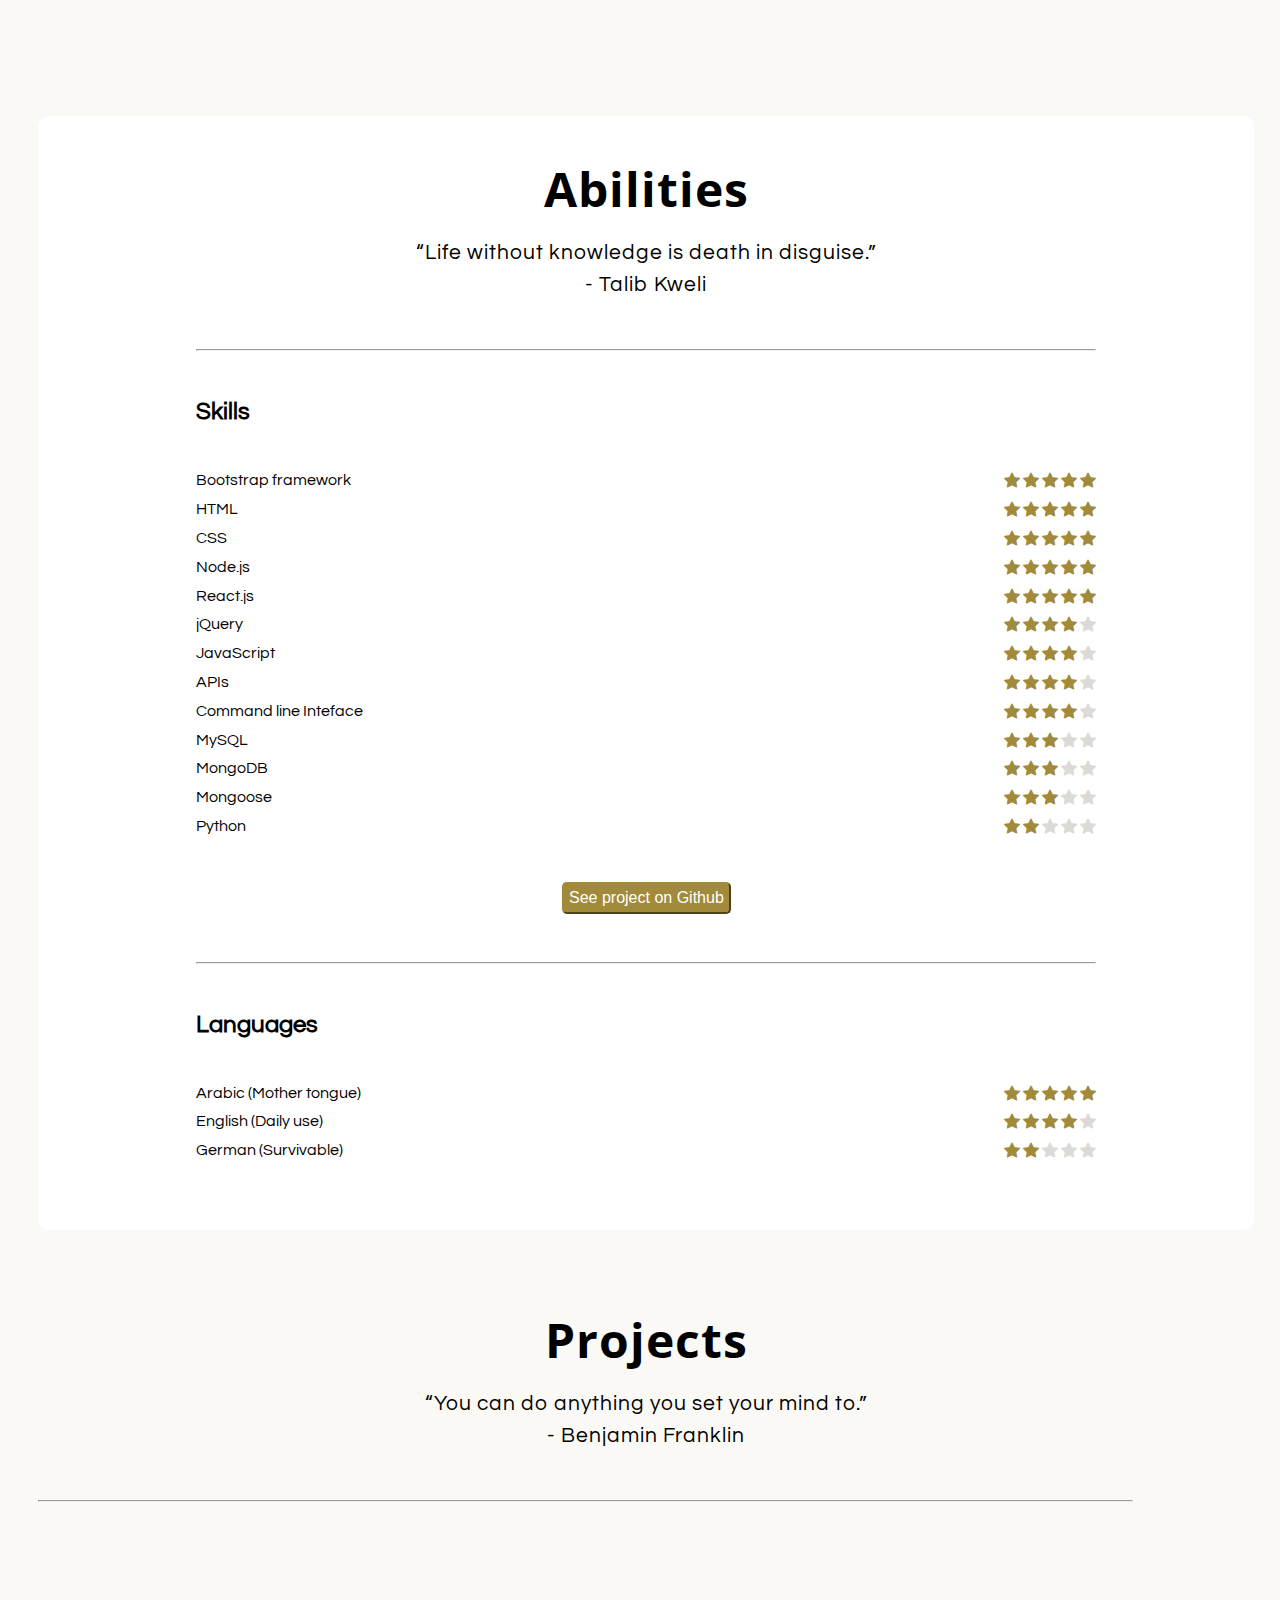
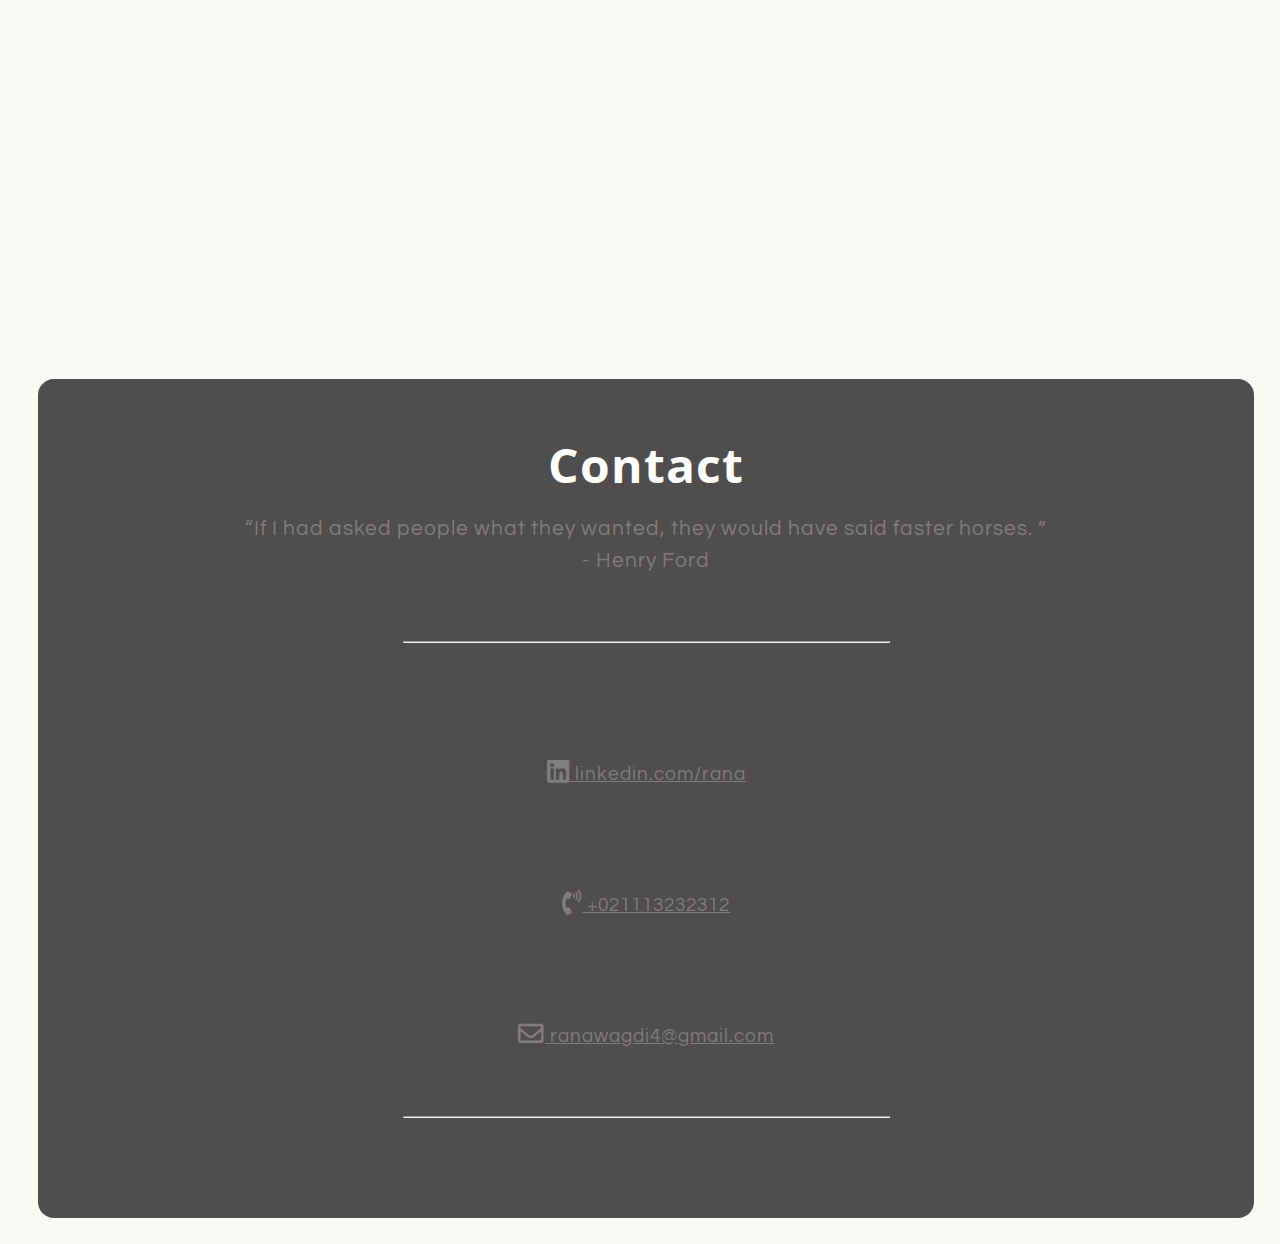
==== commit baea14d3: "Update index.html" ====
--- a/index.html
+++ b/index.html
@@ -105,7 +105,7 @@
 <div class="container education ">
     <div class="row education-box">
     <div class="col-lg-4 col-sm-12">
-        <h4>Udemy</h4>
+        <h4>Udacity</h4>
         <p>Mar2021-Apr2021</p>
     </div>
     <div class="col-lg-8 col-sm-12">
